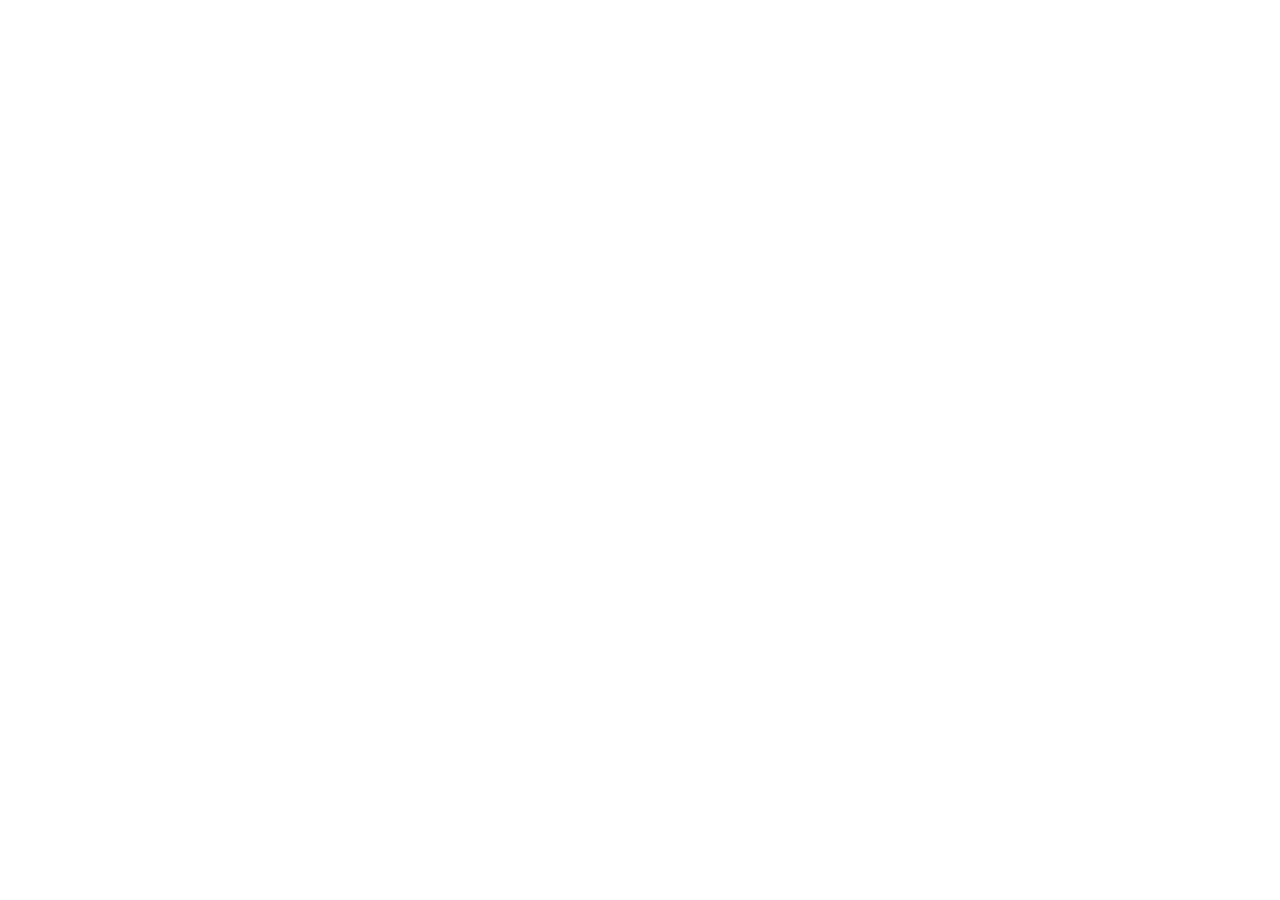
==== py_vcon_server/docs/swagger.html @ dbad60af "Attempt at standalod swagger docs for server" ====
<!DOCTYPE html>
    <html>
    <head>
    <link type="text/css" rel="stylesheet" href="https://cdn.jsdelivr.net/npm/swagger-ui-dist@4/swagger-ui.css">
    <link rel="shortcut icon" href="https://fastapi.tiangolo.com/img/favicon.png">
    <title>Python vCon Server - Swagger UI</title>
    </head>
    <body>
    <div id="swagger-ui">
    </div>
    <script src="https://cdn.jsdelivr.net/npm/swagger-ui-dist@4/swagger-ui-bundle.js"></script>
    <!-- `SwaggerUIBundle` is now available on the page -->
    <script>
    const ui = SwaggerUIBundle({
        url: '/openapi.json',
    "dom_id": "#swagger-ui",
"layout": "BaseLayout",
"deepLinking": true,
"showExtensions": true,
"showCommonExtensions": true,
oauth2RedirectUrl: window.location.origin + '/docs/oauth2-redirect',
    presets: [
        SwaggerUIBundle.presets.apis,
        SwaggerUIBundle.SwaggerUIStandalonePreset
        ],
    })
    </script>
    </body>
    </html>
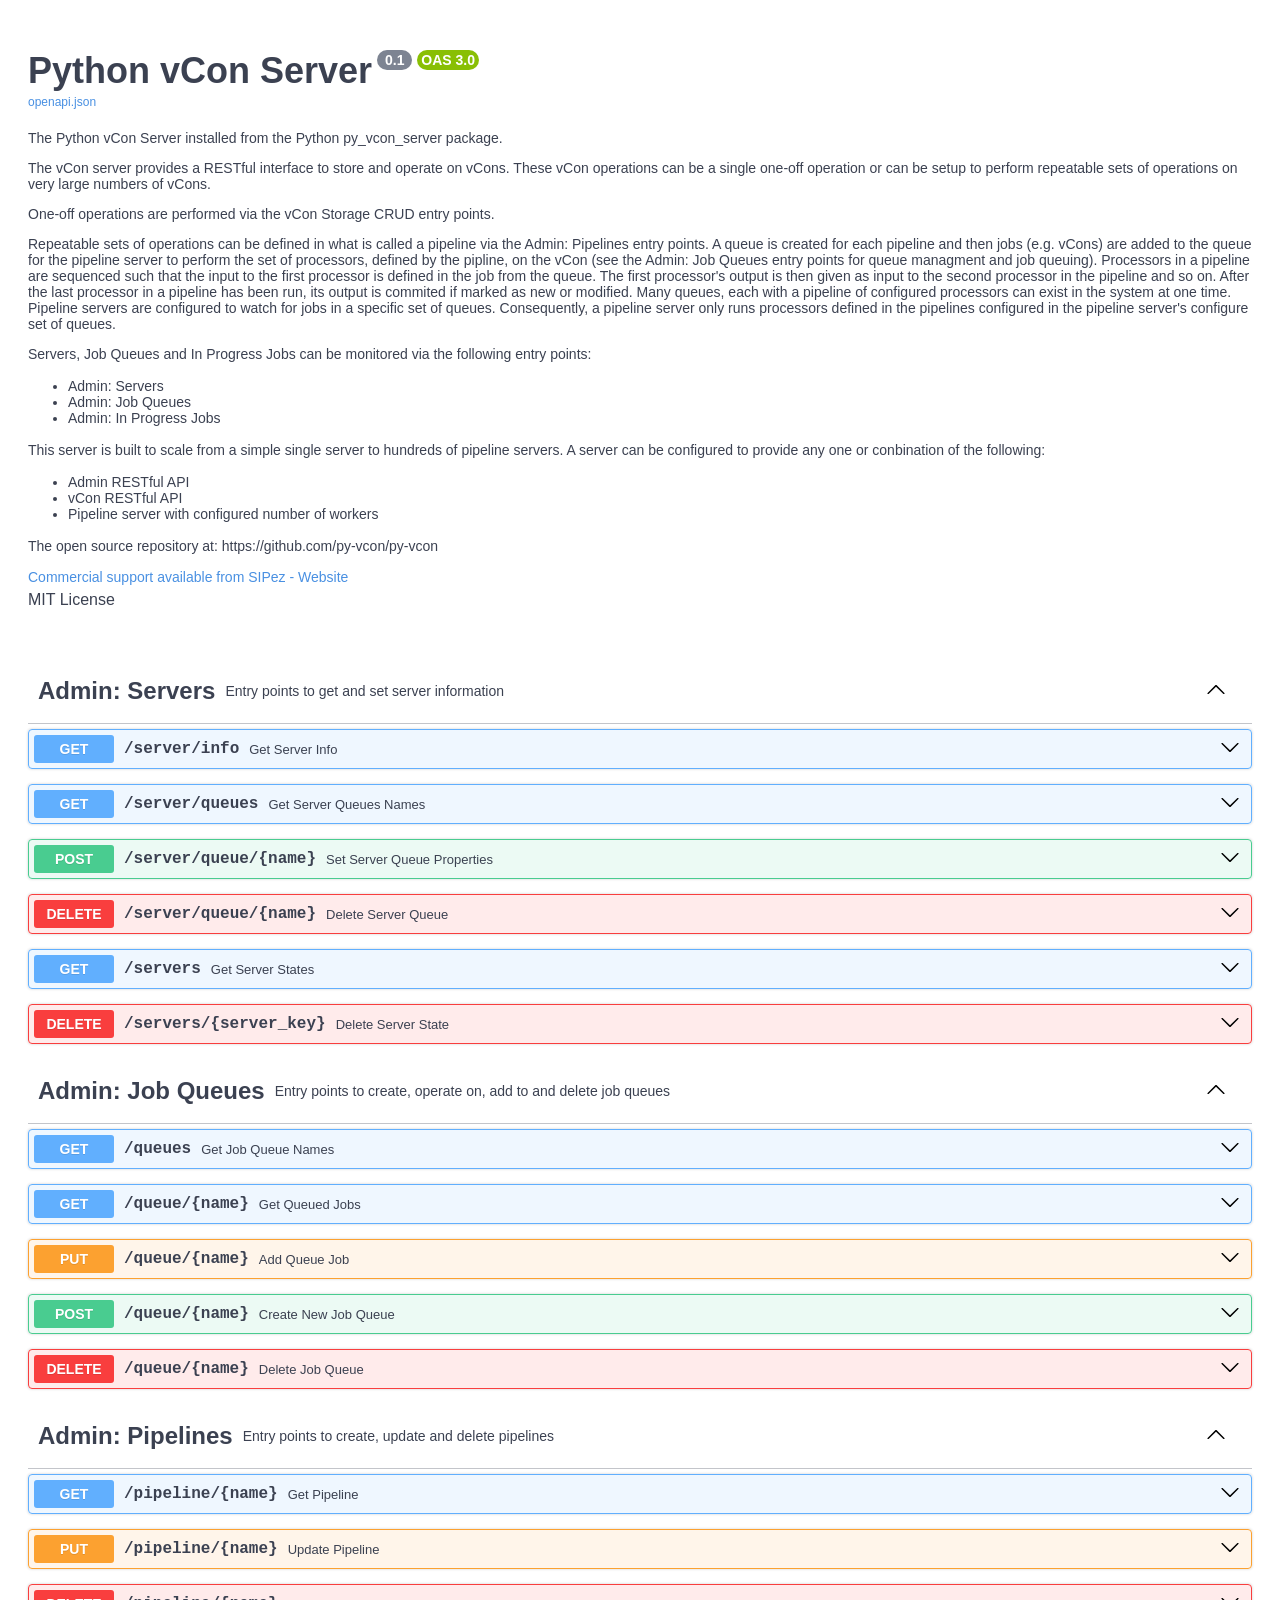
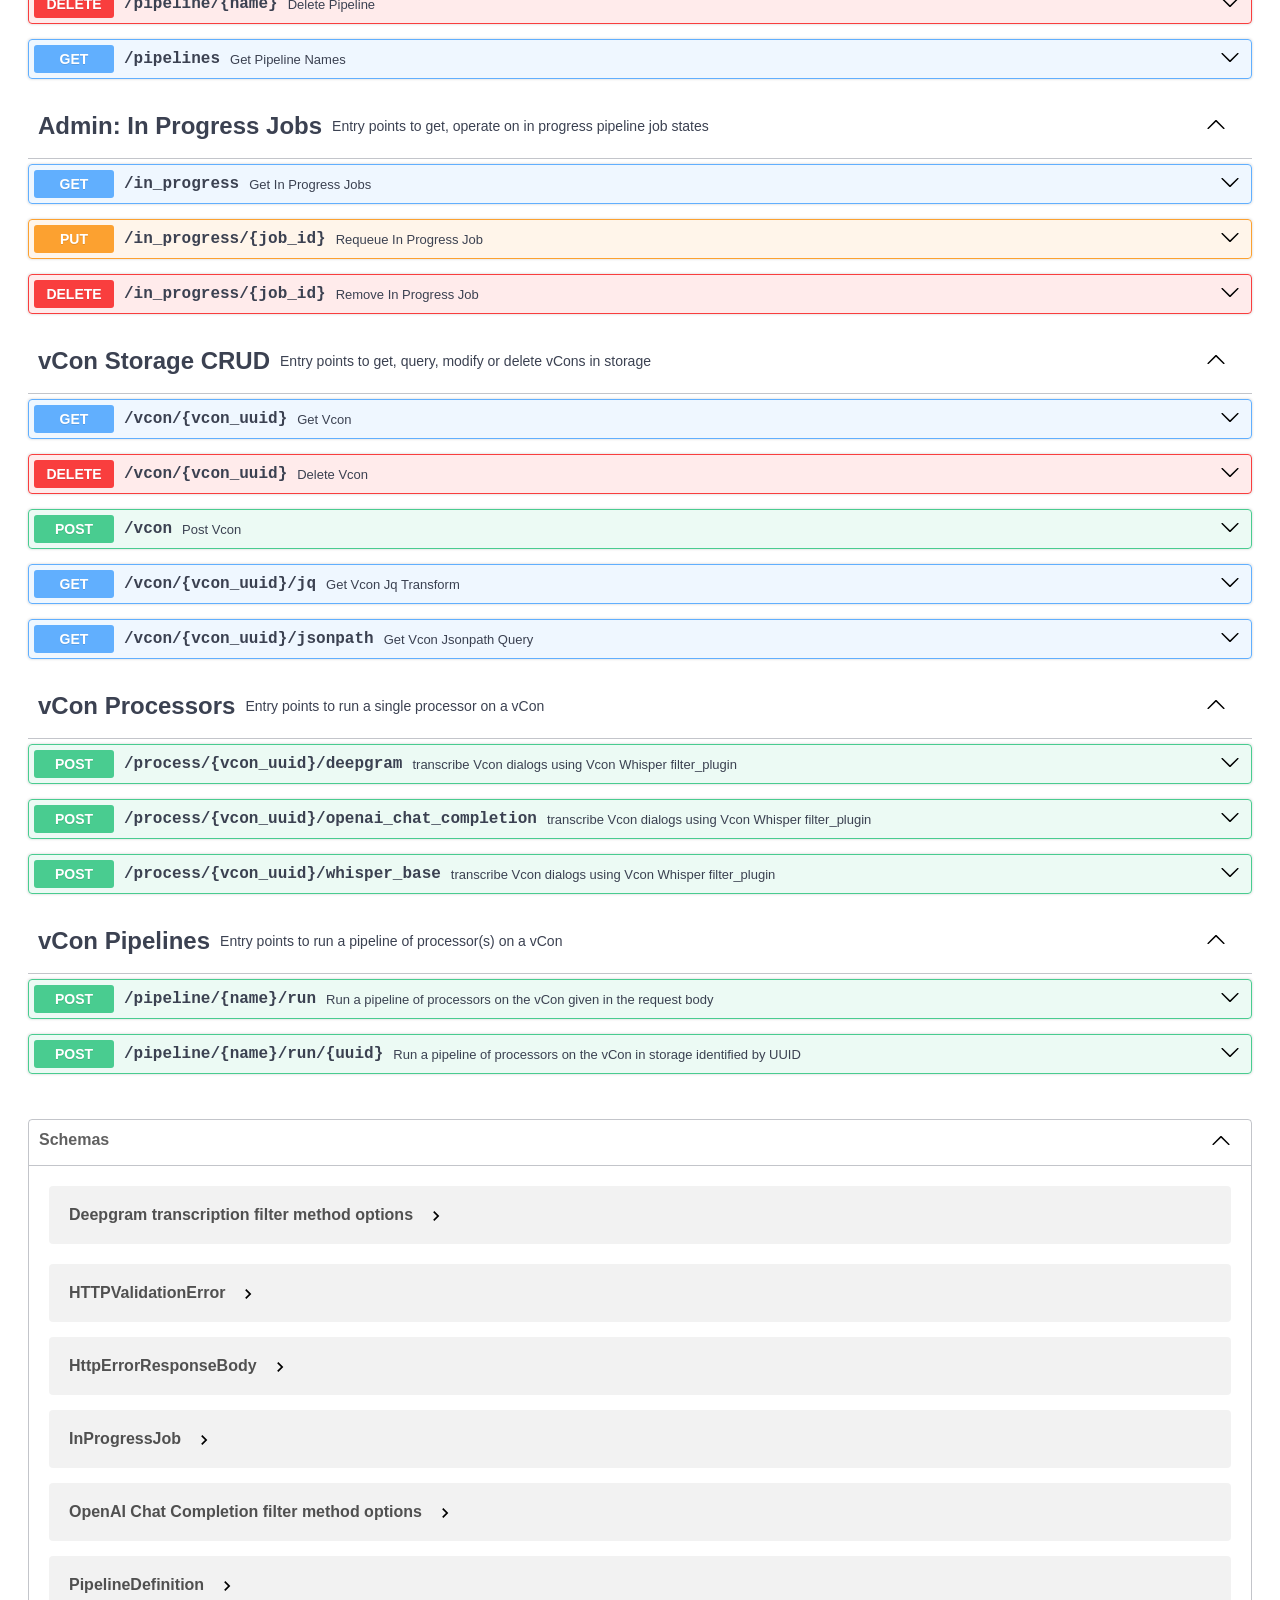
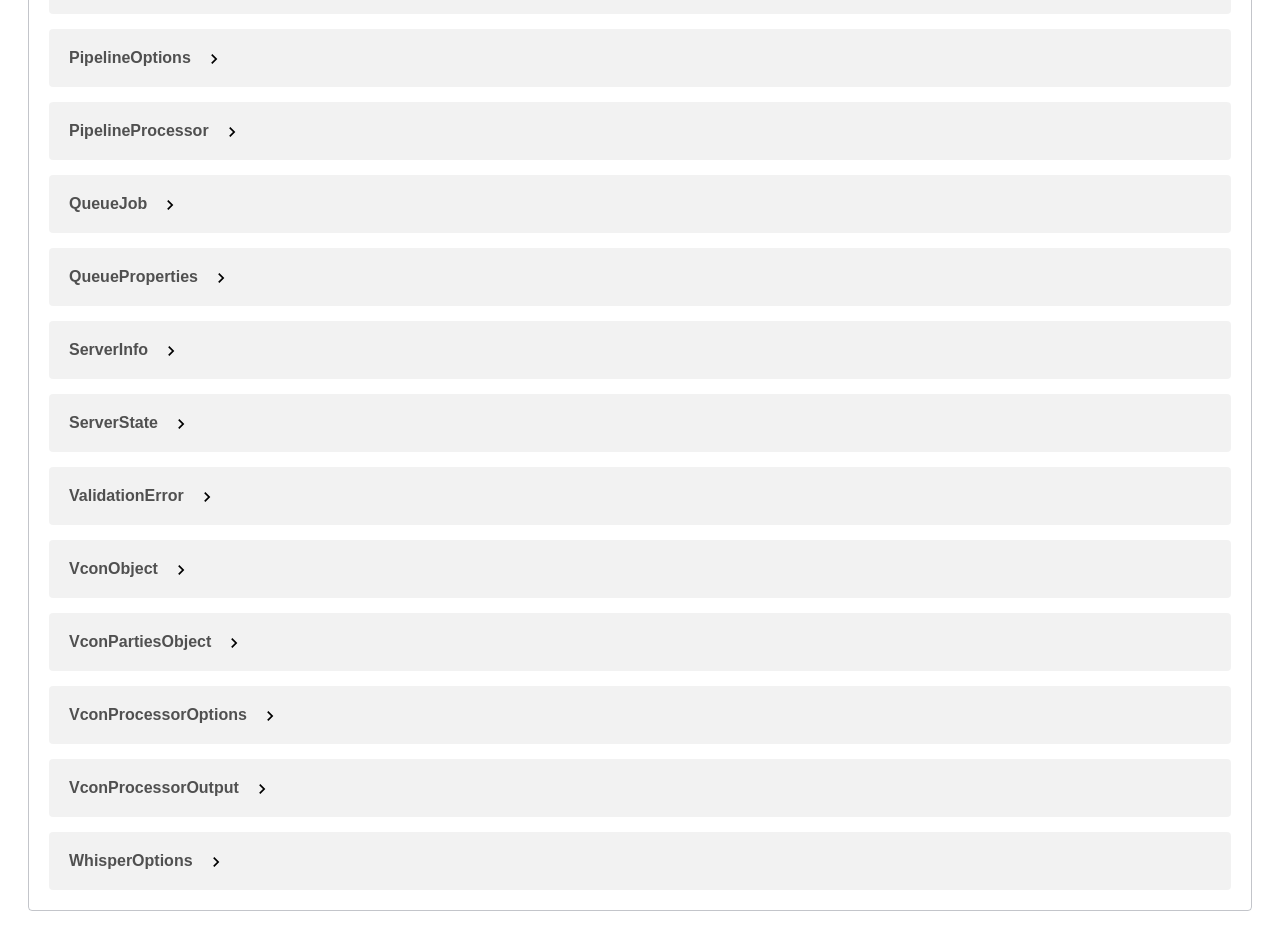
==== commit 538c798f: "Fixed links and hrefs to local dir to swagger docs" ====
--- a/py_vcon_server/docs/swagger.html
+++ b/py_vcon_server/docs/swagger.html
@@ -1,19 +1,52 @@
-
-    <!DOCTYPE html>
-    <html>
-    <head>
-    <link type="text/css" rel="stylesheet" href="https://cdn.jsdelivr.net/npm/swagger-ui-dist@4/swagger-ui.css">
+<!DOCTYPE html>
+<!-- saved from url=(0030)http://192.168.0.100:8000/docs -->
+<html><head><meta http-equiv="Content-Type" content="text/html; charset=UTF-8">
+    <link type="text/css" rel="stylesheet" href="swagger-ui.css">
     <link rel="shortcut icon" href="https://fastapi.tiangolo.com/img/favicon.png">
     <title>Python vCon Server - Swagger UI</title>
     </head>
     <body>
-    <div id="swagger-ui">
-    </div>
-    <script src="https://cdn.jsdelivr.net/npm/swagger-ui-dist@4/swagger-ui-bundle.js"></script>
+    <div id="swagger-ui"><div class="swagger-ui"><div><svg xmlns="http://www.w3.org/2000/svg" xmlns:xlink="http://www.w3.org/1999/xlink" class="svg-assets"><defs><symbol viewBox="0 0 20 20" id="unlocked"><path d="M15.8 8H14V5.6C14 2.703 12.665 1 10 1 7.334 1 6 2.703 6 5.6V6h2v-.801C8 3.754 8.797 3 10 3c1.203 0 2 .754 2 2.199V8H4c-.553 0-1 .646-1 1.199V17c0 .549.428 1.139.951 1.307l1.197.387C5.672 18.861 6.55 19 7.1 19h5.8c.549 0 1.428-.139 1.951-.307l1.196-.387c.524-.167.953-.757.953-1.306V9.199C17 8.646 16.352 8 15.8 8z"></path></symbol><symbol viewBox="0 0 20 20" id="locked"><path d="M15.8 8H14V5.6C14 2.703 12.665 1 10 1 7.334 1 6 2.703 6 5.6V8H4c-.553 0-1 .646-1 1.199V17c0 .549.428 1.139.951 1.307l1.197.387C5.672 18.861 6.55 19 7.1 19h5.8c.549 0 1.428-.139 1.951-.307l1.196-.387c.524-.167.953-.757.953-1.306V9.199C17 8.646 16.352 8 15.8 8zM12 8H8V5.199C8 3.754 8.797 3 10 3c1.203 0 2 .754 2 2.199V8z"></path></symbol><symbol viewBox="0 0 20 20" id="close"><path d="M14.348 14.849c-.469.469-1.229.469-1.697 0L10 11.819l-2.651 3.029c-.469.469-1.229.469-1.697 0-.469-.469-.469-1.229 0-1.697l2.758-3.15-2.759-3.152c-.469-.469-.469-1.228 0-1.697.469-.469 1.228-.469 1.697 0L10 8.183l2.651-3.031c.469-.469 1.228-.469 1.697 0 .469.469.469 1.229 0 1.697l-2.758 3.152 2.758 3.15c.469.469.469 1.229 0 1.698z"></path></symbol><symbol viewBox="0 0 20 20" id="large-arrow"><path d="M13.25 10L6.109 2.58c-.268-.27-.268-.707 0-.979.268-.27.701-.27.969 0l7.83 7.908c.268.271.268.709 0 .979l-7.83 7.908c-.268.271-.701.27-.969 0-.268-.269-.268-.707 0-.979L13.25 10z"></path></symbol><symbol viewBox="0 0 20 20" id="large-arrow-down"><path d="M17.418 6.109c.272-.268.709-.268.979 0s.271.701 0 .969l-7.908 7.83c-.27.268-.707.268-.979 0l-7.908-7.83c-.27-.268-.27-.701 0-.969.271-.268.709-.268.979 0L10 13.25l7.418-7.141z"></path></symbol><symbol viewBox="0 0 20 20" id="large-arrow-up"><path d="M 17.418 14.908 C 17.69 15.176 18.127 15.176 18.397 14.908 C 18.667 14.64 18.668 14.207 18.397 13.939 L 10.489 6.109 C 10.219 5.841 9.782 5.841 9.51 6.109 L 1.602 13.939 C 1.332 14.207 1.332 14.64 1.602 14.908 C 1.873 15.176 2.311 15.176 2.581 14.908 L 10 7.767 L 17.418 14.908 Z"></path></symbol><symbol viewBox="0 0 24 24" id="jump-to"><path d="M19 7v4H5.83l3.58-3.59L8 6l-6 6 6 6 1.41-1.41L5.83 13H21V7z"></path></symbol><symbol viewBox="0 0 24 24" id="expand"><path d="M10 18h4v-2h-4v2zM3 6v2h18V6H3zm3 7h12v-2H6v2z"></path></symbol><symbol viewBox="0 0 15 16" id="copy"><g transform="translate(2, -1)"><path fill="#ffffff" fill-rule="evenodd" d="M2 13h4v1H2v-1zm5-6H2v1h5V7zm2 3V8l-3 3 3 3v-2h5v-2H9zM4.5 9H2v1h2.5V9zM2 12h2.5v-1H2v1zm9 1h1v2c-.02.28-.11.52-.3.7-.19.18-.42.28-.7.3H1c-.55 0-1-.45-1-1V4c0-.55.45-1 1-1h3c0-1.11.89-2 2-2 1.11 0 2 .89 2 2h3c.55 0 1 .45 1 1v5h-1V6H1v9h10v-2zM2 5h8c0-.55-.45-1-1-1H8c-.55 0-1-.45-1-1s-.45-1-1-1-1 .45-1 1-.45 1-1 1H3c-.55 0-1 .45-1 1z"></path></g></symbol></defs></svg></div><div><div class="information-container wrapper"><section class="block col-12"><div><div class="info"><hgroup class="main"><h2 class="title">Python vCon Server<span><small><pre class="version"> 0.1 </pre></small><small class="version-stamp"><pre class="version">OAS3</pre></small></span></h2><a target="_blank" href="/openapi.json" rel="noopener noreferrer" class="link"><span class="url"> /openapi.json</span></a></hgroup><div class="description"><div class="renderedMarkdown"><p>The Python vCon Server installed from the Python py_vcon_server package.</p>
+<p>The vCon server provides a RESTful interface to store and operate on vCons.
+These vCon operations can be a single one-off operation or can be setup
+to perform repeatable sets of operations on very large numbers of vCons.</p>
+<p>One-off operations are performed via the vCon Storage CRUD entry points.</p>
+<p>Repeatable sets of operations can be defined in what is called a pipeline
+via the Admin: Pipelines entry points.
+A queue is created for each pipeline and then jobs (e.g. vCons) are
+added to the queue for the pipeline server to perform the set of processors,
+defined by the pipline, on the vCon
+(see the Admin: Job Queues entry points for queue managment and job queuing).
+Processors in a pipeline are sequenced such that the
+input to the first processor is defined in the job from the queue.
+The first processor's output is then given as input to the second processor
+in the pipeline and so on.  After the last processor in a pipeline has
+been run, its output is commited if marked as new or modified.  Many queues,
+each with a pipeline of configured processors can exist in the system
+at one time.  Pipeline servers are configured to watch for jobs in
+a specific set of queues.  Consequently, a pipeline server only
+runs processors defined in the pipelines configured in the
+pipeline server's configure set of queues.</p>
+<p>Servers, Job Queues and In Progress Jobs can be monitored via the following entry points:</p>
+<ul>
+<li>Admin: Servers</li>
+<li>Admin: Job Queues</li>
+<li>Admin: In Progress Jobs</li>
+</ul>
+<p>This server is built to scale from a simple single server to hundreds
+of pipeline servers.  A server can be configured to provide any one
+or conbination of the following:</p>
+<ul>
+<li>Admin RESTful API</li>
+<li>vCon RESTful API</li>
+<li>Pipeline server with configured number of workers</li>
+</ul>
+<p>The open source repository at: https://github.com/py-vcon/py-vcon</p></div></div><div class="info__contact"><div><a href="http://www.sipez.com/" target="_blank" rel="noopener noreferrer" class="link">Commercial support available from SIPez - Website</a></div></div><div class="info__license"><span>MIT License</span></div></div></div></section></div><div></div><div class="wrapper"><section class="block col-12 block-desktop col-12-desktop"><div><span><div class="opblock-tag-section is-open"><h3 class="opblock-tag" id="operations-tag-Admin\:_Servers" data-tag="Admin: Servers" data-is-open="true"><a class="nostyle" href="#/Admin:%20Servers"><span>Admin: Servers</span></a><small><div class="renderedMarkdown"><p>Entry points to get and set server information</p></div></small><button aria-expanded="true" class="expand-operation" title="Collapse operation"><svg class="arrow" width="20" height="20" aria-hidden="true" focusable="false"><use href="#large-arrow-up" xlink:href="#large-arrow-up"></use></svg></button></h3><div class="no-margin"> <div class="operation-tag-content"><span><div class="opblock opblock-get" id="operations-Admin\:_Servers-get_server_info_server_info_get"><div class="opblock-summary opblock-summary-get"><button aria-label="get ​/server​/info" aria-expanded="false" class="opblock-summary-control"><span class="opblock-summary-method">GET</span><span class="opblock-summary-path" data-path="/server/info"><a class="nostyle" href="#/Admin:%20Servers/get_server_info_server_info_get"><span>/server<wbr>/info</span></a></span><div class="opblock-summary-description">Get Server Info</div><svg class="arrow" width="20" height="20" aria-hidden="true" focusable="false"><use href="#large-arrow-down" xlink:href="#large-arrow-down"></use></svg></button><div class="view-line-link copy-to-clipboard" title="Copy to clipboard"><svg width="15" height="16"><use href="#copy" xlink:href="#copy"></use></svg></div></div><noscript></noscript></div></span><span><div class="opblock opblock-get" id="operations-Admin\:_Servers-get_server_queues_names_server_queues_get"><div class="opblock-summary opblock-summary-get"><button aria-label="get ​/server​/queues" aria-expanded="false" class="opblock-summary-control"><span class="opblock-summary-method">GET</span><span class="opblock-summary-path" data-path="/server/queues"><a class="nostyle" href="#/Admin:%20Servers/get_server_queues_names_server_queues_get"><span>/server<wbr>/queues</span></a></span><div class="opblock-summary-description">Get Server Queues Names</div><svg class="arrow" width="20" height="20" aria-hidden="true" focusable="false"><use href="#large-arrow-down" xlink:href="#large-arrow-down"></use></svg></button><div class="view-line-link copy-to-clipboard" title="Copy to clipboard"><svg width="15" height="16"><use href="#copy" xlink:href="#copy"></use></svg></div></div><noscript></noscript></div></span><span><div class="opblock opblock-post" id="operations-Admin\:_Servers-set_server_queue_properties_server_queue__name__post"><div class="opblock-summary opblock-summary-post"><button aria-label="post ​/server​/queue​/{name}" aria-expanded="false" class="opblock-summary-control"><span class="opblock-summary-method">POST</span><span class="opblock-summary-path" data-path="/server/queue/{name}"><a class="nostyle" href="#/Admin:%20Servers/set_server_queue_properties_server_queue__name__post"><span>/server<wbr>/queue<wbr>/{name}</span></a></span><div class="opblock-summary-description">Set Server Queue Properties</div><svg class="arrow" width="20" height="20" aria-hidden="true" focusable="false"><use href="#large-arrow-down" xlink:href="#large-arrow-down"></use></svg></button><div class="view-line-link copy-to-clipboard" title="Copy to clipboard"><svg width="15" height="16"><use href="#copy" xlink:href="#copy"></use></svg></div></div><noscript></noscript></div></span><span><div class="opblock opblock-delete" id="operations-Admin\:_Servers-delete_server_queue_server_queue__name__delete"><div class="opblock-summary opblock-summary-delete"><button aria-label="delete ​/server​/queue​/{name}" aria-expanded="false" class="opblock-summary-control"><span class="opblock-summary-method">DELETE</span><span class="opblock-summary-path" data-path="/server/queue/{name}"><a class="nostyle" href="#/Admin:%20Servers/delete_server_queue_server_queue__name__delete"><span>/server<wbr>/queue<wbr>/{name}</span></a></span><div class="opblock-summary-description">Delete Server Queue</div><svg class="arrow" width="20" height="20" aria-hidden="true" focusable="false"><use href="#large-arrow-down" xlink:href="#large-arrow-down"></use></svg></button><div class="view-line-link copy-to-clipboard" title="Copy to clipboard"><svg width="15" height="16"><use href="#copy" xlink:href="#copy"></use></svg></div></div><noscript></noscript></div></span><span><div class="opblock opblock-get" id="operations-Admin\:_Servers-get_server_states_servers_get"><div class="opblock-summary opblock-summary-get"><button aria-label="get ​/servers" aria-expanded="false" class="opblock-summary-control"><span class="opblock-summary-method">GET</span><span class="opblock-summary-path" data-path="/servers"><a class="nostyle" href="#/Admin:%20Servers/get_server_states_servers_get"><span>/servers</span></a></span><div class="opblock-summary-description">Get Server States</div><svg class="arrow" width="20" height="20" aria-hidden="true" focusable="false"><use href="#large-arrow-down" xlink:href="#large-arrow-down"></use></svg></button><div class="view-line-link copy-to-clipboard" title="Copy to clipboard"><svg width="15" height="16"><use href="#copy" xlink:href="#copy"></use></svg></div></div><noscript></noscript></div></span><span><div class="opblock opblock-delete" id="operations-Admin\:_Servers-delete_server_state_servers__server_key__delete"><div class="opblock-summary opblock-summary-delete"><button aria-label="delete ​/servers​/{server_key}" aria-expanded="false" class="opblock-summary-control"><span class="opblock-summary-method">DELETE</span><span class="opblock-summary-path" data-path="/servers/{server_key}"><a class="nostyle" href="#/Admin:%20Servers/delete_server_state_servers__server_key__delete"><span>/servers<wbr>/{server_key}</span></a></span><div class="opblock-summary-description">Delete Server State</div><svg class="arrow" width="20" height="20" aria-hidden="true" focusable="false"><use href="#large-arrow-down" xlink:href="#large-arrow-down"></use></svg></button><div class="view-line-link copy-to-clipboard" title="Copy to clipboard"><svg width="15" height="16"><use href="#copy" xlink:href="#copy"></use></svg></div></div><noscript></noscript></div></span></div> </div></div></span><span><div class="opblock-tag-section is-open"><h3 class="opblock-tag" id="operations-tag-Admin\:_Job_Queues" data-tag="Admin: Job Queues" data-is-open="true"><a class="nostyle" href="#/Admin:%20Job%20Queues"><span>Admin: Job Queues</span></a><small><div class="renderedMarkdown"><p>Entry points to create, operate on, add to and delete job queues</p></div></small><button aria-expanded="true" class="expand-operation" title="Collapse operation"><svg class="arrow" width="20" height="20" aria-hidden="true" focusable="false"><use href="#large-arrow-up" xlink:href="#large-arrow-up"></use></svg></button></h3><div class="no-margin"> <div class="operation-tag-content"><span><div class="opblock opblock-get" id="operations-Admin\:_Job_Queues-get_job_queue_names_queues_get"><div class="opblock-summary opblock-summary-get"><button aria-label="get ​/queues" aria-expanded="false" class="opblock-summary-control"><span class="opblock-summary-method">GET</span><span class="opblock-summary-path" data-path="/queues"><a class="nostyle" href="#/Admin:%20Job%20Queues/get_job_queue_names_queues_get"><span>/queues</span></a></span><div class="opblock-summary-description">Get Job Queue Names</div><svg class="arrow" width="20" height="20" aria-hidden="true" focusable="false"><use href="#large-arrow-down" xlink:href="#large-arrow-down"></use></svg></button><div class="view-line-link copy-to-clipboard" title="Copy to clipboard"><svg width="15" height="16"><use href="#copy" xlink:href="#copy"></use></svg></div></div><noscript></noscript></div></span><span><div class="opblock opblock-get" id="operations-Admin\:_Job_Queues-get_queued_jobs_queue__name__get"><div class="opblock-summary opblock-summary-get"><button aria-label="get ​/queue​/{name}" aria-expanded="false" class="opblock-summary-control"><span class="opblock-summary-method">GET</span><span class="opblock-summary-path" data-path="/queue/{name}"><a class="nostyle" href="#/Admin:%20Job%20Queues/get_queued_jobs_queue__name__get"><span>/queue<wbr>/{name}</span></a></span><div class="opblock-summary-description">Get Queued Jobs</div><svg class="arrow" width="20" height="20" aria-hidden="true" focusable="false"><use href="#large-arrow-down" xlink:href="#large-arrow-down"></use></svg></button><div class="view-line-link copy-to-clipboard" title="Copy to clipboard"><svg width="15" height="16"><use href="#copy" xlink:href="#copy"></use></svg></div></div><noscript></noscript></div></span><span><div class="opblock opblock-put" id="operations-Admin\:_Job_Queues-add_queue_job_queue__name__put"><div class="opblock-summary opblock-summary-put"><button aria-label="put ​/queue​/{name}" aria-expanded="false" class="opblock-summary-control"><span class="opblock-summary-method">PUT</span><span class="opblock-summary-path" data-path="/queue/{name}"><a class="nostyle" href="#/Admin:%20Job%20Queues/add_queue_job_queue__name__put"><span>/queue<wbr>/{name}</span></a></span><div class="opblock-summary-description">Add Queue Job</div><svg class="arrow" width="20" height="20" aria-hidden="true" focusable="false"><use href="#large-arrow-down" xlink:href="#large-arrow-down"></use></svg></button><div class="view-line-link copy-to-clipboard" title="Copy to clipboard"><svg width="15" height="16"><use href="#copy" xlink:href="#copy"></use></svg></div></div><noscript></noscript></div></span><span><div class="opblock opblock-post" id="operations-Admin\:_Job_Queues-create_new_job_queue_queue__name__post"><div class="opblock-summary opblock-summary-post"><button aria-label="post ​/queue​/{name}" aria-expanded="false" class="opblock-summary-control"><span class="opblock-summary-method">POST</span><span class="opblock-summary-path" data-path="/queue/{name}"><a class="nostyle" href="#/Admin:%20Job%20Queues/create_new_job_queue_queue__name__post"><span>/queue<wbr>/{name}</span></a></span><div class="opblock-summary-description">Create New Job Queue</div><svg class="arrow" width="20" height="20" aria-hidden="true" focusable="false"><use href="#large-arrow-down" xlink:href="#large-arrow-down"></use></svg></button><div class="view-line-link copy-to-clipboard" title="Copy to clipboard"><svg width="15" height="16"><use href="#copy" xlink:href="#copy"></use></svg></div></div><noscript></noscript></div></span><span><div class="opblock opblock-delete" id="operations-Admin\:_Job_Queues-delete_job_queue_queue__name__delete"><div class="opblock-summary opblock-summary-delete"><button aria-label="delete ​/queue​/{name}" aria-expanded="false" class="opblock-summary-control"><span class="opblock-summary-method">DELETE</span><span class="opblock-summary-path" data-path="/queue/{name}"><a class="nostyle" href="#/Admin:%20Job%20Queues/delete_job_queue_queue__name__delete"><span>/queue<wbr>/{name}</span></a></span><div class="opblock-summary-description">Delete Job Queue</div><svg class="arrow" width="20" height="20" aria-hidden="true" focusable="false"><use href="#large-arrow-down" xlink:href="#large-arrow-down"></use></svg></button><div class="view-line-link copy-to-clipboard" title="Copy to clipboard"><svg width="15" height="16"><use href="#copy" xlink:href="#copy"></use></svg></div></div><noscript></noscript></div></span></div> </div></div></span><span><div class="opblock-tag-section is-open"><h3 class="opblock-tag" id="operations-tag-Admin\:_Pipelines" data-tag="Admin: Pipelines" data-is-open="true"><a class="nostyle" href="#/Admin:%20Pipelines"><span>Admin: Pipelines</span></a><small><div class="renderedMarkdown"><p>Entry points to create, update and delete pipelines</p></div></small><button aria-expanded="true" class="expand-operation" title="Collapse operation"><svg class="arrow" width="20" height="20" aria-hidden="true" focusable="false"><use href="#large-arrow-up" xlink:href="#large-arrow-up"></use></svg></button></h3><div class="no-margin"> <div class="operation-tag-content"><span><div class="opblock opblock-get" id="operations-Admin\:_Pipelines-get_pipeline_pipeline__name__get"><div class="opblock-summary opblock-summary-get"><button aria-label="get ​/pipeline​/{name}" aria-expanded="false" class="opblock-summary-control"><span class="opblock-summary-method">GET</span><span class="opblock-summary-path" data-path="/pipeline/{name}"><a class="nostyle" href="#/Admin:%20Pipelines/get_pipeline_pipeline__name__get"><span>/pipeline<wbr>/{name}</span></a></span><div class="opblock-summary-description">Get Pipeline</div><svg class="arrow" width="20" height="20" aria-hidden="true" focusable="false"><use href="#large-arrow-down" xlink:href="#large-arrow-down"></use></svg></button><div class="view-line-link copy-to-clipboard" title="Copy to clipboard"><svg width="15" height="16"><use href="#copy" xlink:href="#copy"></use></svg></div></div><noscript></noscript></div></span><span><div class="opblock opblock-put" id="operations-Admin\:_Pipelines-update_pipeline_pipeline__name__put"><div class="opblock-summary opblock-summary-put"><button aria-label="put ​/pipeline​/{name}" aria-expanded="false" class="opblock-summary-control"><span class="opblock-summary-method">PUT</span><span class="opblock-summary-path" data-path="/pipeline/{name}"><a class="nostyle" href="#/Admin:%20Pipelines/update_pipeline_pipeline__name__put"><span>/pipeline<wbr>/{name}</span></a></span><div class="opblock-summary-description">Update Pipeline</div><svg class="arrow" width="20" height="20" aria-hidden="true" focusable="false"><use href="#large-arrow-down" xlink:href="#large-arrow-down"></use></svg></button><div class="view-line-link copy-to-clipboard" title="Copy to clipboard"><svg width="15" height="16"><use href="#copy" xlink:href="#copy"></use></svg></div></div><noscript></noscript></div></span><span><div class="opblock opblock-delete" id="operations-Admin\:_Pipelines-delete_pipeline_pipeline__name__delete"><div class="opblock-summary opblock-summary-delete"><button aria-label="delete ​/pipeline​/{name}" aria-expanded="false" class="opblock-summary-control"><span class="opblock-summary-method">DELETE</span><span class="opblock-summary-path" data-path="/pipeline/{name}"><a class="nostyle" href="#/Admin:%20Pipelines/delete_pipeline_pipeline__name__delete"><span>/pipeline<wbr>/{name}</span></a></span><div class="opblock-summary-description">Delete Pipeline</div><svg class="arrow" width="20" height="20" aria-hidden="true" focusable="false"><use href="#large-arrow-down" xlink:href="#large-arrow-down"></use></svg></button><div class="view-line-link copy-to-clipboard" title="Copy to clipboard"><svg width="15" height="16"><use href="#copy" xlink:href="#copy"></use></svg></div></div><noscript></noscript></div></span><span><div class="opblock opblock-get" id="operations-Admin\:_Pipelines-get_pipeline_names_pipelines_get"><div class="opblock-summary opblock-summary-get"><button aria-label="get ​/pipelines" aria-expanded="false" class="opblock-summary-control"><span class="opblock-summary-method">GET</span><span class="opblock-summary-path" data-path="/pipelines"><a class="nostyle" href="#/Admin:%20Pipelines/get_pipeline_names_pipelines_get"><span>/pipelines</span></a></span><div class="opblock-summary-description">Get Pipeline Names</div><svg class="arrow" width="20" height="20" aria-hidden="true" focusable="false"><use href="#large-arrow-down" xlink:href="#large-arrow-down"></use></svg></button><div class="view-line-link copy-to-clipboard" title="Copy to clipboard"><svg width="15" height="16"><use href="#copy" xlink:href="#copy"></use></svg></div></div><noscript></noscript></div></span></div> </div></div></span><span><div class="opblock-tag-section is-open"><h3 class="opblock-tag" id="operations-tag-Admin\:_In_Progress_Jobs" data-tag="Admin: In Progress Jobs" data-is-open="true"><a class="nostyle" href="#/Admin:%20In%20Progress%20Jobs"><span>Admin: In Progress Jobs</span></a><small><div class="renderedMarkdown"><p>Entry points to get, operate on in progress pipeline job states</p></div></small><button aria-expanded="true" class="expand-operation" title="Collapse operation"><svg class="arrow" width="20" height="20" aria-hidden="true" focusable="false"><use href="#large-arrow-up" xlink:href="#large-arrow-up"></use></svg></button></h3><div class="no-margin"> <div class="operation-tag-content"><span><div class="opblock opblock-get" id="operations-Admin\:_In_Progress_Jobs-get_in_progress_jobs_in_progress_get"><div class="opblock-summary opblock-summary-get"><button aria-label="get ​/in_progress" aria-expanded="false" class="opblock-summary-control"><span class="opblock-summary-method">GET</span><span class="opblock-summary-path" data-path="/in_progress"><a class="nostyle" href="#/Admin:%20In%20Progress%20Jobs/get_in_progress_jobs_in_progress_get"><span>/in_progress</span></a></span><div class="opblock-summary-description">Get In Progress Jobs</div><svg class="arrow" width="20" height="20" aria-hidden="true" focusable="false"><use href="#large-arrow-down" xlink:href="#large-arrow-down"></use></svg></button><div class="view-line-link copy-to-clipboard" title="Copy to clipboard"><svg width="15" height="16"><use href="#copy" xlink:href="#copy"></use></svg></div></div><noscript></noscript></div></span><span><div class="opblock opblock-put" id="operations-Admin\:_In_Progress_Jobs-requeue_in_progress_job_in_progress__job_id__put"><div class="opblock-summary opblock-summary-put"><button aria-label="put ​/in_progress​/{job_id}" aria-expanded="false" class="opblock-summary-control"><span class="opblock-summary-method">PUT</span><span class="opblock-summary-path" data-path="/in_progress/{job_id}"><a class="nostyle" href="#/Admin:%20In%20Progress%20Jobs/requeue_in_progress_job_in_progress__job_id__put"><span>/in_progress<wbr>/{job_id}</span></a></span><div class="opblock-summary-description">Requeue In Progress Job</div><svg class="arrow" width="20" height="20" aria-hidden="true" focusable="false"><use href="#large-arrow-down" xlink:href="#large-arrow-down"></use></svg></button><div class="view-line-link copy-to-clipboard" title="Copy to clipboard"><svg width="15" height="16"><use href="#copy" xlink:href="#copy"></use></svg></div></div><noscript></noscript></div></span><span><div class="opblock opblock-delete" id="operations-Admin\:_In_Progress_Jobs-remove_in_progress_job_in_progress__job_id__delete"><div class="opblock-summary opblock-summary-delete"><button aria-label="delete ​/in_progress​/{job_id}" aria-expanded="false" class="opblock-summary-control"><span class="opblock-summary-method">DELETE</span><span class="opblock-summary-path" data-path="/in_progress/{job_id}"><a class="nostyle" href="#/Admin:%20In%20Progress%20Jobs/remove_in_progress_job_in_progress__job_id__delete"><span>/in_progress<wbr>/{job_id}</span></a></span><div class="opblock-summary-description">Remove In Progress Job</div><svg class="arrow" width="20" height="20" aria-hidden="true" focusable="false"><use href="#large-arrow-down" xlink:href="#large-arrow-down"></use></svg></button><div class="view-line-link copy-to-clipboard" title="Copy to clipboard"><svg width="15" height="16"><use href="#copy" xlink:href="#copy"></use></svg></div></div><noscript></noscript></div></span></div> </div></div></span><span><div class="opblock-tag-section is-open"><h3 class="opblock-tag" id="operations-tag-vCon_Storage_CRUD" data-tag="vCon Storage CRUD" data-is-open="true"><a class="nostyle" href="#/vCon%20Storage%20CRUD"><span>vCon Storage CRUD</span></a><small><div class="renderedMarkdown"><p>Entry points to get, query, modify or delete vCons in storage</p></div></small><button aria-expanded="true" class="expand-operation" title="Collapse operation"><svg class="arrow" width="20" height="20" aria-hidden="true" focusable="false"><use href="#large-arrow-up" xlink:href="#large-arrow-up"></use></svg></button></h3><div class="no-margin"> <div class="operation-tag-content"><span><div class="opblock opblock-get" id="operations-vCon_Storage_CRUD-get_vcon_vcon__vcon_uuid__get"><div class="opblock-summary opblock-summary-get"><button aria-label="get ​/vcon​/{vcon_uuid}" aria-expanded="false" class="opblock-summary-control"><span class="opblock-summary-method">GET</span><span class="opblock-summary-path" data-path="/vcon/{vcon_uuid}"><a class="nostyle" href="#/vCon%20Storage%20CRUD/get_vcon_vcon__vcon_uuid__get"><span>/vcon<wbr>/{vcon_uuid}</span></a></span><div class="opblock-summary-description">Get Vcon</div><svg class="arrow" width="20" height="20" aria-hidden="true" focusable="false"><use href="#large-arrow-down" xlink:href="#large-arrow-down"></use></svg></button><div class="view-line-link copy-to-clipboard" title="Copy to clipboard"><svg width="15" height="16"><use href="#copy" xlink:href="#copy"></use></svg></div></div><noscript></noscript></div></span><span><div class="opblock opblock-delete" id="operations-vCon_Storage_CRUD-delete_vcon_vcon__vcon_uuid__delete"><div class="opblock-summary opblock-summary-delete"><button aria-label="delete ​/vcon​/{vcon_uuid}" aria-expanded="false" class="opblock-summary-control"><span class="opblock-summary-method">DELETE</span><span class="opblock-summary-path" data-path="/vcon/{vcon_uuid}"><a class="nostyle" href="#/vCon%20Storage%20CRUD/delete_vcon_vcon__vcon_uuid__delete"><span>/vcon<wbr>/{vcon_uuid}</span></a></span><div class="opblock-summary-description">Delete Vcon</div><svg class="arrow" width="20" height="20" aria-hidden="true" focusable="false"><use href="#large-arrow-down" xlink:href="#large-arrow-down"></use></svg></button><div class="view-line-link copy-to-clipboard" title="Copy to clipboard"><svg width="15" height="16"><use href="#copy" xlink:href="#copy"></use></svg></div></div><noscript></noscript></div></span><span><div class="opblock opblock-post" id="operations-vCon_Storage_CRUD-post_vcon_vcon_post"><div class="opblock-summary opblock-summary-post"><button aria-label="post ​/vcon" aria-expanded="false" class="opblock-summary-control"><span class="opblock-summary-method">POST</span><span class="opblock-summary-path" data-path="/vcon"><a class="nostyle" href="#/vCon%20Storage%20CRUD/post_vcon_vcon_post"><span>/vcon</span></a></span><div class="opblock-summary-description">Post Vcon</div><svg class="arrow" width="20" height="20" aria-hidden="true" focusable="false"><use href="#large-arrow-down" xlink:href="#large-arrow-down"></use></svg></button><div class="view-line-link copy-to-clipboard" title="Copy to clipboard"><svg width="15" height="16"><use href="#copy" xlink:href="#copy"></use></svg></div></div><noscript></noscript></div></span><span><div class="opblock opblock-get" id="operations-vCon_Storage_CRUD-get_vcon_jq_transform_vcon__vcon_uuid__jq_get"><div class="opblock-summary opblock-summary-get"><button aria-label="get ​/vcon​/{vcon_uuid}​/jq" aria-expanded="false" class="opblock-summary-control"><span class="opblock-summary-method">GET</span><span class="opblock-summary-path" data-path="/vcon/{vcon_uuid}/jq"><a class="nostyle" href="#/vCon%20Storage%20CRUD/get_vcon_jq_transform_vcon__vcon_uuid__jq_get"><span>/vcon<wbr>/{vcon_uuid}<wbr>/jq</span></a></span><div class="opblock-summary-description">Get Vcon Jq Transform</div><svg class="arrow" width="20" height="20" aria-hidden="true" focusable="false"><use href="#large-arrow-down" xlink:href="#large-arrow-down"></use></svg></button><div class="view-line-link copy-to-clipboard" title="Copy to clipboard"><svg width="15" height="16"><use href="#copy" xlink:href="#copy"></use></svg></div></div><noscript></noscript></div></span><span><div class="opblock opblock-get" id="operations-vCon_Storage_CRUD-get_vcon_jsonpath_query_vcon__vcon_uuid__jsonpath_get"><div class="opblock-summary opblock-summary-get"><button aria-label="get ​/vcon​/{vcon_uuid}​/jsonpath" aria-expanded="false" class="opblock-summary-control"><span class="opblock-summary-method">GET</span><span class="opblock-summary-path" data-path="/vcon/{vcon_uuid}/jsonpath"><a class="nostyle" href="#/vCon%20Storage%20CRUD/get_vcon_jsonpath_query_vcon__vcon_uuid__jsonpath_get"><span>/vcon<wbr>/{vcon_uuid}<wbr>/jsonpath</span></a></span><div class="opblock-summary-description">Get Vcon Jsonpath Query</div><svg class="arrow" width="20" height="20" aria-hidden="true" focusable="false"><use href="#large-arrow-down" xlink:href="#large-arrow-down"></use></svg></button><div class="view-line-link copy-to-clipboard" title="Copy to clipboard"><svg width="15" height="16"><use href="#copy" xlink:href="#copy"></use></svg></div></div><noscript></noscript></div></span></div> </div></div></span><span><div class="opblock-tag-section is-open"><h3 class="opblock-tag" id="operations-tag-vCon_Processors" data-tag="vCon Processors" data-is-open="true"><a class="nostyle" href="#/vCon%20Processors"><span>vCon Processors</span></a><small><div class="renderedMarkdown"><p>Entry points to run a single processor on a vCon</p></div></small><button aria-expanded="true" class="expand-operation" title="Collapse operation"><svg class="arrow" width="20" height="20" aria-hidden="true" focusable="false"><use href="#large-arrow-up" xlink:href="#large-arrow-up"></use></svg></button></h3><div class="no-margin"> <div class="operation-tag-content"><span><div class="opblock opblock-post" id="operations-vCon_Processors-run_vcon_processor_process__vcon_uuid__deepgram_post"><div class="opblock-summary opblock-summary-post"><button aria-label="post ​/process​/{vcon_uuid}​/deepgram" aria-expanded="false" class="opblock-summary-control"><span class="opblock-summary-method">POST</span><span class="opblock-summary-path" data-path="/process/{vcon_uuid}/deepgram"><a class="nostyle" href="#/vCon%20Processors/run_vcon_processor_process__vcon_uuid__deepgram_post"><span>/process<wbr>/{vcon_uuid}<wbr>/deepgram</span></a></span><div class="opblock-summary-description">transcribe Vcon dialogs using Vcon Whisper filter_plugin</div><svg class="arrow" width="20" height="20" aria-hidden="true" focusable="false"><use href="#large-arrow-down" xlink:href="#large-arrow-down"></use></svg></button><div class="view-line-link copy-to-clipboard" title="Copy to clipboard"><svg width="15" height="16"><use href="#copy" xlink:href="#copy"></use></svg></div></div><noscript></noscript></div></span><span><div class="opblock opblock-post" id="operations-vCon_Processors-run_vcon_processor_process__vcon_uuid__openai_chat_completion_post"><div class="opblock-summary opblock-summary-post"><button aria-label="post ​/process​/{vcon_uuid}​/openai_chat_completion" aria-expanded="false" class="opblock-summary-control"><span class="opblock-summary-method">POST</span><span class="opblock-summary-path" data-path="/process/{vcon_uuid}/openai_chat_completion"><a class="nostyle" href="#/vCon%20Processors/run_vcon_processor_process__vcon_uuid__openai_chat_completion_post"><span>/process<wbr>/{vcon_uuid}<wbr>/openai_chat_completion</span></a></span><div class="opblock-summary-description">transcribe Vcon dialogs using Vcon Whisper filter_plugin</div><svg class="arrow" width="20" height="20" aria-hidden="true" focusable="false"><use href="#large-arrow-down" xlink:href="#large-arrow-down"></use></svg></button><div class="view-line-link copy-to-clipboard" title="Copy to clipboard"><svg width="15" height="16"><use href="#copy" xlink:href="#copy"></use></svg></div></div><noscript></noscript></div></span><span><div class="opblock opblock-post" id="operations-vCon_Processors-run_vcon_processor_process__vcon_uuid__whisper_base_post"><div class="opblock-summary opblock-summary-post"><button aria-label="post ​/process​/{vcon_uuid}​/whisper_base" aria-expanded="false" class="opblock-summary-control"><span class="opblock-summary-method">POST</span><span class="opblock-summary-path" data-path="/process/{vcon_uuid}/whisper_base"><a class="nostyle" href="#/vCon%20Processors/run_vcon_processor_process__vcon_uuid__whisper_base_post"><span>/process<wbr>/{vcon_uuid}<wbr>/whisper_base</span></a></span><div class="opblock-summary-description">transcribe Vcon dialogs using Vcon Whisper filter_plugin</div><svg class="arrow" width="20" height="20" aria-hidden="true" focusable="false"><use href="#large-arrow-down" xlink:href="#large-arrow-down"></use></svg></button><div class="view-line-link copy-to-clipboard" title="Copy to clipboard"><svg width="15" height="16"><use href="#copy" xlink:href="#copy"></use></svg></div></div><noscript></noscript></div></span></div> </div></div></span><span><div class="opblock-tag-section is-open"><h3 class="opblock-tag" id="operations-tag-vCon_Pipelines" data-tag="vCon Pipelines" data-is-open="true"><a class="nostyle" href="#/vCon%20Pipelines"><span>vCon Pipelines</span></a><small><div class="renderedMarkdown"><p>Entry points to run a pipeline of processor(s) on a vCon</p></div></small><button aria-expanded="true" class="expand-operation" title="Collapse operation"><svg class="arrow" width="20" height="20" aria-hidden="true" focusable="false"><use href="#large-arrow-up" xlink:href="#large-arrow-up"></use></svg></button></h3><div class="no-margin"> <div class="operation-tag-content"><span><div class="opblock opblock-post" id="operations-vCon_Pipelines-run_pipeline_pipeline__name__run_post"><div class="opblock-summary opblock-summary-post"><button aria-label="post ​/pipeline​/{name}​/run" aria-expanded="false" class="opblock-summary-control"><span class="opblock-summary-method">POST</span><span class="opblock-summary-path" data-path="/pipeline/{name}/run"><a class="nostyle" href="#/vCon%20Pipelines/run_pipeline_pipeline__name__run_post"><span>/pipeline<wbr>/{name}<wbr>/run</span></a></span><div class="opblock-summary-description">Run a pipeline of processors on the vCon given in the request body</div><svg class="arrow" width="20" height="20" aria-hidden="true" focusable="false"><use href="#large-arrow-down" xlink:href="#large-arrow-down"></use></svg></button><div class="view-line-link copy-to-clipboard" title="Copy to clipboard"><svg width="15" height="16"><use href="#copy" xlink:href="#copy"></use></svg></div></div><noscript></noscript></div></span><span><div class="opblock opblock-post" id="operations-vCon_Pipelines-run_pipeline_uuid_pipeline__name__run__uuid__post"><div class="opblock-summary opblock-summary-post"><button aria-label="post ​/pipeline​/{name}​/run​/{uuid}" aria-expanded="false" class="opblock-summary-control"><span class="opblock-summary-method">POST</span><span class="opblock-summary-path" data-path="/pipeline/{name}/run/{uuid}"><a class="nostyle" href="#/vCon%20Pipelines/run_pipeline_uuid_pipeline__name__run__uuid__post"><span>/pipeline<wbr>/{name}<wbr>/run<wbr>/{uuid}</span></a></span><div class="opblock-summary-description">Run a pipeline of processors on the vCon in storage identified by UUID</div><svg class="arrow" width="20" height="20" aria-hidden="true" focusable="false"><use href="#large-arrow-down" xlink:href="#large-arrow-down"></use></svg></button><div class="view-line-link copy-to-clipboard" title="Copy to clipboard"><svg width="15" height="16"><use href="#copy" xlink:href="#copy"></use></svg></div></div><noscript></noscript></div></span></div> </div></div></span></div></section></div><div class="wrapper"><section class="block col-12 block-desktop col-12-desktop"><section class="models is-open"><h4><button aria-expanded="true" class="models-control"><span>Schemas</span><svg width="20" height="20" aria-hidden="true" focusable="false"><use xlink:href="#large-arrow-up"></use></svg></button></h4><div class="no-margin"> <div id="model-DeepgramOptions" class="model-container" data-name="DeepgramOptions"><span class="models-jump-to-path"></span><span class="model-box"><button aria-expanded="false" class="model-box-control"><span class="pointer"><span class="model-box"><span class="model model-title">Deepgram transcription filter method options</span></span></span><span class="model-toggle collapsed"></span><span> </span></button></span></div><div id="model-HTTPValidationError" class="model-container" data-name="HTTPValidationError"><span class="models-jump-to-path"></span><span class="model-box"><button aria-expanded="false" class="model-box-control"><span class="pointer"><span class="model-box"><span class="model model-title">HTTPValidationError</span></span></span><span class="model-toggle collapsed"></span><span> </span></button></span></div><div id="model-HttpErrorResponseBody" class="model-container" data-name="HttpErrorResponseBody"><span class="models-jump-to-path"></span><span class="model-box"><button aria-expanded="false" class="model-box-control"><span class="pointer"><span class="model-box"><span class="model model-title">HttpErrorResponseBody</span></span></span><span class="model-toggle collapsed"></span><span> </span></button></span></div><div id="model-InProgressJob" class="model-container" data-name="InProgressJob"><span class="models-jump-to-path"></span><span class="model-box"><button aria-expanded="false" class="model-box-control"><span class="pointer"><span class="model-box"><span class="model model-title">InProgressJob</span></span></span><span class="model-toggle collapsed"></span><span> </span></button></span></div><div id="model-OpenAiChatCompletionOptions" class="model-container" data-name="OpenAiChatCompletionOptions"><span class="models-jump-to-path"></span><span class="model-box"><button aria-expanded="false" class="model-box-control"><span class="pointer"><span class="model-box"><span class="model model-title">OpenAI Chat Completion filter method options</span></span></span><span class="model-toggle collapsed"></span><span> </span></button></span></div><div id="model-PipelineDefinition" class="model-container" data-name="PipelineDefinition"><span class="models-jump-to-path"></span><span class="model-box"><button aria-expanded="false" class="model-box-control"><span class="pointer"><span class="model-box"><span class="model model-title">PipelineDefinition</span></span></span><span class="model-toggle collapsed"></span><span> </span></button></span></div><div id="model-PipelineOptions" class="model-container" data-name="PipelineOptions"><span class="models-jump-to-path"></span><span class="model-box"><button aria-expanded="false" class="model-box-control"><span class="pointer"><span class="model-box"><span class="model model-title">PipelineOptions</span></span></span><span class="model-toggle collapsed"></span><span> </span></button></span></div><div id="model-PipelineProcessor" class="model-container" data-name="PipelineProcessor"><span class="models-jump-to-path"></span><span class="model-box"><button aria-expanded="false" class="model-box-control"><span class="pointer"><span class="model-box"><span class="model model-title">PipelineProcessor</span></span></span><span class="model-toggle collapsed"></span><span> </span></button></span></div><div id="model-QueueJob" class="model-container" data-name="QueueJob"><span class="models-jump-to-path"></span><span class="model-box"><button aria-expanded="false" class="model-box-control"><span class="pointer"><span class="model-box"><span class="model model-title">QueueJob</span></span></span><span class="model-toggle collapsed"></span><span> </span></button></span></div><div id="model-QueueProperties" class="model-container" data-name="QueueProperties"><span class="models-jump-to-path"></span><span class="model-box"><button aria-expanded="false" class="model-box-control"><span class="pointer"><span class="model-box"><span class="model model-title">QueueProperties</span></span></span><span class="model-toggle collapsed"></span><span> </span></button></span></div><div id="model-ServerInfo" class="model-container" data-name="ServerInfo"><span class="models-jump-to-path"></span><span class="model-box"><button aria-expanded="false" class="model-box-control"><span class="pointer"><span class="model-box"><span class="model model-title">ServerInfo</span></span></span><span class="model-toggle collapsed"></span><span> </span></button></span></div><div id="model-ServerState" class="model-container" data-name="ServerState"><span class="models-jump-to-path"></span><span class="model-box"><button aria-expanded="false" class="model-box-control"><span class="pointer"><span class="model-box"><span class="model model-title">ServerState</span></span></span><span class="model-toggle collapsed"></span><span> </span></button></span></div><div id="model-ValidationError" class="model-container" data-name="ValidationError"><span class="models-jump-to-path"></span><span class="model-box"><button aria-expanded="false" class="model-box-control"><span class="pointer"><span class="model-box"><span class="model model-title">ValidationError</span></span></span><span class="model-toggle collapsed"></span><span> </span></button></span></div><div id="model-VconObject" class="model-container" data-name="VconObject"><span class="models-jump-to-path"></span><span class="model-box"><button aria-expanded="false" class="model-box-control"><span class="pointer"><span class="model-box"><span class="model model-title">VconObject</span></span></span><span class="model-toggle collapsed"></span><span> </span></button></span></div><div id="model-VconPartiesObject" class="model-container" data-name="VconPartiesObject"><span class="models-jump-to-path"></span><span class="model-box"><button aria-expanded="false" class="model-box-control"><span class="pointer"><span class="model-box"><span class="model model-title">VconPartiesObject</span></span></span><span class="model-toggle collapsed"></span><span> </span></button></span></div><div id="model-VconProcessorOptions" class="model-container" data-name="VconProcessorOptions"><span class="models-jump-to-path"></span><span class="model-box"><button aria-expanded="false" class="model-box-control"><span class="pointer"><span class="model-box"><span class="model model-title">VconProcessorOptions</span></span></span><span class="model-toggle collapsed"></span><span> </span></button></span></div><div id="model-VconProcessorOutput" class="model-container" data-name="VconProcessorOutput"><span class="models-jump-to-path"></span><span class="model-box"><button aria-expanded="false" class="model-box-control"><span class="pointer"><span class="model-box"><span class="model model-title">VconProcessorOutput</span></span></span><span class="model-toggle collapsed"></span><span> </span></button></span></div><div id="model-WhisperOptions" class="model-container" data-name="WhisperOptions"><span class="models-jump-to-path"></span><span class="model-box"><button aria-expanded="false" class="model-box-control"><span class="pointer"><span class="model-box"><span class="model model-title">WhisperOptions</span></span></span><span class="model-toggle collapsed"></span><span> </span></button></span></div> </div></section></section></div></div></div></div>
+    <script src="swagger-ui-bundle.js"></script>
     <!-- `SwaggerUIBundle` is now available on the page -->
     <script>
     const ui = SwaggerUIBundle({
-        url: '/openapi.json',
+        url: 'openapi.json',
     "dom_id": "#swagger-ui",
 "layout": "BaseLayout",
 "deepLinking": true,
@@ -26,6 +59,6 @@
         ],
     })
     </script>
-    </body>
-    </html>
-    +    
+    
+    </body></html>
--- a/py_vcon_server/docs/swagger-ui.css
+++ b/py_vcon_server/docs/swagger-ui.css
@@ -0,0 +1,3 @@
+.swagger-ui{color:#3b4151;font-family:sans-serif/*! normalize.css v7.0.0 | MIT License | github.com/necolas/normalize.css */}.swagger-ui html{-ms-text-size-adjust:100%;-webkit-text-size-adjust:100%;line-height:1.15}.swagger-ui body{margin:0}.swagger-ui article,.swagger-ui aside,.swagger-ui footer,.swagger-ui header,.swagger-ui nav,.swagger-ui section{display:block}.swagger-ui h1{font-size:2em;margin:.67em 0}.swagger-ui figcaption,.swagger-ui figure,.swagger-ui main{display:block}.swagger-ui figure{margin:1em 40px}.swagger-ui hr{box-sizing:content-box;height:0;overflow:visible}.swagger-ui pre{font-family:monospace,monospace;font-size:1em}.swagger-ui a{-webkit-text-decoration-skip:objects;background-color:transparent}.swagger-ui abbr[title]{border-bottom:none;text-decoration:underline;-webkit-text-decoration:underline dotted;text-decoration:underline dotted}.swagger-ui b,.swagger-ui strong{font-weight:inherit;font-weight:bolder}.swagger-ui code,.swagger-ui kbd,.swagger-ui samp{font-family:monospace,monospace;font-size:1em}.swagger-ui dfn{font-style:italic}.swagger-ui mark{background-color:#ff0;color:#000}.swagger-ui small{font-size:80%}.swagger-ui sub,.swagger-ui sup{font-size:75%;line-height:0;position:relative;vertical-align:baseline}.swagger-ui sub{bottom:-.25em}.swagger-ui sup{top:-.5em}.swagger-ui audio,.swagger-ui video{display:inline-block}.swagger-ui audio:not([controls]){display:none;height:0}.swagger-ui img{border-style:none}.swagger-ui svg:not(:root){overflow:hidden}.swagger-ui button,.swagger-ui input,.swagger-ui optgroup,.swagger-ui select,.swagger-ui textarea{font-family:sans-serif;font-size:100%;line-height:1.15;margin:0}.swagger-ui button,.swagger-ui input{overflow:visible}.swagger-ui button,.swagger-ui select{text-transform:none}.swagger-ui [type=reset],.swagger-ui [type=submit],.swagger-ui button,.swagger-ui html [type=button]{-webkit-appearance:button}.swagger-ui [type=button]::-moz-focus-inner,.swagger-ui [type=reset]::-moz-focus-inner,.swagger-ui [type=submit]::-moz-focus-inner,.swagger-ui button::-moz-focus-inner{border-style:none;padding:0}.swagger-ui [type=button]:-moz-focusring,.swagger-ui [type=reset]:-moz-focusring,.swagger-ui [type=submit]:-moz-focusring,.swagger-ui button:-moz-focusring{outline:1px dotted ButtonText}.swagger-ui fieldset{padding:.35em .75em .625em}.swagger-ui legend{box-sizing:border-box;color:inherit;display:table;max-width:100%;padding:0;white-space:normal}.swagger-ui progress{display:inline-block;vertical-align:baseline}.swagger-ui textarea{overflow:auto}.swagger-ui [type=checkbox],.swagger-ui [type=radio]{box-sizing:border-box;padding:0}.swagger-ui [type=number]::-webkit-inner-spin-button,.swagger-ui [type=number]::-webkit-outer-spin-button{height:auto}.swagger-ui [type=search]{-webkit-appearance:textfield;outline-offset:-2px}.swagger-ui [type=search]::-webkit-search-cancel-button,.swagger-ui [type=search]::-webkit-search-decoration{-webkit-appearance:none}.swagger-ui ::-webkit-file-upload-button{-webkit-appearance:button;font:inherit}.swagger-ui details,.swagger-ui menu{display:block}.swagger-ui summary{display:list-item}.swagger-ui canvas{display:inline-block}.swagger-ui [hidden],.swagger-ui template{display:none}.swagger-ui .debug *{outline:1px solid gold}.swagger-ui .debug-white *{outline:1px solid #fff}.swagger-ui .debug-black *{outline:1px solid #000}.swagger-ui .debug-grid{background:transparent url([data-uri]) repeat 0 0}.swagger-ui .debug-grid-16{background:transparent url([data-uri]) repeat 0 0}.swagger-ui .debug-grid-8-solid{background:#fff url([data-uri]) repeat 0 0}.swagger-ui .debug-grid-16-solid{background:#fff url([data-uri]) repeat 0 0}.swagger-ui .border-box,.swagger-ui a,.swagger-ui article,.swagger-ui body,.swagger-ui code,.swagger-ui dd,.swagger-ui div,.swagger-ui dl,.swagger-ui dt,.swagger-ui fieldset,.swagger-ui footer,.swagger-ui form,.swagger-ui h1,.swagger-ui h2,.swagger-ui h3,.swagger-ui h4,.swagger-ui h5,.swagger-ui h6,.swagger-ui header,.swagger-ui html,.swagger-ui input[type=email],.swagger-ui input[type=number],.swagger-ui input[type=password],.swagger-ui input[type=tel],.swagger-ui input[type=text],.swagger-ui input[type=url],.swagger-ui legend,.swagger-ui li,.swagger-ui main,.swagger-ui ol,.swagger-ui p,.swagger-ui pre,.swagger-ui section,.swagger-ui table,.swagger-ui td,.swagger-ui textarea,.swagger-ui th,.swagger-ui tr,.swagger-ui ul{box-sizing:border-box}.swagger-ui .aspect-ratio{height:0;position:relative}.swagger-ui .aspect-ratio--16x9{padding-bottom:56.25%}.swagger-ui .aspect-ratio--9x16{padding-bottom:177.77%}.swagger-ui .aspect-ratio--4x3{padding-bottom:75%}.swagger-ui .aspect-ratio--3x4{padding-bottom:133.33%}.swagger-ui .aspect-ratio--6x4{padding-bottom:66.6%}.swagger-ui .aspect-ratio--4x6{padding-bottom:150%}.swagger-ui .aspect-ratio--8x5{padding-bottom:62.5%}.swagger-ui .aspect-ratio--5x8{padding-bottom:160%}.swagger-ui .aspect-ratio--7x5{padding-bottom:71.42%}.swagger-ui .aspect-ratio--5x7{padding-bottom:140%}.swagger-ui .aspect-ratio--1x1{padding-bottom:100%}.swagger-ui .aspect-ratio--object{bottom:0;height:100%;left:0;position:absolute;right:0;top:0;width:100%;z-index:100}@media screen and (min-width:30em){.swagger-ui .aspect-ratio-ns{height:0;position:relative}.swagger-ui .aspect-ratio--16x9-ns{padding-bottom:56.25%}.swagger-ui .aspect-ratio--9x16-ns{padding-bottom:177.77%}.swagger-ui .aspect-ratio--4x3-ns{padding-bottom:75%}.swagger-ui .aspect-ratio--3x4-ns{padding-bottom:133.33%}.swagger-ui .aspect-ratio--6x4-ns{padding-bottom:66.6%}.swagger-ui .aspect-ratio--4x6-ns{padding-bottom:150%}.swagger-ui .aspect-ratio--8x5-ns{padding-bottom:62.5%}.swagger-ui .aspect-ratio--5x8-ns{padding-bottom:160%}.swagger-ui .aspect-ratio--7x5-ns{padding-bottom:71.42%}.swagger-ui .aspect-ratio--5x7-ns{padding-bottom:140%}.swagger-ui .aspect-ratio--1x1-ns{padding-bottom:100%}.swagger-ui .aspect-ratio--object-ns{bottom:0;height:100%;left:0;position:absolute;right:0;top:0;width:100%;z-index:100}}@media screen and (min-width:30em)and (max-width:60em){.swagger-ui .aspect-ratio-m{height:0;position:relative}.swagger-ui .aspect-ratio--16x9-m{padding-bottom:56.25%}.swagger-ui .aspect-ratio--9x16-m{padding-bottom:177.77%}.swagger-ui .aspect-ratio--4x3-m{padding-bottom:75%}.swagger-ui .aspect-ratio--3x4-m{padding-bottom:133.33%}.swagger-ui .aspect-ratio--6x4-m{padding-bottom:66.6%}.swagger-ui .aspect-ratio--4x6-m{padding-bottom:150%}.swagger-ui .aspect-ratio--8x5-m{padding-bottom:62.5%}.swagger-ui .aspect-ratio--5x8-m{padding-bottom:160%}.swagger-ui .aspect-ratio--7x5-m{padding-bottom:71.42%}.swagger-ui .aspect-ratio--5x7-m{padding-bottom:140%}.swagger-ui .aspect-ratio--1x1-m{padding-bottom:100%}.swagger-ui .aspect-ratio--object-m{bottom:0;height:100%;left:0;position:absolute;right:0;top:0;width:100%;z-index:100}}@media screen and (min-width:60em){.swagger-ui .aspect-ratio-l{height:0;position:relative}.swagger-ui .aspect-ratio--16x9-l{padding-bottom:56.25%}.swagger-ui .aspect-ratio--9x16-l{padding-bottom:177.77%}.swagger-ui .aspect-ratio--4x3-l{padding-bottom:75%}.swagger-ui .aspect-ratio--3x4-l{padding-bottom:133.33%}.swagger-ui .aspect-ratio--6x4-l{padding-bottom:66.6%}.swagger-ui .aspect-ratio--4x6-l{padding-bottom:150%}.swagger-ui .aspect-ratio--8x5-l{padding-bottom:62.5%}.swagger-ui .aspect-ratio--5x8-l{padding-bottom:160%}.swagger-ui .aspect-ratio--7x5-l{padding-bottom:71.42%}.swagger-ui .aspect-ratio--5x7-l{padding-bottom:140%}.swagger-ui .aspect-ratio--1x1-l{padding-bottom:100%}.swagger-ui .aspect-ratio--object-l{bottom:0;height:100%;left:0;position:absolute;right:0;top:0;width:100%;z-index:100}}.swagger-ui img{max-width:100%}.swagger-ui .cover{background-size:cover!important}.swagger-ui .contain{background-size:contain!important}@media screen and (min-width:30em){.swagger-ui .cover-ns{background-size:cover!important}.swagger-ui .contain-ns{background-size:contain!important}}@media screen and (min-width:30em)and (max-width:60em){.swagger-ui .cover-m{background-size:cover!important}.swagger-ui .contain-m{background-size:contain!important}}@media screen and (min-width:60em){.swagger-ui .cover-l{background-size:cover!important}.swagger-ui .contain-l{background-size:contain!important}}.swagger-ui .bg-center{background-position:50%;background-repeat:no-repeat}.swagger-ui .bg-top{background-position:top;background-repeat:no-repeat}.swagger-ui .bg-right{background-position:100%;background-repeat:no-repeat}.swagger-ui .bg-bottom{background-position:bottom;background-repeat:no-repeat}.swagger-ui .bg-left{background-position:0;background-repeat:no-repeat}@media screen and (min-width:30em){.swagger-ui .bg-center-ns{background-position:50%;background-repeat:no-repeat}.swagger-ui .bg-top-ns{background-position:top;background-repeat:no-repeat}.swagger-ui .bg-right-ns{background-position:100%;background-repeat:no-repeat}.swagger-ui .bg-bottom-ns{background-position:bottom;background-repeat:no-repeat}.swagger-ui .bg-left-ns{background-position:0;background-repeat:no-repeat}}@media screen and (min-width:30em)and (max-width:60em){.swagger-ui .bg-center-m{background-position:50%;background-repeat:no-repeat}.swagger-ui .bg-top-m{background-position:top;background-repeat:no-repeat}.swagger-ui .bg-right-m{background-position:100%;background-repeat:no-repeat}.swagger-ui .bg-bottom-m{background-position:bottom;background-repeat:no-repeat}.swagger-ui .bg-left-m{background-position:0;background-repeat:no-repeat}}@media screen and (min-width:60em){.swagger-ui .bg-center-l{background-position:50%;background-repeat:no-repeat}.swagger-ui .bg-top-l{background-position:top;background-repeat:no-repeat}.swagger-ui .bg-right-l{background-position:100%;background-repeat:no-repeat}.swagger-ui .bg-bottom-l{background-position:bottom;background-repeat:no-repeat}.swagger-ui .bg-left-l{background-position:0;background-repeat:no-repeat}}.swagger-ui .outline{outline:1px solid}.swagger-ui .outline-transparent{outline:1px solid transparent}.swagger-ui .outline-0{outline:0}@media screen and (min-width:30em){.swagger-ui .outline-ns{outline:1px solid}.swagger-ui .outline-transparent-ns{outline:1px solid transparent}.swagger-ui .outline-0-ns{outline:0}}@media screen and (min-width:30em)and (max-width:60em){.swagger-ui .outline-m{outline:1px solid}.swagger-ui .outline-transparent-m{outline:1px solid transparent}.swagger-ui .outline-0-m{outline:0}}@media screen and (min-width:60em){.swagger-ui .outline-l{outline:1px solid}.swagger-ui .outline-transparent-l{outline:1px solid transparent}.swagger-ui .outline-0-l{outline:0}}.swagger-ui .ba{border-style:solid;border-width:1px}.swagger-ui .bt{border-top-style:solid;border-top-width:1px}.swagger-ui .br{border-right-style:solid;border-right-width:1px}.swagger-ui .bb{border-bottom-style:solid;border-bottom-width:1px}.swagger-ui .bl{border-left-style:solid;border-left-width:1px}.swagger-ui .bn{border-style:none;border-width:0}@media screen and (min-width:30em){.swagger-ui .ba-ns{border-style:solid;border-width:1px}.swagger-ui .bt-ns{border-top-style:solid;border-top-width:1px}.swagger-ui .br-ns{border-right-style:solid;border-right-width:1px}.swagger-ui .bb-ns{border-bottom-style:solid;border-bottom-width:1px}.swagger-ui .bl-ns{border-left-style:solid;border-left-width:1px}.swagger-ui .bn-ns{border-style:none;border-width:0}}@media screen and (min-width:30em)and (max-width:60em){.swagger-ui .ba-m{border-style:solid;border-width:1px}.swagger-ui .bt-m{border-top-style:solid;border-top-width:1px}.swagger-ui .br-m{border-right-style:solid;border-right-width:1px}.swagger-ui .bb-m{border-bottom-style:solid;border-bottom-width:1px}.swagger-ui .bl-m{border-left-style:solid;border-left-width:1px}.swagger-ui .bn-m{border-style:none;border-width:0}}@media screen and (min-width:60em){.swagger-ui .ba-l{border-style:solid;border-width:1px}.swagger-ui .bt-l{border-top-style:solid;border-top-width:1px}.swagger-ui .br-l{border-right-style:solid;border-right-width:1px}.swagger-ui .bb-l{border-bottom-style:solid;border-bottom-width:1px}.swagger-ui .bl-l{border-left-style:solid;border-left-width:1px}.swagger-ui .bn-l{border-style:none;border-width:0}}.swagger-ui .b--black{border-color:#000}.swagger-ui .b--near-black{border-color:#111}.swagger-ui .b--dark-gray{border-color:#333}.swagger-ui .b--mid-gray{border-color:#555}.swagger-ui .b--gray{border-color:#777}.swagger-ui .b--silver{border-color:#999}.swagger-ui .b--light-silver{border-color:#aaa}.swagger-ui .b--moon-gray{border-color:#ccc}.swagger-ui .b--light-gray{border-color:#eee}.swagger-ui .b--near-white{border-color:#f4f4f4}.swagger-ui .b--white{border-color:#fff}.swagger-ui .b--white-90{border-color:hsla(0,0%,100%,.9)}.swagger-ui .b--white-80{border-color:hsla(0,0%,100%,.8)}.swagger-ui .b--white-70{border-color:hsla(0,0%,100%,.7)}.swagger-ui .b--white-60{border-color:hsla(0,0%,100%,.6)}.swagger-ui .b--white-50{border-color:hsla(0,0%,100%,.5)}.swagger-ui .b--white-40{border-color:hsla(0,0%,100%,.4)}.swagger-ui .b--white-30{border-color:hsla(0,0%,100%,.3)}.swagger-ui .b--white-20{border-color:hsla(0,0%,100%,.2)}.swagger-ui .b--white-10{border-color:hsla(0,0%,100%,.1)}.swagger-ui .b--white-05{border-color:hsla(0,0%,100%,.05)}.swagger-ui .b--white-025{border-color:hsla(0,0%,100%,.025)}.swagger-ui .b--white-0125{border-color:hsla(0,0%,100%,.013)}.swagger-ui .b--black-90{border-color:rgba(0,0,0,.9)}.swagger-ui .b--black-80{border-color:rgba(0,0,0,.8)}.swagger-ui .b--black-70{border-color:rgba(0,0,0,.7)}.swagger-ui .b--black-60{border-color:rgba(0,0,0,.6)}.swagger-ui .b--black-50{border-color:rgba(0,0,0,.5)}.swagger-ui .b--black-40{border-color:rgba(0,0,0,.4)}.swagger-ui .b--black-30{border-color:rgba(0,0,0,.3)}.swagger-ui .b--black-20{border-color:rgba(0,0,0,.2)}.swagger-ui .b--black-10{border-color:rgba(0,0,0,.1)}.swagger-ui .b--black-05{border-color:rgba(0,0,0,.05)}.swagger-ui .b--black-025{border-color:rgba(0,0,0,.025)}.swagger-ui .b--black-0125{border-color:rgba(0,0,0,.013)}.swagger-ui .b--dark-red{border-color:#e7040f}.swagger-ui .b--red{border-color:#ff4136}.swagger-ui .b--light-red{border-color:#ff725c}.swagger-ui .b--orange{border-color:#ff6300}.swagger-ui .b--gold{border-color:#ffb700}.swagger-ui .b--yellow{border-color:gold}.swagger-ui .b--light-yellow{border-color:#fbf1a9}.swagger-ui .b--purple{border-color:#5e2ca5}.swagger-ui .b--light-purple{border-color:#a463f2}.swagger-ui .b--dark-pink{border-color:#d5008f}.swagger-ui .b--hot-pink{border-color:#ff41b4}.swagger-ui .b--pink{border-color:#ff80cc}.swagger-ui .b--light-pink{border-color:#ffa3d7}.swagger-ui .b--dark-green{border-color:#137752}.swagger-ui .b--green{border-color:#19a974}.swagger-ui .b--light-green{border-color:#9eebcf}.swagger-ui .b--navy{border-color:#001b44}.swagger-ui .b--dark-blue{border-color:#00449e}.swagger-ui .b--blue{border-color:#357edd}.swagger-ui .b--light-blue{border-color:#96ccff}.swagger-ui .b--lightest-blue{border-color:#cdecff}.swagger-ui .b--washed-blue{border-color:#f6fffe}.swagger-ui .b--washed-green{border-color:#e8fdf5}.swagger-ui .b--washed-yellow{border-color:#fffceb}.swagger-ui .b--washed-red{border-color:#ffdfdf}.swagger-ui .b--transparent{border-color:transparent}.swagger-ui .b--inherit{border-color:inherit}.swagger-ui .br0{border-radius:0}.swagger-ui .br1{border-radius:.125rem}.swagger-ui .br2{border-radius:.25rem}.swagger-ui .br3{border-radius:.5rem}.swagger-ui .br4{border-radius:1rem}.swagger-ui .br-100{border-radius:100%}.swagger-ui .br-pill{border-radius:9999px}.swagger-ui .br--bottom{border-top-left-radius:0;border-top-right-radius:0}.swagger-ui .br--top{border-bottom-left-radius:0;border-bottom-right-radius:0}.swagger-ui .br--right{border-bottom-left-radius:0;border-top-left-radius:0}.swagger-ui .br--left{border-bottom-right-radius:0;border-top-right-radius:0}@media screen and (min-width:30em){.swagger-ui .br0-ns{border-radius:0}.swagger-ui .br1-ns{border-radius:.125rem}.swagger-ui .br2-ns{border-radius:.25rem}.swagger-ui .br3-ns{border-radius:.5rem}.swagger-ui .br4-ns{border-radius:1rem}.swagger-ui .br-100-ns{border-radius:100%}.swagger-ui .br-pill-ns{border-radius:9999px}.swagger-ui .br--bottom-ns{border-top-left-radius:0;border-top-right-radius:0}.swagger-ui .br--top-ns{border-bottom-left-radius:0;border-bottom-right-radius:0}.swagger-ui .br--right-ns{border-bottom-left-radius:0;border-top-left-radius:0}.swagger-ui .br--left-ns{border-bottom-right-radius:0;border-top-right-radius:0}}@media screen and (min-width:30em)and (max-width:60em){.swagger-ui .br0-m{border-radius:0}.swagger-ui .br1-m{border-radius:.125rem}.swagger-ui .br2-m{border-radius:.25rem}.swagger-ui .br3-m{border-radius:.5rem}.swagger-ui .br4-m{border-radius:1rem}.swagger-ui .br-100-m{border-radius:100%}.swagger-ui .br-pill-m{border-radius:9999px}.swagger-ui .br--bottom-m{border-top-left-radius:0;border-top-right-radius:0}.swagger-ui .br--top-m{border-bottom-left-radius:0;border-bottom-right-radius:0}.swagger-ui .br--right-m{border-bottom-left-radius:0;border-top-left-radius:0}.swagger-ui .br--left-m{border-bottom-right-radius:0;border-top-right-radius:0}}@media screen and (min-width:60em){.swagger-ui .br0-l{border-radius:0}.swagger-ui .br1-l{border-radius:.125rem}.swagger-ui .br2-l{border-radius:.25rem}.swagger-ui .br3-l{border-radius:.5rem}.swagger-ui .br4-l{border-radius:1rem}.swagger-ui .br-100-l{border-radius:100%}.swagger-ui .br-pill-l{border-radius:9999px}.swagger-ui .br--bottom-l{border-top-left-radius:0;border-top-right-radius:0}.swagger-ui .br--top-l{border-bottom-left-radius:0;border-bottom-right-radius:0}.swagger-ui .br--right-l{border-bottom-left-radius:0;border-top-left-radius:0}.swagger-ui .br--left-l{border-bottom-right-radius:0;border-top-right-radius:0}}.swagger-ui .b--dotted{border-style:dotted}.swagger-ui .b--dashed{border-style:dashed}.swagger-ui .b--solid{border-style:solid}.swagger-ui .b--none{border-style:none}@media screen and (min-width:30em){.swagger-ui .b--dotted-ns{border-style:dotted}.swagger-ui .b--dashed-ns{border-style:dashed}.swagger-ui .b--solid-ns{border-style:solid}.swagger-ui .b--none-ns{border-style:none}}@media screen and (min-width:30em)and (max-width:60em){.swagger-ui .b--dotted-m{border-style:dotted}.swagger-ui .b--dashed-m{border-style:dashed}.swagger-ui .b--solid-m{border-style:solid}.swagger-ui .b--none-m{border-style:none}}@media screen and (min-width:60em){.swagger-ui .b--dotted-l{border-style:dotted}.swagger-ui .b--dashed-l{border-style:dashed}.swagger-ui .b--solid-l{border-style:solid}.swagger-ui .b--none-l{border-style:none}}.swagger-ui .bw0{border-width:0}.swagger-ui .bw1{border-width:.125rem}.swagger-ui .bw2{border-width:.25rem}.swagger-ui .bw3{border-width:.5rem}.swagger-ui .bw4{border-width:1rem}.swagger-ui .bw5{border-width:2rem}.swagger-ui .bt-0{border-top-width:0}.swagger-ui .br-0{border-right-width:0}.swagger-ui .bb-0{border-bottom-width:0}.swagger-ui .bl-0{border-left-width:0}@media screen and (min-width:30em){.swagger-ui .bw0-ns{border-width:0}.swagger-ui .bw1-ns{border-width:.125rem}.swagger-ui .bw2-ns{border-width:.25rem}.swagger-ui .bw3-ns{border-width:.5rem}.swagger-ui .bw4-ns{border-width:1rem}.swagger-ui .bw5-ns{border-width:2rem}.swagger-ui .bt-0-ns{border-top-width:0}.swagger-ui .br-0-ns{border-right-width:0}.swagger-ui .bb-0-ns{border-bottom-width:0}.swagger-ui .bl-0-ns{border-left-width:0}}@media screen and (min-width:30em)and (max-width:60em){.swagger-ui .bw0-m{border-width:0}.swagger-ui .bw1-m{border-width:.125rem}.swagger-ui .bw2-m{border-width:.25rem}.swagger-ui .bw3-m{border-width:.5rem}.swagger-ui .bw4-m{border-width:1rem}.swagger-ui .bw5-m{border-width:2rem}.swagger-ui .bt-0-m{border-top-width:0}.swagger-ui .br-0-m{border-right-width:0}.swagger-ui .bb-0-m{border-bottom-width:0}.swagger-ui .bl-0-m{border-left-width:0}}@media screen and (min-width:60em){.swagger-ui .bw0-l{border-width:0}.swagger-ui .bw1-l{border-width:.125rem}.swagger-ui .bw2-l{border-width:.25rem}.swagger-ui .bw3-l{border-width:.5rem}.swagger-ui .bw4-l{border-width:1rem}.swagger-ui .bw5-l{border-width:2rem}.swagger-ui .bt-0-l{border-top-width:0}.swagger-ui .br-0-l{border-right-width:0}.swagger-ui .bb-0-l{border-bottom-width:0}.swagger-ui .bl-0-l{border-left-width:0}}.swagger-ui .shadow-1{box-shadow:0 0 4px 2px rgba(0,0,0,.2)}.swagger-ui .shadow-2{box-shadow:0 0 8px 2px rgba(0,0,0,.2)}.swagger-ui .shadow-3{box-shadow:2px 2px 4px 2px rgba(0,0,0,.2)}.swagger-ui .shadow-4{box-shadow:2px 2px 8px 0 rgba(0,0,0,.2)}.swagger-ui .shadow-5{box-shadow:4px 4px 8px 0 rgba(0,0,0,.2)}@media screen and (min-width:30em){.swagger-ui .shadow-1-ns{box-shadow:0 0 4px 2px rgba(0,0,0,.2)}.swagger-ui .shadow-2-ns{box-shadow:0 0 8px 2px rgba(0,0,0,.2)}.swagger-ui .shadow-3-ns{box-shadow:2px 2px 4px 2px rgba(0,0,0,.2)}.swagger-ui .shadow-4-ns{box-shadow:2px 2px 8px 0 rgba(0,0,0,.2)}.swagger-ui .shadow-5-ns{box-shadow:4px 4px 8px 0 rgba(0,0,0,.2)}}@media screen and (min-width:30em)and (max-width:60em){.swagger-ui .shadow-1-m{box-shadow:0 0 4px 2px rgba(0,0,0,.2)}.swagger-ui .shadow-2-m{box-shadow:0 0 8px 2px rgba(0,0,0,.2)}.swagger-ui .shadow-3-m{box-shadow:2px 2px 4px 2px rgba(0,0,0,.2)}.swagger-ui .shadow-4-m{box-shadow:2px 2px 8px 0 rgba(0,0,0,.2)}.swagger-ui .shadow-5-m{box-shadow:4px 4px 8px 0 rgba(0,0,0,.2)}}@media screen and (min-width:60em){.swagger-ui .shadow-1-l{box-shadow:0 0 4px 2px rgba(0,0,0,.2)}.swagger-ui .shadow-2-l{box-shadow:0 0 8px 2px rgba(0,0,0,.2)}.swagger-ui .shadow-3-l{box-shadow:2px 2px 4px 2px rgba(0,0,0,.2)}.swagger-ui .shadow-4-l{box-shadow:2px 2px 8px 0 rgba(0,0,0,.2)}.swagger-ui .shadow-5-l{box-shadow:4px 4px 8px 0 rgba(0,0,0,.2)}}.swagger-ui .pre{overflow-x:auto;overflow-y:hidden;overflow:scroll}.swagger-ui .top-0{top:0}.swagger-ui .right-0{right:0}.swagger-ui .bottom-0{bottom:0}.swagger-ui .left-0{left:0}.swagger-ui .top-1{top:1rem}.swagger-ui .right-1{right:1rem}.swagger-ui .bottom-1{bottom:1rem}.swagger-ui .left-1{left:1rem}.swagger-ui .top-2{top:2rem}.swagger-ui .right-2{right:2rem}.swagger-ui .bottom-2{bottom:2rem}.swagger-ui .left-2{left:2rem}.swagger-ui .top--1{top:-1rem}.swagger-ui .right--1{right:-1rem}.swagger-ui .bottom--1{bottom:-1rem}.swagger-ui .left--1{left:-1rem}.swagger-ui .top--2{top:-2rem}.swagger-ui .right--2{right:-2rem}.swagger-ui .bottom--2{bottom:-2rem}.swagger-ui .left--2{left:-2rem}.swagger-ui .absolute--fill{bottom:0;left:0;right:0;top:0}@media screen and (min-width:30em){.swagger-ui .top-0-ns{top:0}.swagger-ui .left-0-ns{left:0}.swagger-ui .right-0-ns{right:0}.swagger-ui .bottom-0-ns{bottom:0}.swagger-ui .top-1-ns{top:1rem}.swagger-ui .left-1-ns{left:1rem}.swagger-ui .right-1-ns{right:1rem}.swagger-ui .bottom-1-ns{bottom:1rem}.swagger-ui .top-2-ns{top:2rem}.swagger-ui .left-2-ns{left:2rem}.swagger-ui .right-2-ns{right:2rem}.swagger-ui .bottom-2-ns{bottom:2rem}.swagger-ui .top--1-ns{top:-1rem}.swagger-ui .right--1-ns{right:-1rem}.swagger-ui .bottom--1-ns{bottom:-1rem}.swagger-ui .left--1-ns{left:-1rem}.swagger-ui .top--2-ns{top:-2rem}.swagger-ui .right--2-ns{right:-2rem}.swagger-ui .bottom--2-ns{bottom:-2rem}.swagger-ui .left--2-ns{left:-2rem}.swagger-ui .absolute--fill-ns{bottom:0;left:0;right:0;top:0}}@media screen and (min-width:30em)and (max-width:60em){.swagger-ui .top-0-m{top:0}.swagger-ui .left-0-m{left:0}.swagger-ui .right-0-m{right:0}.swagger-ui .bottom-0-m{bottom:0}.swagger-ui .top-1-m{top:1rem}.swagger-ui .left-1-m{left:1rem}.swagger-ui .right-1-m{right:1rem}.swagger-ui .bottom-1-m{bottom:1rem}.swagger-ui .top-2-m{top:2rem}.swagger-ui .left-2-m{left:2rem}.swagger-ui .right-2-m{right:2rem}.swagger-ui .bottom-2-m{bottom:2rem}.swagger-ui .top--1-m{top:-1rem}.swagger-ui .right--1-m{right:-1rem}.swagger-ui .bottom--1-m{bottom:-1rem}.swagger-ui .left--1-m{left:-1rem}.swagger-ui .top--2-m{top:-2rem}.swagger-ui .right--2-m{right:-2rem}.swagger-ui .bottom--2-m{bottom:-2rem}.swagger-ui .left--2-m{left:-2rem}.swagger-ui .absolute--fill-m{bottom:0;left:0;right:0;top:0}}@media screen and (min-width:60em){.swagger-ui .top-0-l{top:0}.swagger-ui .left-0-l{left:0}.swagger-ui .right-0-l{right:0}.swagger-ui .bottom-0-l{bottom:0}.swagger-ui .top-1-l{top:1rem}.swagger-ui .left-1-l{left:1rem}.swagger-ui .right-1-l{right:1rem}.swagger-ui .bottom-1-l{bottom:1rem}.swagger-ui .top-2-l{top:2rem}.swagger-ui .left-2-l{left:2rem}.swagger-ui .right-2-l{right:2rem}.swagger-ui .bottom-2-l{bottom:2rem}.swagger-ui .top--1-l{top:-1rem}.swagger-ui .right--1-l{right:-1rem}.swagger-ui .bottom--1-l{bottom:-1rem}.swagger-ui .left--1-l{left:-1rem}.swagger-ui .top--2-l{top:-2rem}.swagger-ui .right--2-l{right:-2rem}.swagger-ui .bottom--2-l{bottom:-2rem}.swagger-ui .left--2-l{left:-2rem}.swagger-ui .absolute--fill-l{bottom:0;left:0;right:0;top:0}}.swagger-ui .cf:after,.swagger-ui .cf:before{content:" ";display:table}.swagger-ui .cf:after{clear:both}.swagger-ui .cf{zoom:1}.swagger-ui .cl{clear:left}.swagger-ui .cr{clear:right}.swagger-ui .cb{clear:both}.swagger-ui .cn{clear:none}@media screen and (min-width:30em){.swagger-ui .cl-ns{clear:left}.swagger-ui .cr-ns{clear:right}.swagger-ui .cb-ns{clear:both}.swagger-ui .cn-ns{clear:none}}@media screen and (min-width:30em)and (max-width:60em){.swagger-ui .cl-m{clear:left}.swagger-ui .cr-m{clear:right}.swagger-ui .cb-m{clear:both}.swagger-ui .cn-m{clear:none}}@media screen and (min-width:60em){.swagger-ui .cl-l{clear:left}.swagger-ui .cr-l{clear:right}.swagger-ui .cb-l{clear:both}.swagger-ui .cn-l{clear:none}}.swagger-ui .flex{display:flex}.swagger-ui .inline-flex{display:inline-flex}.swagger-ui .flex-auto{flex:1 1 auto;min-height:0;min-width:0}.swagger-ui .flex-none{flex:none}.swagger-ui .flex-column{flex-direction:column}.swagger-ui .flex-row{flex-direction:row}.swagger-ui .flex-wrap{flex-wrap:wrap}.swagger-ui .flex-nowrap{flex-wrap:nowrap}.swagger-ui .flex-wrap-reverse{flex-wrap:wrap-reverse}.swagger-ui .flex-column-reverse{flex-direction:column-reverse}.swagger-ui .flex-row-reverse{flex-direction:row-reverse}.swagger-ui .items-start{align-items:flex-start}.swagger-ui .items-end{align-items:flex-end}.swagger-ui .items-center{align-items:center}.swagger-ui .items-baseline{align-items:baseline}.swagger-ui .items-stretch{align-items:stretch}.swagger-ui .self-start{align-self:flex-start}.swagger-ui .self-end{align-self:flex-end}.swagger-ui .self-center{align-self:center}.swagger-ui .self-baseline{align-self:baseline}.swagger-ui .self-stretch{align-self:stretch}.swagger-ui .justify-start{justify-content:flex-start}.swagger-ui .justify-end{justify-content:flex-end}.swagger-ui .justify-center{justify-content:center}.swagger-ui .justify-between{justify-content:space-between}.swagger-ui .justify-around{justify-content:space-around}.swagger-ui .content-start{align-content:flex-start}.swagger-ui .content-end{align-content:flex-end}.swagger-ui .content-center{align-content:center}.swagger-ui .content-between{align-content:space-between}.swagger-ui .content-around{align-content:space-around}.swagger-ui .content-stretch{align-content:stretch}.swagger-ui .order-0{order:0}.swagger-ui .order-1{order:1}.swagger-ui .order-2{order:2}.swagger-ui .order-3{order:3}.swagger-ui .order-4{order:4}.swagger-ui .order-5{order:5}.swagger-ui .order-6{order:6}.swagger-ui .order-7{order:7}.swagger-ui .order-8{order:8}.swagger-ui .order-last{order:99999}.swagger-ui .flex-grow-0{flex-grow:0}.swagger-ui .flex-grow-1{flex-grow:1}.swagger-ui .flex-shrink-0{flex-shrink:0}.swagger-ui .flex-shrink-1{flex-shrink:1}@media screen and (min-width:30em){.swagger-ui .flex-ns{display:flex}.swagger-ui .inline-flex-ns{display:inline-flex}.swagger-ui .flex-auto-ns{flex:1 1 auto;min-height:0;min-width:0}.swagger-ui .flex-none-ns{flex:none}.swagger-ui .flex-column-ns{flex-direction:column}.swagger-ui .flex-row-ns{flex-direction:row}.swagger-ui .flex-wrap-ns{flex-wrap:wrap}.swagger-ui .flex-nowrap-ns{flex-wrap:nowrap}.swagger-ui .flex-wrap-reverse-ns{flex-wrap:wrap-reverse}.swagger-ui .flex-column-reverse-ns{flex-direction:column-reverse}.swagger-ui .flex-row-reverse-ns{flex-direction:row-reverse}.swagger-ui .items-start-ns{align-items:flex-start}.swagger-ui .items-end-ns{align-items:flex-end}.swagger-ui .items-center-ns{align-items:center}.swagger-ui .items-baseline-ns{align-items:baseline}.swagger-ui .items-stretch-ns{align-items:stretch}.swagger-ui .self-start-ns{align-self:flex-start}.swagger-ui .self-end-ns{align-self:flex-end}.swagger-ui .self-center-ns{align-self:center}.swagger-ui .self-baseline-ns{align-self:baseline}.swagger-ui .self-stretch-ns{align-self:stretch}.swagger-ui .justify-start-ns{justify-content:flex-start}.swagger-ui .justify-end-ns{justify-content:flex-end}.swagger-ui .justify-center-ns{justify-content:center}.swagger-ui .justify-between-ns{justify-content:space-between}.swagger-ui .justify-around-ns{justify-content:space-around}.swagger-ui .content-start-ns{align-content:flex-start}.swagger-ui .content-end-ns{align-content:flex-end}.swagger-ui .content-center-ns{align-content:center}.swagger-ui .content-between-ns{align-content:space-between}.swagger-ui .content-around-ns{align-content:space-around}.swagger-ui .content-stretch-ns{align-content:stretch}.swagger-ui .order-0-ns{order:0}.swagger-ui .order-1-ns{order:1}.swagger-ui .order-2-ns{order:2}.swagger-ui .order-3-ns{order:3}.swagger-ui .order-4-ns{order:4}.swagger-ui .order-5-ns{order:5}.swagger-ui .order-6-ns{order:6}.swagger-ui .order-7-ns{order:7}.swagger-ui .order-8-ns{order:8}.swagger-ui .order-last-ns{order:99999}.swagger-ui .flex-grow-0-ns{flex-grow:0}.swagger-ui .flex-grow-1-ns{flex-grow:1}.swagger-ui .flex-shrink-0-ns{flex-shrink:0}.swagger-ui .flex-shrink-1-ns{flex-shrink:1}}@media screen and (min-width:30em)and (max-width:60em){.swagger-ui .flex-m{display:flex}.swagger-ui .inline-flex-m{display:inline-flex}.swagger-ui .flex-auto-m{flex:1 1 auto;min-height:0;min-width:0}.swagger-ui .flex-none-m{flex:none}.swagger-ui .flex-column-m{flex-direction:column}.swagger-ui .flex-row-m{flex-direction:row}.swagger-ui .flex-wrap-m{flex-wrap:wrap}.swagger-ui .flex-nowrap-m{flex-wrap:nowrap}.swagger-ui .flex-wrap-reverse-m{flex-wrap:wrap-reverse}.swagger-ui .flex-column-reverse-m{flex-direction:column-reverse}.swagger-ui .flex-row-reverse-m{flex-direction:row-reverse}.swagger-ui .items-start-m{align-items:flex-start}.swagger-ui .items-end-m{align-items:flex-end}.swagger-ui .items-center-m{align-items:center}.swagger-ui .items-baseline-m{align-items:baseline}.swagger-ui .items-stretch-m{align-items:stretch}.swagger-ui .self-start-m{align-self:flex-start}.swagger-ui .self-end-m{align-self:flex-end}.swagger-ui .self-center-m{align-self:center}.swagger-ui .self-baseline-m{align-self:baseline}.swagger-ui .self-stretch-m{align-self:stretch}.swagger-ui .justify-start-m{justify-content:flex-start}.swagger-ui .justify-end-m{justify-content:flex-end}.swagger-ui .justify-center-m{justify-content:center}.swagger-ui .justify-between-m{justify-content:space-between}.swagger-ui .justify-around-m{justify-content:space-around}.swagger-ui .content-start-m{align-content:flex-start}.swagger-ui .content-end-m{align-content:flex-end}.swagger-ui .content-center-m{align-content:center}.swagger-ui .content-between-m{align-content:space-between}.swagger-ui .content-around-m{align-content:space-around}.swagger-ui .content-stretch-m{align-content:stretch}.swagger-ui .order-0-m{order:0}.swagger-ui .order-1-m{order:1}.swagger-ui .order-2-m{order:2}.swagger-ui .order-3-m{order:3}.swagger-ui .order-4-m{order:4}.swagger-ui .order-5-m{order:5}.swagger-ui .order-6-m{order:6}.swagger-ui .order-7-m{order:7}.swagger-ui .order-8-m{order:8}.swagger-ui .order-last-m{order:99999}.swagger-ui .flex-grow-0-m{flex-grow:0}.swagger-ui .flex-grow-1-m{flex-grow:1}.swagger-ui .flex-shrink-0-m{flex-shrink:0}.swagger-ui .flex-shrink-1-m{flex-shrink:1}}@media screen and (min-width:60em){.swagger-ui .flex-l{display:flex}.swagger-ui .inline-flex-l{display:inline-flex}.swagger-ui .flex-auto-l{flex:1 1 auto;min-height:0;min-width:0}.swagger-ui .flex-none-l{flex:none}.swagger-ui .flex-column-l{flex-direction:column}.swagger-ui .flex-row-l{flex-direction:row}.swagger-ui .flex-wrap-l{flex-wrap:wrap}.swagger-ui .flex-nowrap-l{flex-wrap:nowrap}.swagger-ui .flex-wrap-reverse-l{flex-wrap:wrap-reverse}.swagger-ui .flex-column-reverse-l{flex-direction:column-reverse}.swagger-ui .flex-row-reverse-l{flex-direction:row-reverse}.swagger-ui .items-start-l{align-items:flex-start}.swagger-ui .items-end-l{align-items:flex-end}.swagger-ui .items-center-l{align-items:center}.swagger-ui .items-baseline-l{align-items:baseline}.swagger-ui .items-stretch-l{align-items:stretch}.swagger-ui .self-start-l{align-self:flex-start}.swagger-ui .self-end-l{align-self:flex-end}.swagger-ui .self-center-l{align-self:center}.swagger-ui .self-baseline-l{align-self:baseline}.swagger-ui .self-stretch-l{align-self:stretch}.swagger-ui .justify-start-l{justify-content:flex-start}.swagger-ui .justify-end-l{justify-content:flex-end}.swagger-ui .justify-center-l{justify-content:center}.swagger-ui .justify-between-l{justify-content:space-between}.swagger-ui .justify-around-l{justify-content:space-around}.swagger-ui .content-start-l{align-content:flex-start}.swagger-ui .content-end-l{align-content:flex-end}.swagger-ui .content-center-l{align-content:center}.swagger-ui .content-between-l{align-content:space-between}.swagger-ui .content-around-l{align-content:space-around}.swagger-ui .content-stretch-l{align-content:stretch}.swagger-ui .order-0-l{order:0}.swagger-ui .order-1-l{order:1}.swagger-ui .order-2-l{order:2}.swagger-ui .order-3-l{order:3}.swagger-ui .order-4-l{order:4}.swagger-ui .order-5-l{order:5}.swagger-ui .order-6-l{order:6}.swagger-ui .order-7-l{order:7}.swagger-ui .order-8-l{order:8}.swagger-ui .order-last-l{order:99999}.swagger-ui .flex-grow-0-l{flex-grow:0}.swagger-ui .flex-grow-1-l{flex-grow:1}.swagger-ui .flex-shrink-0-l{flex-shrink:0}.swagger-ui .flex-shrink-1-l{flex-shrink:1}}.swagger-ui .dn{display:none}.swagger-ui .di{display:inline}.swagger-ui .db{display:block}.swagger-ui .dib{display:inline-block}.swagger-ui .dit{display:inline-table}.swagger-ui .dt{display:table}.swagger-ui .dtc{display:table-cell}.swagger-ui .dt-row{display:table-row}.swagger-ui .dt-row-group{display:table-row-group}.swagger-ui .dt-column{display:table-column}.swagger-ui .dt-column-group{display:table-column-group}.swagger-ui .dt--fixed{table-layout:fixed;width:100%}@media screen and (min-width:30em){.swagger-ui .dn-ns{display:none}.swagger-ui .di-ns{display:inline}.swagger-ui .db-ns{display:block}.swagger-ui .dib-ns{display:inline-block}.swagger-ui .dit-ns{display:inline-table}.swagger-ui .dt-ns{display:table}.swagger-ui .dtc-ns{display:table-cell}.swagger-ui .dt-row-ns{display:table-row}.swagger-ui .dt-row-group-ns{display:table-row-group}.swagger-ui .dt-column-ns{display:table-column}.swagger-ui .dt-column-group-ns{display:table-column-group}.swagger-ui .dt--fixed-ns{table-layout:fixed;width:100%}}@media screen and (min-width:30em)and (max-width:60em){.swagger-ui .dn-m{display:none}.swagger-ui .di-m{display:inline}.swagger-ui .db-m{display:block}.swagger-ui .dib-m{display:inline-block}.swagger-ui .dit-m{display:inline-table}.swagger-ui .dt-m{display:table}.swagger-ui .dtc-m{display:table-cell}.swagger-ui .dt-row-m{display:table-row}.swagger-ui .dt-row-group-m{display:table-row-group}.swagger-ui .dt-column-m{display:table-column}.swagger-ui .dt-column-group-m{display:table-column-group}.swagger-ui .dt--fixed-m{table-layout:fixed;width:100%}}@media screen and (min-width:60em){.swagger-ui .dn-l{display:none}.swagger-ui .di-l{display:inline}.swagger-ui .db-l{display:block}.swagger-ui .dib-l{display:inline-block}.swagger-ui .dit-l{display:inline-table}.swagger-ui .dt-l{display:table}.swagger-ui .dtc-l{display:table-cell}.swagger-ui .dt-row-l{display:table-row}.swagger-ui .dt-row-group-l{display:table-row-group}.swagger-ui .dt-column-l{display:table-column}.swagger-ui .dt-column-group-l{display:table-column-group}.swagger-ui .dt--fixed-l{table-layout:fixed;width:100%}}.swagger-ui .fl{_display:inline;float:left}.swagger-ui .fr{_display:inline;float:right}.swagger-ui .fn{float:none}@media screen and (min-width:30em){.swagger-ui .fl-ns{_display:inline;float:left}.swagger-ui .fr-ns{_display:inline;float:right}.swagger-ui .fn-ns{float:none}}@media screen and (min-width:30em)and (max-width:60em){.swagger-ui .fl-m{_display:inline;float:left}.swagger-ui .fr-m{_display:inline;float:right}.swagger-ui .fn-m{float:none}}@media screen and (min-width:60em){.swagger-ui .fl-l{_display:inline;float:left}.swagger-ui .fr-l{_display:inline;float:right}.swagger-ui .fn-l{float:none}}.swagger-ui .sans-serif{font-family:-apple-system,BlinkMacSystemFont,avenir next,avenir,helvetica,helvetica neue,ubuntu,roboto,noto,segoe ui,arial,sans-serif}.swagger-ui .serif{font-family:georgia,serif}.swagger-ui .system-sans-serif{font-family:sans-serif}.swagger-ui .system-serif{font-family:serif}.swagger-ui .code,.swagger-ui code{font-family:Consolas,monaco,monospace}.swagger-ui .courier{font-family:Courier Next,courier,monospace}.swagger-ui .helvetica{font-family:helvetica neue,helvetica,sans-serif}.swagger-ui .avenir{font-family:avenir next,avenir,sans-serif}.swagger-ui .athelas{font-family:athelas,georgia,serif}.swagger-ui .georgia{font-family:georgia,serif}.swagger-ui .times{font-family:times,serif}.swagger-ui .bodoni{font-family:Bodoni MT,serif}.swagger-ui .calisto{font-family:Calisto MT,serif}.swagger-ui .garamond{font-family:garamond,serif}.swagger-ui .baskerville{font-family:baskerville,serif}.swagger-ui .i{font-style:italic}.swagger-ui .fs-normal{font-style:normal}@media screen and (min-width:30em){.swagger-ui .i-ns{font-style:italic}.swagger-ui .fs-normal-ns{font-style:normal}}@media screen and (min-width:30em)and (max-width:60em){.swagger-ui .i-m{font-style:italic}.swagger-ui .fs-normal-m{font-style:normal}}@media screen and (min-width:60em){.swagger-ui .i-l{font-style:italic}.swagger-ui .fs-normal-l{font-style:normal}}.swagger-ui .normal{font-weight:400}.swagger-ui .b{font-weight:700}.swagger-ui .fw1{font-weight:100}.swagger-ui .fw2{font-weight:200}.swagger-ui .fw3{font-weight:300}.swagger-ui .fw4{font-weight:400}.swagger-ui .fw5{font-weight:500}.swagger-ui .fw6{font-weight:600}.swagger-ui .fw7{font-weight:700}.swagger-ui .fw8{font-weight:800}.swagger-ui .fw9{font-weight:900}@media screen and (min-width:30em){.swagger-ui .normal-ns{font-weight:400}.swagger-ui .b-ns{font-weight:700}.swagger-ui .fw1-ns{font-weight:100}.swagger-ui .fw2-ns{font-weight:200}.swagger-ui .fw3-ns{font-weight:300}.swagger-ui .fw4-ns{font-weight:400}.swagger-ui .fw5-ns{font-weight:500}.swagger-ui .fw6-ns{font-weight:600}.swagger-ui .fw7-ns{font-weight:700}.swagger-ui .fw8-ns{font-weight:800}.swagger-ui .fw9-ns{font-weight:900}}@media screen and (min-width:30em)and (max-width:60em){.swagger-ui .normal-m{font-weight:400}.swagger-ui .b-m{font-weight:700}.swagger-ui .fw1-m{font-weight:100}.swagger-ui .fw2-m{font-weight:200}.swagger-ui .fw3-m{font-weight:300}.swagger-ui .fw4-m{font-weight:400}.swagger-ui .fw5-m{font-weight:500}.swagger-ui .fw6-m{font-weight:600}.swagger-ui .fw7-m{font-weight:700}.swagger-ui .fw8-m{font-weight:800}.swagger-ui .fw9-m{font-weight:900}}@media screen and (min-width:60em){.swagger-ui .normal-l{font-weight:400}.swagger-ui .b-l{font-weight:700}.swagger-ui .fw1-l{font-weight:100}.swagger-ui .fw2-l{font-weight:200}.swagger-ui .fw3-l{font-weight:300}.swagger-ui .fw4-l{font-weight:400}.swagger-ui .fw5-l{font-weight:500}.swagger-ui .fw6-l{font-weight:600}.swagger-ui .fw7-l{font-weight:700}.swagger-ui .fw8-l{font-weight:800}.swagger-ui .fw9-l{font-weight:900}}.swagger-ui .input-reset{-webkit-appearance:none;-moz-appearance:none}.swagger-ui .button-reset::-moz-focus-inner,.swagger-ui .input-reset::-moz-focus-inner{border:0;padding:0}.swagger-ui .h1{height:1rem}.swagger-ui .h2{height:2rem}.swagger-ui .h3{height:4rem}.swagger-ui .h4{height:8rem}.swagger-ui .h5{height:16rem}.swagger-ui .h-25{height:25%}.swagger-ui .h-50{height:50%}.swagger-ui .h-75{height:75%}.swagger-ui .h-100{height:100%}.swagger-ui .min-h-100{min-height:100%}.swagger-ui .vh-25{height:25vh}.swagger-ui .vh-50{height:50vh}.swagger-ui .vh-75{height:75vh}.swagger-ui .vh-100{height:100vh}.swagger-ui .min-vh-100{min-height:100vh}.swagger-ui .h-auto{height:auto}.swagger-ui .h-inherit{height:inherit}@media screen and (min-width:30em){.swagger-ui .h1-ns{height:1rem}.swagger-ui .h2-ns{height:2rem}.swagger-ui .h3-ns{height:4rem}.swagger-ui .h4-ns{height:8rem}.swagger-ui .h5-ns{height:16rem}.swagger-ui .h-25-ns{height:25%}.swagger-ui .h-50-ns{height:50%}.swagger-ui .h-75-ns{height:75%}.swagger-ui .h-100-ns{height:100%}.swagger-ui .min-h-100-ns{min-height:100%}.swagger-ui .vh-25-ns{height:25vh}.swagger-ui .vh-50-ns{height:50vh}.swagger-ui .vh-75-ns{height:75vh}.swagger-ui .vh-100-ns{height:100vh}.swagger-ui .min-vh-100-ns{min-height:100vh}.swagger-ui .h-auto-ns{height:auto}.swagger-ui .h-inherit-ns{height:inherit}}@media screen and (min-width:30em)and (max-width:60em){.swagger-ui .h1-m{height:1rem}.swagger-ui .h2-m{height:2rem}.swagger-ui .h3-m{height:4rem}.swagger-ui .h4-m{height:8rem}.swagger-ui .h5-m{height:16rem}.swagger-ui .h-25-m{height:25%}.swagger-ui .h-50-m{height:50%}.swagger-ui .h-75-m{height:75%}.swagger-ui .h-100-m{height:100%}.swagger-ui .min-h-100-m{min-height:100%}.swagger-ui .vh-25-m{height:25vh}.swagger-ui .vh-50-m{height:50vh}.swagger-ui .vh-75-m{height:75vh}.swagger-ui .vh-100-m{height:100vh}.swagger-ui .min-vh-100-m{min-height:100vh}.swagger-ui .h-auto-m{height:auto}.swagger-ui .h-inherit-m{height:inherit}}@media screen and (min-width:60em){.swagger-ui .h1-l{height:1rem}.swagger-ui .h2-l{height:2rem}.swagger-ui .h3-l{height:4rem}.swagger-ui .h4-l{height:8rem}.swagger-ui .h5-l{height:16rem}.swagger-ui .h-25-l{height:25%}.swagger-ui .h-50-l{height:50%}.swagger-ui .h-75-l{height:75%}.swagger-ui .h-100-l{height:100%}.swagger-ui .min-h-100-l{min-height:100%}.swagger-ui .vh-25-l{height:25vh}.swagger-ui .vh-50-l{height:50vh}.swagger-ui .vh-75-l{height:75vh}.swagger-ui .vh-100-l{height:100vh}.swagger-ui .min-vh-100-l{min-height:100vh}.swagger-ui .h-auto-l{height:auto}.swagger-ui .h-inherit-l{height:inherit}}.swagger-ui .tracked{letter-spacing:.1em}.swagger-ui .tracked-tight{letter-spacing:-.05em}.swagger-ui .tracked-mega{letter-spacing:.25em}@media screen and (min-width:30em){.swagger-ui .tracked-ns{letter-spacing:.1em}.swagger-ui .tracked-tight-ns{letter-spacing:-.05em}.swagger-ui .tracked-mega-ns{letter-spacing:.25em}}@media screen and (min-width:30em)and (max-width:60em){.swagger-ui .tracked-m{letter-spacing:.1em}.swagger-ui .tracked-tight-m{letter-spacing:-.05em}.swagger-ui .tracked-mega-m{letter-spacing:.25em}}@media screen and (min-width:60em){.swagger-ui .tracked-l{letter-spacing:.1em}.swagger-ui .tracked-tight-l{letter-spacing:-.05em}.swagger-ui .tracked-mega-l{letter-spacing:.25em}}.swagger-ui .lh-solid{line-height:1}.swagger-ui .lh-title{line-height:1.25}.swagger-ui .lh-copy{line-height:1.5}@media screen and (min-width:30em){.swagger-ui .lh-solid-ns{line-height:1}.swagger-ui .lh-title-ns{line-height:1.25}.swagger-ui .lh-copy-ns{line-height:1.5}}@media screen and (min-width:30em)and (max-width:60em){.swagger-ui .lh-solid-m{line-height:1}.swagger-ui .lh-title-m{line-height:1.25}.swagger-ui .lh-copy-m{line-height:1.5}}@media screen and (min-width:60em){.swagger-ui .lh-solid-l{line-height:1}.swagger-ui .lh-title-l{line-height:1.25}.swagger-ui .lh-copy-l{line-height:1.5}}.swagger-ui .link{-webkit-text-decoration:none;text-decoration:none}.swagger-ui .link,.swagger-ui .link:active,.swagger-ui .link:focus,.swagger-ui .link:hover,.swagger-ui .link:link,.swagger-ui .link:visited{transition:color .15s ease-in}.swagger-ui .link:focus{outline:1px dotted currentColor}.swagger-ui .list{list-style-type:none}.swagger-ui .mw-100{max-width:100%}.swagger-ui .mw1{max-width:1rem}.swagger-ui .mw2{max-width:2rem}.swagger-ui .mw3{max-width:4rem}.swagger-ui .mw4{max-width:8rem}.swagger-ui .mw5{max-width:16rem}.swagger-ui .mw6{max-width:32rem}.swagger-ui .mw7{max-width:48rem}.swagger-ui .mw8{max-width:64rem}.swagger-ui .mw9{max-width:96rem}.swagger-ui .mw-none{max-width:none}@media screen and (min-width:30em){.swagger-ui .mw-100-ns{max-width:100%}.swagger-ui .mw1-ns{max-width:1rem}.swagger-ui .mw2-ns{max-width:2rem}.swagger-ui .mw3-ns{max-width:4rem}.swagger-ui .mw4-ns{max-width:8rem}.swagger-ui .mw5-ns{max-width:16rem}.swagger-ui .mw6-ns{max-width:32rem}.swagger-ui .mw7-ns{max-width:48rem}.swagger-ui .mw8-ns{max-width:64rem}.swagger-ui .mw9-ns{max-width:96rem}.swagger-ui .mw-none-ns{max-width:none}}@media screen and (min-width:30em)and (max-width:60em){.swagger-ui .mw-100-m{max-width:100%}.swagger-ui .mw1-m{max-width:1rem}.swagger-ui .mw2-m{max-width:2rem}.swagger-ui .mw3-m{max-width:4rem}.swagger-ui .mw4-m{max-width:8rem}.swagger-ui .mw5-m{max-width:16rem}.swagger-ui .mw6-m{max-width:32rem}.swagger-ui .mw7-m{max-width:48rem}.swagger-ui .mw8-m{max-width:64rem}.swagger-ui .mw9-m{max-width:96rem}.swagger-ui .mw-none-m{max-width:none}}@media screen and (min-width:60em){.swagger-ui .mw-100-l{max-width:100%}.swagger-ui .mw1-l{max-width:1rem}.swagger-ui .mw2-l{max-width:2rem}.swagger-ui .mw3-l{max-width:4rem}.swagger-ui .mw4-l{max-width:8rem}.swagger-ui .mw5-l{max-width:16rem}.swagger-ui .mw6-l{max-width:32rem}.swagger-ui .mw7-l{max-width:48rem}.swagger-ui .mw8-l{max-width:64rem}.swagger-ui .mw9-l{max-width:96rem}.swagger-ui .mw-none-l{max-width:none}}.swagger-ui .w1{width:1rem}.swagger-ui .w2{width:2rem}.swagger-ui .w3{width:4rem}.swagger-ui .w4{width:8rem}.swagger-ui .w5{width:16rem}.swagger-ui .w-10{width:10%}.swagger-ui .w-20{width:20%}.swagger-ui .w-25{width:25%}.swagger-ui .w-30{width:30%}.swagger-ui .w-33{width:33%}.swagger-ui .w-34{width:34%}.swagger-ui .w-40{width:40%}.swagger-ui .w-50{width:50%}.swagger-ui .w-60{width:60%}.swagger-ui .w-70{width:70%}.swagger-ui .w-75{width:75%}.swagger-ui .w-80{width:80%}.swagger-ui .w-90{width:90%}.swagger-ui .w-100{width:100%}.swagger-ui .w-third{width:33.3333333333%}.swagger-ui .w-two-thirds{width:66.6666666667%}.swagger-ui .w-auto{width:auto}@media screen and (min-width:30em){.swagger-ui .w1-ns{width:1rem}.swagger-ui .w2-ns{width:2rem}.swagger-ui .w3-ns{width:4rem}.swagger-ui .w4-ns{width:8rem}.swagger-ui .w5-ns{width:16rem}.swagger-ui .w-10-ns{width:10%}.swagger-ui .w-20-ns{width:20%}.swagger-ui .w-25-ns{width:25%}.swagger-ui .w-30-ns{width:30%}.swagger-ui .w-33-ns{width:33%}.swagger-ui .w-34-ns{width:34%}.swagger-ui .w-40-ns{width:40%}.swagger-ui .w-50-ns{width:50%}.swagger-ui .w-60-ns{width:60%}.swagger-ui .w-70-ns{width:70%}.swagger-ui .w-75-ns{width:75%}.swagger-ui .w-80-ns{width:80%}.swagger-ui .w-90-ns{width:90%}.swagger-ui .w-100-ns{width:100%}.swagger-ui .w-third-ns{width:33.3333333333%}.swagger-ui .w-two-thirds-ns{width:66.6666666667%}.swagger-ui .w-auto-ns{width:auto}}@media screen and (min-width:30em)and (max-width:60em){.swagger-ui .w1-m{width:1rem}.swagger-ui .w2-m{width:2rem}.swagger-ui .w3-m{width:4rem}.swagger-ui .w4-m{width:8rem}.swagger-ui .w5-m{width:16rem}.swagger-ui .w-10-m{width:10%}.swagger-ui .w-20-m{width:20%}.swagger-ui .w-25-m{width:25%}.swagger-ui .w-30-m{width:30%}.swagger-ui .w-33-m{width:33%}.swagger-ui .w-34-m{width:34%}.swagger-ui .w-40-m{width:40%}.swagger-ui .w-50-m{width:50%}.swagger-ui .w-60-m{width:60%}.swagger-ui .w-70-m{width:70%}.swagger-ui .w-75-m{width:75%}.swagger-ui .w-80-m{width:80%}.swagger-ui .w-90-m{width:90%}.swagger-ui .w-100-m{width:100%}.swagger-ui .w-third-m{width:33.3333333333%}.swagger-ui .w-two-thirds-m{width:66.6666666667%}.swagger-ui .w-auto-m{width:auto}}@media screen and (min-width:60em){.swagger-ui .w1-l{width:1rem}.swagger-ui .w2-l{width:2rem}.swagger-ui .w3-l{width:4rem}.swagger-ui .w4-l{width:8rem}.swagger-ui .w5-l{width:16rem}.swagger-ui .w-10-l{width:10%}.swagger-ui .w-20-l{width:20%}.swagger-ui .w-25-l{width:25%}.swagger-ui .w-30-l{width:30%}.swagger-ui .w-33-l{width:33%}.swagger-ui .w-34-l{width:34%}.swagger-ui .w-40-l{width:40%}.swagger-ui .w-50-l{width:50%}.swagger-ui .w-60-l{width:60%}.swagger-ui .w-70-l{width:70%}.swagger-ui .w-75-l{width:75%}.swagger-ui .w-80-l{width:80%}.swagger-ui .w-90-l{width:90%}.swagger-ui .w-100-l{width:100%}.swagger-ui .w-third-l{width:33.3333333333%}.swagger-ui .w-two-thirds-l{width:66.6666666667%}.swagger-ui .w-auto-l{width:auto}}.swagger-ui .overflow-visible{overflow:visible}.swagger-ui .overflow-hidden{overflow:hidden}.swagger-ui .overflow-scroll{overflow:scroll}.swagger-ui .overflow-auto{overflow:auto}.swagger-ui .overflow-x-visible{overflow-x:visible}.swagger-ui .overflow-x-hidden{overflow-x:hidden}.swagger-ui .overflow-x-scroll{overflow-x:scroll}.swagger-ui .overflow-x-auto{overflow-x:auto}.swagger-ui .overflow-y-visible{overflow-y:visible}.swagger-ui .overflow-y-hidden{overflow-y:hidden}.swagger-ui .overflow-y-scroll{overflow-y:scroll}.swagger-ui .overflow-y-auto{overflow-y:auto}@media screen and (min-width:30em){.swagger-ui .overflow-visible-ns{overflow:visible}.swagger-ui .overflow-hidden-ns{overflow:hidden}.swagger-ui .overflow-scroll-ns{overflow:scroll}.swagger-ui .overflow-auto-ns{overflow:auto}.swagger-ui .overflow-x-visible-ns{overflow-x:visible}.swagger-ui .overflow-x-hidden-ns{overflow-x:hidden}.swagger-ui .overflow-x-scroll-ns{overflow-x:scroll}.swagger-ui .overflow-x-auto-ns{overflow-x:auto}.swagger-ui .overflow-y-visible-ns{overflow-y:visible}.swagger-ui .overflow-y-hidden-ns{overflow-y:hidden}.swagger-ui .overflow-y-scroll-ns{overflow-y:scroll}.swagger-ui .overflow-y-auto-ns{overflow-y:auto}}@media screen and (min-width:30em)and (max-width:60em){.swagger-ui .overflow-visible-m{overflow:visible}.swagger-ui .overflow-hidden-m{overflow:hidden}.swagger-ui .overflow-scroll-m{overflow:scroll}.swagger-ui .overflow-auto-m{overflow:auto}.swagger-ui .overflow-x-visible-m{overflow-x:visible}.swagger-ui .overflow-x-hidden-m{overflow-x:hidden}.swagger-ui .overflow-x-scroll-m{overflow-x:scroll}.swagger-ui .overflow-x-auto-m{overflow-x:auto}.swagger-ui .overflow-y-visible-m{overflow-y:visible}.swagger-ui .overflow-y-hidden-m{overflow-y:hidden}.swagger-ui .overflow-y-scroll-m{overflow-y:scroll}.swagger-ui .overflow-y-auto-m{overflow-y:auto}}@media screen and (min-width:60em){.swagger-ui .overflow-visible-l{overflow:visible}.swagger-ui .overflow-hidden-l{overflow:hidden}.swagger-ui .overflow-scroll-l{overflow:scroll}.swagger-ui .overflow-auto-l{overflow:auto}.swagger-ui .overflow-x-visible-l{overflow-x:visible}.swagger-ui .overflow-x-hidden-l{overflow-x:hidden}.swagger-ui .overflow-x-scroll-l{overflow-x:scroll}.swagger-ui .overflow-x-auto-l{overflow-x:auto}.swagger-ui .overflow-y-visible-l{overflow-y:visible}.swagger-ui .overflow-y-hidden-l{overflow-y:hidden}.swagger-ui .overflow-y-scroll-l{overflow-y:scroll}.swagger-ui .overflow-y-auto-l{overflow-y:auto}}.swagger-ui .static{position:static}.swagger-ui .relative{position:relative}.swagger-ui .absolute{position:absolute}.swagger-ui .fixed{position:fixed}@media screen and (min-width:30em){.swagger-ui .static-ns{position:static}.swagger-ui .relative-ns{position:relative}.swagger-ui .absolute-ns{position:absolute}.swagger-ui .fixed-ns{position:fixed}}@media screen and (min-width:30em)and (max-width:60em){.swagger-ui .static-m{position:static}.swagger-ui .relative-m{position:relative}.swagger-ui .absolute-m{position:absolute}.swagger-ui .fixed-m{position:fixed}}@media screen and (min-width:60em){.swagger-ui .static-l{position:static}.swagger-ui .relative-l{position:relative}.swagger-ui .absolute-l{position:absolute}.swagger-ui .fixed-l{position:fixed}}.swagger-ui .o-100{opacity:1}.swagger-ui .o-90{opacity:.9}.swagger-ui .o-80{opacity:.8}.swagger-ui .o-70{opacity:.7}.swagger-ui .o-60{opacity:.6}.swagger-ui .o-50{opacity:.5}.swagger-ui .o-40{opacity:.4}.swagger-ui .o-30{opacity:.3}.swagger-ui .o-20{opacity:.2}.swagger-ui .o-10{opacity:.1}.swagger-ui .o-05{opacity:.05}.swagger-ui .o-025{opacity:.025}.swagger-ui .o-0{opacity:0}.swagger-ui .rotate-45{transform:rotate(45deg)}.swagger-ui .rotate-90{transform:rotate(90deg)}.swagger-ui .rotate-135{transform:rotate(135deg)}.swagger-ui .rotate-180{transform:rotate(180deg)}.swagger-ui .rotate-225{transform:rotate(225deg)}.swagger-ui .rotate-270{transform:rotate(270deg)}.swagger-ui .rotate-315{transform:rotate(315deg)}@media screen and (min-width:30em){.swagger-ui .rotate-45-ns{transform:rotate(45deg)}.swagger-ui .rotate-90-ns{transform:rotate(90deg)}.swagger-ui .rotate-135-ns{transform:rotate(135deg)}.swagger-ui .rotate-180-ns{transform:rotate(180deg)}.swagger-ui .rotate-225-ns{transform:rotate(225deg)}.swagger-ui .rotate-270-ns{transform:rotate(270deg)}.swagger-ui .rotate-315-ns{transform:rotate(315deg)}}@media screen and (min-width:30em)and (max-width:60em){.swagger-ui .rotate-45-m{transform:rotate(45deg)}.swagger-ui .rotate-90-m{transform:rotate(90deg)}.swagger-ui .rotate-135-m{transform:rotate(135deg)}.swagger-ui .rotate-180-m{transform:rotate(180deg)}.swagger-ui .rotate-225-m{transform:rotate(225deg)}.swagger-ui .rotate-270-m{transform:rotate(270deg)}.swagger-ui .rotate-315-m{transform:rotate(315deg)}}@media screen and (min-width:60em){.swagger-ui .rotate-45-l{transform:rotate(45deg)}.swagger-ui .rotate-90-l{transform:rotate(90deg)}.swagger-ui .rotate-135-l{transform:rotate(135deg)}.swagger-ui .rotate-180-l{transform:rotate(180deg)}.swagger-ui .rotate-225-l{transform:rotate(225deg)}.swagger-ui .rotate-270-l{transform:rotate(270deg)}.swagger-ui .rotate-315-l{transform:rotate(315deg)}}.swagger-ui .black-90{color:rgba(0,0,0,.9)}.swagger-ui .black-80{color:rgba(0,0,0,.8)}.swagger-ui .black-70{color:rgba(0,0,0,.7)}.swagger-ui .black-60{color:rgba(0,0,0,.6)}.swagger-ui .black-50{color:rgba(0,0,0,.5)}.swagger-ui .black-40{color:rgba(0,0,0,.4)}.swagger-ui .black-30{color:rgba(0,0,0,.3)}.swagger-ui .black-20{color:rgba(0,0,0,.2)}.swagger-ui .black-10{color:rgba(0,0,0,.1)}.swagger-ui .black-05{color:rgba(0,0,0,.05)}.swagger-ui .white-90{color:hsla(0,0%,100%,.9)}.swagger-ui .white-80{color:hsla(0,0%,100%,.8)}.swagger-ui .white-70{color:hsla(0,0%,100%,.7)}.swagger-ui .white-60{color:hsla(0,0%,100%,.6)}.swagger-ui .white-50{color:hsla(0,0%,100%,.5)}.swagger-ui .white-40{color:hsla(0,0%,100%,.4)}.swagger-ui .white-30{color:hsla(0,0%,100%,.3)}.swagger-ui .white-20{color:hsla(0,0%,100%,.2)}.swagger-ui .white-10{color:hsla(0,0%,100%,.1)}.swagger-ui .black{color:#000}.swagger-ui .near-black{color:#111}.swagger-ui .dark-gray{color:#333}.swagger-ui .mid-gray{color:#555}.swagger-ui .gray{color:#777}.swagger-ui .silver{color:#999}.swagger-ui .light-silver{color:#aaa}.swagger-ui .moon-gray{color:#ccc}.swagger-ui .light-gray{color:#eee}.swagger-ui .near-white{color:#f4f4f4}.swagger-ui .white{color:#fff}.swagger-ui .dark-red{color:#e7040f}.swagger-ui .red{color:#ff4136}.swagger-ui .light-red{color:#ff725c}.swagger-ui .orange{color:#ff6300}.swagger-ui .gold{color:#ffb700}.swagger-ui .yellow{color:gold}.swagger-ui .light-yellow{color:#fbf1a9}.swagger-ui .purple{color:#5e2ca5}.swagger-ui .light-purple{color:#a463f2}.swagger-ui .dark-pink{color:#d5008f}.swagger-ui .hot-pink{color:#ff41b4}.swagger-ui .pink{color:#ff80cc}.swagger-ui .light-pink{color:#ffa3d7}.swagger-ui .dark-green{color:#137752}.swagger-ui .green{color:#19a974}.swagger-ui .light-green{color:#9eebcf}.swagger-ui .navy{color:#001b44}.swagger-ui .dark-blue{color:#00449e}.swagger-ui .blue{color:#357edd}.swagger-ui .light-blue{color:#96ccff}.swagger-ui .lightest-blue{color:#cdecff}.swagger-ui .washed-blue{color:#f6fffe}.swagger-ui .washed-green{color:#e8fdf5}.swagger-ui .washed-yellow{color:#fffceb}.swagger-ui .washed-red{color:#ffdfdf}.swagger-ui .color-inherit{color:inherit}.swagger-ui .bg-black-90{background-color:rgba(0,0,0,.9)}.swagger-ui .bg-black-80{background-color:rgba(0,0,0,.8)}.swagger-ui .bg-black-70{background-color:rgba(0,0,0,.7)}.swagger-ui .bg-black-60{background-color:rgba(0,0,0,.6)}.swagger-ui .bg-black-50{background-color:rgba(0,0,0,.5)}.swagger-ui .bg-black-40{background-color:rgba(0,0,0,.4)}.swagger-ui .bg-black-30{background-color:rgba(0,0,0,.3)}.swagger-ui .bg-black-20{background-color:rgba(0,0,0,.2)}.swagger-ui .bg-black-10{background-color:rgba(0,0,0,.1)}.swagger-ui .bg-black-05{background-color:rgba(0,0,0,.05)}.swagger-ui .bg-white-90{background-color:hsla(0,0%,100%,.9)}.swagger-ui .bg-white-80{background-color:hsla(0,0%,100%,.8)}.swagger-ui .bg-white-70{background-color:hsla(0,0%,100%,.7)}.swagger-ui .bg-white-60{background-color:hsla(0,0%,100%,.6)}.swagger-ui .bg-white-50{background-color:hsla(0,0%,100%,.5)}.swagger-ui .bg-white-40{background-color:hsla(0,0%,100%,.4)}.swagger-ui .bg-white-30{background-color:hsla(0,0%,100%,.3)}.swagger-ui .bg-white-20{background-color:hsla(0,0%,100%,.2)}.swagger-ui .bg-white-10{background-color:hsla(0,0%,100%,.1)}.swagger-ui .bg-black{background-color:#000}.swagger-ui .bg-near-black{background-color:#111}.swagger-ui .bg-dark-gray{background-color:#333}.swagger-ui .bg-mid-gray{background-color:#555}.swagger-ui .bg-gray{background-color:#777}.swagger-ui .bg-silver{background-color:#999}.swagger-ui .bg-light-silver{background-color:#aaa}.swagger-ui .bg-moon-gray{background-color:#ccc}.swagger-ui .bg-light-gray{background-color:#eee}.swagger-ui .bg-near-white{background-color:#f4f4f4}.swagger-ui .bg-white{background-color:#fff}.swagger-ui .bg-transparent{background-color:transparent}.swagger-ui .bg-dark-red{background-color:#e7040f}.swagger-ui .bg-red{background-color:#ff4136}.swagger-ui .bg-light-red{background-color:#ff725c}.swagger-ui .bg-orange{background-color:#ff6300}.swagger-ui .bg-gold{background-color:#ffb700}.swagger-ui .bg-yellow{background-color:gold}.swagger-ui .bg-light-yellow{background-color:#fbf1a9}.swagger-ui .bg-purple{background-color:#5e2ca5}.swagger-ui .bg-light-purple{background-color:#a463f2}.swagger-ui .bg-dark-pink{background-color:#d5008f}.swagger-ui .bg-hot-pink{background-color:#ff41b4}.swagger-ui .bg-pink{background-color:#ff80cc}.swagger-ui .bg-light-pink{background-color:#ffa3d7}.swagger-ui .bg-dark-green{background-color:#137752}.swagger-ui .bg-green{background-color:#19a974}.swagger-ui .bg-light-green{background-color:#9eebcf}.swagger-ui .bg-navy{background-color:#001b44}.swagger-ui .bg-dark-blue{background-color:#00449e}.swagger-ui .bg-blue{background-color:#357edd}.swagger-ui .bg-light-blue{background-color:#96ccff}.swagger-ui .bg-lightest-blue{background-color:#cdecff}.swagger-ui .bg-washed-blue{background-color:#f6fffe}.swagger-ui .bg-washed-green{background-color:#e8fdf5}.swagger-ui .bg-washed-yellow{background-color:#fffceb}.swagger-ui .bg-washed-red{background-color:#ffdfdf}.swagger-ui .bg-inherit{background-color:inherit}.swagger-ui .hover-black:focus,.swagger-ui .hover-black:hover{color:#000}.swagger-ui .hover-near-black:focus,.swagger-ui .hover-near-black:hover{color:#111}.swagger-ui .hover-dark-gray:focus,.swagger-ui .hover-dark-gray:hover{color:#333}.swagger-ui .hover-mid-gray:focus,.swagger-ui .hover-mid-gray:hover{color:#555}.swagger-ui .hover-gray:focus,.swagger-ui .hover-gray:hover{color:#777}.swagger-ui .hover-silver:focus,.swagger-ui .hover-silver:hover{color:#999}.swagger-ui .hover-light-silver:focus,.swagger-ui .hover-light-silver:hover{color:#aaa}.swagger-ui .hover-moon-gray:focus,.swagger-ui .hover-moon-gray:hover{color:#ccc}.swagger-ui .hover-light-gray:focus,.swagger-ui .hover-light-gray:hover{color:#eee}.swagger-ui .hover-near-white:focus,.swagger-ui .hover-near-white:hover{color:#f4f4f4}.swagger-ui .hover-white:focus,.swagger-ui .hover-white:hover{color:#fff}.swagger-ui .hover-black-90:focus,.swagger-ui .hover-black-90:hover{color:rgba(0,0,0,.9)}.swagger-ui .hover-black-80:focus,.swagger-ui .hover-black-80:hover{color:rgba(0,0,0,.8)}.swagger-ui .hover-black-70:focus,.swagger-ui .hover-black-70:hover{color:rgba(0,0,0,.7)}.swagger-ui .hover-black-60:focus,.swagger-ui .hover-black-60:hover{color:rgba(0,0,0,.6)}.swagger-ui .hover-black-50:focus,.swagger-ui .hover-black-50:hover{color:rgba(0,0,0,.5)}.swagger-ui .hover-black-40:focus,.swagger-ui .hover-black-40:hover{color:rgba(0,0,0,.4)}.swagger-ui .hover-black-30:focus,.swagger-ui .hover-black-30:hover{color:rgba(0,0,0,.3)}.swagger-ui .hover-black-20:focus,.swagger-ui .hover-black-20:hover{color:rgba(0,0,0,.2)}.swagger-ui .hover-black-10:focus,.swagger-ui .hover-black-10:hover{color:rgba(0,0,0,.1)}.swagger-ui .hover-white-90:focus,.swagger-ui .hover-white-90:hover{color:hsla(0,0%,100%,.9)}.swagger-ui .hover-white-80:focus,.swagger-ui .hover-white-80:hover{color:hsla(0,0%,100%,.8)}.swagger-ui .hover-white-70:focus,.swagger-ui .hover-white-70:hover{color:hsla(0,0%,100%,.7)}.swagger-ui .hover-white-60:focus,.swagger-ui .hover-white-60:hover{color:hsla(0,0%,100%,.6)}.swagger-ui .hover-white-50:focus,.swagger-ui .hover-white-50:hover{color:hsla(0,0%,100%,.5)}.swagger-ui .hover-white-40:focus,.swagger-ui .hover-white-40:hover{color:hsla(0,0%,100%,.4)}.swagger-ui .hover-white-30:focus,.swagger-ui .hover-white-30:hover{color:hsla(0,0%,100%,.3)}.swagger-ui .hover-white-20:focus,.swagger-ui .hover-white-20:hover{color:hsla(0,0%,100%,.2)}.swagger-ui .hover-white-10:focus,.swagger-ui .hover-white-10:hover{color:hsla(0,0%,100%,.1)}.swagger-ui .hover-inherit:focus,.swagger-ui .hover-inherit:hover{color:inherit}.swagger-ui .hover-bg-black:focus,.swagger-ui .hover-bg-black:hover{background-color:#000}.swagger-ui .hover-bg-near-black:focus,.swagger-ui .hover-bg-near-black:hover{background-color:#111}.swagger-ui .hover-bg-dark-gray:focus,.swagger-ui .hover-bg-dark-gray:hover{background-color:#333}.swagger-ui .hover-bg-mid-gray:focus,.swagger-ui .hover-bg-mid-gray:hover{background-color:#555}.swagger-ui .hover-bg-gray:focus,.swagger-ui .hover-bg-gray:hover{background-color:#777}.swagger-ui .hover-bg-silver:focus,.swagger-ui .hover-bg-silver:hover{background-color:#999}.swagger-ui .hover-bg-light-silver:focus,.swagger-ui .hover-bg-light-silver:hover{background-color:#aaa}.swagger-ui .hover-bg-moon-gray:focus,.swagger-ui .hover-bg-moon-gray:hover{background-color:#ccc}.swagger-ui .hover-bg-light-gray:focus,.swagger-ui .hover-bg-light-gray:hover{background-color:#eee}.swagger-ui .hover-bg-near-white:focus,.swagger-ui .hover-bg-near-white:hover{background-color:#f4f4f4}.swagger-ui .hover-bg-white:focus,.swagger-ui .hover-bg-white:hover{background-color:#fff}.swagger-ui .hover-bg-transparent:focus,.swagger-ui .hover-bg-transparent:hover{background-color:transparent}.swagger-ui .hover-bg-black-90:focus,.swagger-ui .hover-bg-black-90:hover{background-color:rgba(0,0,0,.9)}.swagger-ui .hover-bg-black-80:focus,.swagger-ui .hover-bg-black-80:hover{background-color:rgba(0,0,0,.8)}.swagger-ui .hover-bg-black-70:focus,.swagger-ui .hover-bg-black-70:hover{background-color:rgba(0,0,0,.7)}.swagger-ui .hover-bg-black-60:focus,.swagger-ui .hover-bg-black-60:hover{background-color:rgba(0,0,0,.6)}.swagger-ui .hover-bg-black-50:focus,.swagger-ui .hover-bg-black-50:hover{background-color:rgba(0,0,0,.5)}.swagger-ui .hover-bg-black-40:focus,.swagger-ui .hover-bg-black-40:hover{background-color:rgba(0,0,0,.4)}.swagger-ui .hover-bg-black-30:focus,.swagger-ui .hover-bg-black-30:hover{background-color:rgba(0,0,0,.3)}.swagger-ui .hover-bg-black-20:focus,.swagger-ui .hover-bg-black-20:hover{background-color:rgba(0,0,0,.2)}.swagger-ui .hover-bg-black-10:focus,.swagger-ui .hover-bg-black-10:hover{background-color:rgba(0,0,0,.1)}.swagger-ui .hover-bg-white-90:focus,.swagger-ui .hover-bg-white-90:hover{background-color:hsla(0,0%,100%,.9)}.swagger-ui .hover-bg-white-80:focus,.swagger-ui .hover-bg-white-80:hover{background-color:hsla(0,0%,100%,.8)}.swagger-ui .hover-bg-white-70:focus,.swagger-ui .hover-bg-white-70:hover{background-color:hsla(0,0%,100%,.7)}.swagger-ui .hover-bg-white-60:focus,.swagger-ui .hover-bg-white-60:hover{background-color:hsla(0,0%,100%,.6)}.swagger-ui .hover-bg-white-50:focus,.swagger-ui .hover-bg-white-50:hover{background-color:hsla(0,0%,100%,.5)}.swagger-ui .hover-bg-white-40:focus,.swagger-ui .hover-bg-white-40:hover{background-color:hsla(0,0%,100%,.4)}.swagger-ui .hover-bg-white-30:focus,.swagger-ui .hover-bg-white-30:hover{background-color:hsla(0,0%,100%,.3)}.swagger-ui .hover-bg-white-20:focus,.swagger-ui .hover-bg-white-20:hover{background-color:hsla(0,0%,100%,.2)}.swagger-ui .hover-bg-white-10:focus,.swagger-ui .hover-bg-white-10:hover{background-color:hsla(0,0%,100%,.1)}.swagger-ui .hover-dark-red:focus,.swagger-ui .hover-dark-red:hover{color:#e7040f}.swagger-ui .hover-red:focus,.swagger-ui .hover-red:hover{color:#ff4136}.swagger-ui .hover-light-red:focus,.swagger-ui .hover-light-red:hover{color:#ff725c}.swagger-ui .hover-orange:focus,.swagger-ui .hover-orange:hover{color:#ff6300}.swagger-ui .hover-gold:focus,.swagger-ui .hover-gold:hover{color:#ffb700}.swagger-ui .hover-yellow:focus,.swagger-ui .hover-yellow:hover{color:gold}.swagger-ui .hover-light-yellow:focus,.swagger-ui .hover-light-yellow:hover{color:#fbf1a9}.swagger-ui .hover-purple:focus,.swagger-ui .hover-purple:hover{color:#5e2ca5}.swagger-ui .hover-light-purple:focus,.swagger-ui .hover-light-purple:hover{color:#a463f2}.swagger-ui .hover-dark-pink:focus,.swagger-ui .hover-dark-pink:hover{color:#d5008f}.swagger-ui .hover-hot-pink:focus,.swagger-ui .hover-hot-pink:hover{color:#ff41b4}.swagger-ui .hover-pink:focus,.swagger-ui .hover-pink:hover{color:#ff80cc}.swagger-ui .hover-light-pink:focus,.swagger-ui .hover-light-pink:hover{color:#ffa3d7}.swagger-ui .hover-dark-green:focus,.swagger-ui .hover-dark-green:hover{color:#137752}.swagger-ui .hover-green:focus,.swagger-ui .hover-green:hover{color:#19a974}.swagger-ui .hover-light-green:focus,.swagger-ui .hover-light-green:hover{color:#9eebcf}.swagger-ui .hover-navy:focus,.swagger-ui .hover-navy:hover{color:#001b44}.swagger-ui .hover-dark-blue:focus,.swagger-ui .hover-dark-blue:hover{color:#00449e}.swagger-ui .hover-blue:focus,.swagger-ui .hover-blue:hover{color:#357edd}.swagger-ui .hover-light-blue:focus,.swagger-ui .hover-light-blue:hover{color:#96ccff}.swagger-ui .hover-lightest-blue:focus,.swagger-ui .hover-lightest-blue:hover{color:#cdecff}.swagger-ui .hover-washed-blue:focus,.swagger-ui .hover-washed-blue:hover{color:#f6fffe}.swagger-ui .hover-washed-green:focus,.swagger-ui .hover-washed-green:hover{color:#e8fdf5}.swagger-ui .hover-washed-yellow:focus,.swagger-ui .hover-washed-yellow:hover{color:#fffceb}.swagger-ui .hover-washed-red:focus,.swagger-ui .hover-washed-red:hover{color:#ffdfdf}.swagger-ui .hover-bg-dark-red:focus,.swagger-ui .hover-bg-dark-red:hover{background-color:#e7040f}.swagger-ui .hover-bg-red:focus,.swagger-ui .hover-bg-red:hover{background-color:#ff4136}.swagger-ui .hover-bg-light-red:focus,.swagger-ui .hover-bg-light-red:hover{background-color:#ff725c}.swagger-ui .hover-bg-orange:focus,.swagger-ui .hover-bg-orange:hover{background-color:#ff6300}.swagger-ui .hover-bg-gold:focus,.swagger-ui .hover-bg-gold:hover{background-color:#ffb700}.swagger-ui .hover-bg-yellow:focus,.swagger-ui .hover-bg-yellow:hover{background-color:gold}.swagger-ui .hover-bg-light-yellow:focus,.swagger-ui .hover-bg-light-yellow:hover{background-color:#fbf1a9}.swagger-ui .hover-bg-purple:focus,.swagger-ui .hover-bg-purple:hover{background-color:#5e2ca5}.swagger-ui .hover-bg-light-purple:focus,.swagger-ui .hover-bg-light-purple:hover{background-color:#a463f2}.swagger-ui .hover-bg-dark-pink:focus,.swagger-ui .hover-bg-dark-pink:hover{background-color:#d5008f}.swagger-ui .hover-bg-hot-pink:focus,.swagger-ui .hover-bg-hot-pink:hover{background-color:#ff41b4}.swagger-ui .hover-bg-pink:focus,.swagger-ui .hover-bg-pink:hover{background-color:#ff80cc}.swagger-ui .hover-bg-light-pink:focus,.swagger-ui .hover-bg-light-pink:hover{background-color:#ffa3d7}.swagger-ui .hover-bg-dark-green:focus,.swagger-ui .hover-bg-dark-green:hover{background-color:#137752}.swagger-ui .hover-bg-green:focus,.swagger-ui .hover-bg-green:hover{background-color:#19a974}.swagger-ui .hover-bg-light-green:focus,.swagger-ui .hover-bg-light-green:hover{background-color:#9eebcf}.swagger-ui .hover-bg-navy:focus,.swagger-ui .hover-bg-navy:hover{background-color:#001b44}.swagger-ui .hover-bg-dark-blue:focus,.swagger-ui .hover-bg-dark-blue:hover{background-color:#00449e}.swagger-ui .hover-bg-blue:focus,.swagger-ui .hover-bg-blue:hover{background-color:#357edd}.swagger-ui .hover-bg-light-blue:focus,.swagger-ui .hover-bg-light-blue:hover{background-color:#96ccff}.swagger-ui .hover-bg-lightest-blue:focus,.swagger-ui .hover-bg-lightest-blue:hover{background-color:#cdecff}.swagger-ui .hover-bg-washed-blue:focus,.swagger-ui .hover-bg-washed-blue:hover{background-color:#f6fffe}.swagger-ui .hover-bg-washed-green:focus,.swagger-ui .hover-bg-washed-green:hover{background-color:#e8fdf5}.swagger-ui .hover-bg-washed-yellow:focus,.swagger-ui .hover-bg-washed-yellow:hover{background-color:#fffceb}.swagger-ui .hover-bg-washed-red:focus,.swagger-ui .hover-bg-washed-red:hover{background-color:#ffdfdf}.swagger-ui .hover-bg-inherit:focus,.swagger-ui .hover-bg-inherit:hover{background-color:inherit}.swagger-ui .pa0{padding:0}.swagger-ui .pa1{padding:.25rem}.swagger-ui .pa2{padding:.5rem}.swagger-ui .pa3{padding:1rem}.swagger-ui .pa4{padding:2rem}.swagger-ui .pa5{padding:4rem}.swagger-ui .pa6{padding:8rem}.swagger-ui .pa7{padding:16rem}.swagger-ui .pl0{padding-left:0}.swagger-ui .pl1{padding-left:.25rem}.swagger-ui .pl2{padding-left:.5rem}.swagger-ui .pl3{padding-left:1rem}.swagger-ui .pl4{padding-left:2rem}.swagger-ui .pl5{padding-left:4rem}.swagger-ui .pl6{padding-left:8rem}.swagger-ui .pl7{padding-left:16rem}.swagger-ui .pr0{padding-right:0}.swagger-ui .pr1{padding-right:.25rem}.swagger-ui .pr2{padding-right:.5rem}.swagger-ui .pr3{padding-right:1rem}.swagger-ui .pr4{padding-right:2rem}.swagger-ui .pr5{padding-right:4rem}.swagger-ui .pr6{padding-right:8rem}.swagger-ui .pr7{padding-right:16rem}.swagger-ui .pb0{padding-bottom:0}.swagger-ui .pb1{padding-bottom:.25rem}.swagger-ui .pb2{padding-bottom:.5rem}.swagger-ui .pb3{padding-bottom:1rem}.swagger-ui .pb4{padding-bottom:2rem}.swagger-ui .pb5{padding-bottom:4rem}.swagger-ui .pb6{padding-bottom:8rem}.swagger-ui .pb7{padding-bottom:16rem}.swagger-ui .pt0{padding-top:0}.swagger-ui .pt1{padding-top:.25rem}.swagger-ui .pt2{padding-top:.5rem}.swagger-ui .pt3{padding-top:1rem}.swagger-ui .pt4{padding-top:2rem}.swagger-ui .pt5{padding-top:4rem}.swagger-ui .pt6{padding-top:8rem}.swagger-ui .pt7{padding-top:16rem}.swagger-ui .pv0{padding-bottom:0;padding-top:0}.swagger-ui .pv1{padding-bottom:.25rem;padding-top:.25rem}.swagger-ui .pv2{padding-bottom:.5rem;padding-top:.5rem}.swagger-ui .pv3{padding-bottom:1rem;padding-top:1rem}.swagger-ui .pv4{padding-bottom:2rem;padding-top:2rem}.swagger-ui .pv5{padding-bottom:4rem;padding-top:4rem}.swagger-ui .pv6{padding-bottom:8rem;padding-top:8rem}.swagger-ui .pv7{padding-bottom:16rem;padding-top:16rem}.swagger-ui .ph0{padding-left:0;padding-right:0}.swagger-ui .ph1{padding-left:.25rem;padding-right:.25rem}.swagger-ui .ph2{padding-left:.5rem;padding-right:.5rem}.swagger-ui .ph3{padding-left:1rem;padding-right:1rem}.swagger-ui .ph4{padding-left:2rem;padding-right:2rem}.swagger-ui .ph5{padding-left:4rem;padding-right:4rem}.swagger-ui .ph6{padding-left:8rem;padding-right:8rem}.swagger-ui .ph7{padding-left:16rem;padding-right:16rem}.swagger-ui .ma0{margin:0}.swagger-ui .ma1{margin:.25rem}.swagger-ui .ma2{margin:.5rem}.swagger-ui .ma3{margin:1rem}.swagger-ui .ma4{margin:2rem}.swagger-ui .ma5{margin:4rem}.swagger-ui .ma6{margin:8rem}.swagger-ui .ma7{margin:16rem}.swagger-ui .ml0{margin-left:0}.swagger-ui .ml1{margin-left:.25rem}.swagger-ui .ml2{margin-left:.5rem}.swagger-ui .ml3{margin-left:1rem}.swagger-ui .ml4{margin-left:2rem}.swagger-ui .ml5{margin-left:4rem}.swagger-ui .ml6{margin-left:8rem}.swagger-ui .ml7{margin-left:16rem}.swagger-ui .mr0{margin-right:0}.swagger-ui .mr1{margin-right:.25rem}.swagger-ui .mr2{margin-right:.5rem}.swagger-ui .mr3{margin-right:1rem}.swagger-ui .mr4{margin-right:2rem}.swagger-ui .mr5{margin-right:4rem}.swagger-ui .mr6{margin-right:8rem}.swagger-ui .mr7{margin-right:16rem}.swagger-ui .mb0{margin-bottom:0}.swagger-ui .mb1{margin-bottom:.25rem}.swagger-ui .mb2{margin-bottom:.5rem}.swagger-ui .mb3{margin-bottom:1rem}.swagger-ui .mb4{margin-bottom:2rem}.swagger-ui .mb5{margin-bottom:4rem}.swagger-ui .mb6{margin-bottom:8rem}.swagger-ui .mb7{margin-bottom:16rem}.swagger-ui .mt0{margin-top:0}.swagger-ui .mt1{margin-top:.25rem}.swagger-ui .mt2{margin-top:.5rem}.swagger-ui .mt3{margin-top:1rem}.swagger-ui .mt4{margin-top:2rem}.swagger-ui .mt5{margin-top:4rem}.swagger-ui .mt6{margin-top:8rem}.swagger-ui .mt7{margin-top:16rem}.swagger-ui .mv0{margin-bottom:0;margin-top:0}.swagger-ui .mv1{margin-bottom:.25rem;margin-top:.25rem}.swagger-ui .mv2{margin-bottom:.5rem;margin-top:.5rem}.swagger-ui .mv3{margin-bottom:1rem;margin-top:1rem}.swagger-ui .mv4{margin-bottom:2rem;margin-top:2rem}.swagger-ui .mv5{margin-bottom:4rem;margin-top:4rem}.swagger-ui .mv6{margin-bottom:8rem;margin-top:8rem}.swagger-ui .mv7{margin-bottom:16rem;margin-top:16rem}.swagger-ui .mh0{margin-left:0;margin-right:0}.swagger-ui .mh1{margin-left:.25rem;margin-right:.25rem}.swagger-ui .mh2{margin-left:.5rem;margin-right:.5rem}.swagger-ui .mh3{margin-left:1rem;margin-right:1rem}.swagger-ui .mh4{margin-left:2rem;margin-right:2rem}.swagger-ui .mh5{margin-left:4rem;margin-right:4rem}.swagger-ui .mh6{margin-left:8rem;margin-right:8rem}.swagger-ui .mh7{margin-left:16rem;margin-right:16rem}@media screen and (min-width:30em){.swagger-ui .pa0-ns{padding:0}.swagger-ui .pa1-ns{padding:.25rem}.swagger-ui .pa2-ns{padding:.5rem}.swagger-ui .pa3-ns{padding:1rem}.swagger-ui .pa4-ns{padding:2rem}.swagger-ui .pa5-ns{padding:4rem}.swagger-ui .pa6-ns{padding:8rem}.swagger-ui .pa7-ns{padding:16rem}.swagger-ui .pl0-ns{padding-left:0}.swagger-ui .pl1-ns{padding-left:.25rem}.swagger-ui .pl2-ns{padding-left:.5rem}.swagger-ui .pl3-ns{padding-left:1rem}.swagger-ui .pl4-ns{padding-left:2rem}.swagger-ui .pl5-ns{padding-left:4rem}.swagger-ui .pl6-ns{padding-left:8rem}.swagger-ui .pl7-ns{padding-left:16rem}.swagger-ui .pr0-ns{padding-right:0}.swagger-ui .pr1-ns{padding-right:.25rem}.swagger-ui .pr2-ns{padding-right:.5rem}.swagger-ui .pr3-ns{padding-right:1rem}.swagger-ui .pr4-ns{padding-right:2rem}.swagger-ui .pr5-ns{padding-right:4rem}.swagger-ui .pr6-ns{padding-right:8rem}.swagger-ui .pr7-ns{padding-right:16rem}.swagger-ui .pb0-ns{padding-bottom:0}.swagger-ui .pb1-ns{padding-bottom:.25rem}.swagger-ui .pb2-ns{padding-bottom:.5rem}.swagger-ui .pb3-ns{padding-bottom:1rem}.swagger-ui .pb4-ns{padding-bottom:2rem}.swagger-ui .pb5-ns{padding-bottom:4rem}.swagger-ui .pb6-ns{padding-bottom:8rem}.swagger-ui .pb7-ns{padding-bottom:16rem}.swagger-ui .pt0-ns{padding-top:0}.swagger-ui .pt1-ns{padding-top:.25rem}.swagger-ui .pt2-ns{padding-top:.5rem}.swagger-ui .pt3-ns{padding-top:1rem}.swagger-ui .pt4-ns{padding-top:2rem}.swagger-ui .pt5-ns{padding-top:4rem}.swagger-ui .pt6-ns{padding-top:8rem}.swagger-ui .pt7-ns{padding-top:16rem}.swagger-ui .pv0-ns{padding-bottom:0;padding-top:0}.swagger-ui .pv1-ns{padding-bottom:.25rem;padding-top:.25rem}.swagger-ui .pv2-ns{padding-bottom:.5rem;padding-top:.5rem}.swagger-ui .pv3-ns{padding-bottom:1rem;padding-top:1rem}.swagger-ui .pv4-ns{padding-bottom:2rem;padding-top:2rem}.swagger-ui .pv5-ns{padding-bottom:4rem;padding-top:4rem}.swagger-ui .pv6-ns{padding-bottom:8rem;padding-top:8rem}.swagger-ui .pv7-ns{padding-bottom:16rem;padding-top:16rem}.swagger-ui .ph0-ns{padding-left:0;padding-right:0}.swagger-ui .ph1-ns{padding-left:.25rem;padding-right:.25rem}.swagger-ui .ph2-ns{padding-left:.5rem;padding-right:.5rem}.swagger-ui .ph3-ns{padding-left:1rem;padding-right:1rem}.swagger-ui .ph4-ns{padding-left:2rem;padding-right:2rem}.swagger-ui .ph5-ns{padding-left:4rem;padding-right:4rem}.swagger-ui .ph6-ns{padding-left:8rem;padding-right:8rem}.swagger-ui .ph7-ns{padding-left:16rem;padding-right:16rem}.swagger-ui .ma0-ns{margin:0}.swagger-ui .ma1-ns{margin:.25rem}.swagger-ui .ma2-ns{margin:.5rem}.swagger-ui .ma3-ns{margin:1rem}.swagger-ui .ma4-ns{margin:2rem}.swagger-ui .ma5-ns{margin:4rem}.swagger-ui .ma6-ns{margin:8rem}.swagger-ui .ma7-ns{margin:16rem}.swagger-ui .ml0-ns{margin-left:0}.swagger-ui .ml1-ns{margin-left:.25rem}.swagger-ui .ml2-ns{margin-left:.5rem}.swagger-ui .ml3-ns{margin-left:1rem}.swagger-ui .ml4-ns{margin-left:2rem}.swagger-ui .ml5-ns{margin-left:4rem}.swagger-ui .ml6-ns{margin-left:8rem}.swagger-ui .ml7-ns{margin-left:16rem}.swagger-ui .mr0-ns{margin-right:0}.swagger-ui .mr1-ns{margin-right:.25rem}.swagger-ui .mr2-ns{margin-right:.5rem}.swagger-ui .mr3-ns{margin-right:1rem}.swagger-ui .mr4-ns{margin-right:2rem}.swagger-ui .mr5-ns{margin-right:4rem}.swagger-ui .mr6-ns{margin-right:8rem}.swagger-ui .mr7-ns{margin-right:16rem}.swagger-ui .mb0-ns{margin-bottom:0}.swagger-ui .mb1-ns{margin-bottom:.25rem}.swagger-ui .mb2-ns{margin-bottom:.5rem}.swagger-ui .mb3-ns{margin-bottom:1rem}.swagger-ui .mb4-ns{margin-bottom:2rem}.swagger-ui .mb5-ns{margin-bottom:4rem}.swagger-ui .mb6-ns{margin-bottom:8rem}.swagger-ui .mb7-ns{margin-bottom:16rem}.swagger-ui .mt0-ns{margin-top:0}.swagger-ui .mt1-ns{margin-top:.25rem}.swagger-ui .mt2-ns{margin-top:.5rem}.swagger-ui .mt3-ns{margin-top:1rem}.swagger-ui .mt4-ns{margin-top:2rem}.swagger-ui .mt5-ns{margin-top:4rem}.swagger-ui .mt6-ns{margin-top:8rem}.swagger-ui .mt7-ns{margin-top:16rem}.swagger-ui .mv0-ns{margin-bottom:0;margin-top:0}.swagger-ui .mv1-ns{margin-bottom:.25rem;margin-top:.25rem}.swagger-ui .mv2-ns{margin-bottom:.5rem;margin-top:.5rem}.swagger-ui .mv3-ns{margin-bottom:1rem;margin-top:1rem}.swagger-ui .mv4-ns{margin-bottom:2rem;margin-top:2rem}.swagger-ui .mv5-ns{margin-bottom:4rem;margin-top:4rem}.swagger-ui .mv6-ns{margin-bottom:8rem;margin-top:8rem}.swagger-ui .mv7-ns{margin-bottom:16rem;margin-top:16rem}.swagger-ui .mh0-ns{margin-left:0;margin-right:0}.swagger-ui .mh1-ns{margin-left:.25rem;margin-right:.25rem}.swagger-ui .mh2-ns{margin-left:.5rem;margin-right:.5rem}.swagger-ui .mh3-ns{margin-left:1rem;margin-right:1rem}.swagger-ui .mh4-ns{margin-left:2rem;margin-right:2rem}.swagger-ui .mh5-ns{margin-left:4rem;margin-right:4rem}.swagger-ui .mh6-ns{margin-left:8rem;margin-right:8rem}.swagger-ui .mh7-ns{margin-left:16rem;margin-right:16rem}}@media screen and (min-width:30em)and (max-width:60em){.swagger-ui .pa0-m{padding:0}.swagger-ui .pa1-m{padding:.25rem}.swagger-ui .pa2-m{padding:.5rem}.swagger-ui .pa3-m{padding:1rem}.swagger-ui .pa4-m{padding:2rem}.swagger-ui .pa5-m{padding:4rem}.swagger-ui .pa6-m{padding:8rem}.swagger-ui .pa7-m{padding:16rem}.swagger-ui .pl0-m{padding-left:0}.swagger-ui .pl1-m{padding-left:.25rem}.swagger-ui .pl2-m{padding-left:.5rem}.swagger-ui .pl3-m{padding-left:1rem}.swagger-ui .pl4-m{padding-left:2rem}.swagger-ui .pl5-m{padding-left:4rem}.swagger-ui .pl6-m{padding-left:8rem}.swagger-ui .pl7-m{padding-left:16rem}.swagger-ui .pr0-m{padding-right:0}.swagger-ui .pr1-m{padding-right:.25rem}.swagger-ui .pr2-m{padding-right:.5rem}.swagger-ui .pr3-m{padding-right:1rem}.swagger-ui .pr4-m{padding-right:2rem}.swagger-ui .pr5-m{padding-right:4rem}.swagger-ui .pr6-m{padding-right:8rem}.swagger-ui .pr7-m{padding-right:16rem}.swagger-ui .pb0-m{padding-bottom:0}.swagger-ui .pb1-m{padding-bottom:.25rem}.swagger-ui .pb2-m{padding-bottom:.5rem}.swagger-ui .pb3-m{padding-bottom:1rem}.swagger-ui .pb4-m{padding-bottom:2rem}.swagger-ui .pb5-m{padding-bottom:4rem}.swagger-ui .pb6-m{padding-bottom:8rem}.swagger-ui .pb7-m{padding-bottom:16rem}.swagger-ui .pt0-m{padding-top:0}.swagger-ui .pt1-m{padding-top:.25rem}.swagger-ui .pt2-m{padding-top:.5rem}.swagger-ui .pt3-m{padding-top:1rem}.swagger-ui .pt4-m{padding-top:2rem}.swagger-ui .pt5-m{padding-top:4rem}.swagger-ui .pt6-m{padding-top:8rem}.swagger-ui .pt7-m{padding-top:16rem}.swagger-ui .pv0-m{padding-bottom:0;padding-top:0}.swagger-ui .pv1-m{padding-bottom:.25rem;padding-top:.25rem}.swagger-ui .pv2-m{padding-bottom:.5rem;padding-top:.5rem}.swagger-ui .pv3-m{padding-bottom:1rem;padding-top:1rem}.swagger-ui .pv4-m{padding-bottom:2rem;padding-top:2rem}.swagger-ui .pv5-m{padding-bottom:4rem;padding-top:4rem}.swagger-ui .pv6-m{padding-bottom:8rem;padding-top:8rem}.swagger-ui .pv7-m{padding-bottom:16rem;padding-top:16rem}.swagger-ui .ph0-m{padding-left:0;padding-right:0}.swagger-ui .ph1-m{padding-left:.25rem;padding-right:.25rem}.swagger-ui .ph2-m{padding-left:.5rem;padding-right:.5rem}.swagger-ui .ph3-m{padding-left:1rem;padding-right:1rem}.swagger-ui .ph4-m{padding-left:2rem;padding-right:2rem}.swagger-ui .ph5-m{padding-left:4rem;padding-right:4rem}.swagger-ui .ph6-m{padding-left:8rem;padding-right:8rem}.swagger-ui .ph7-m{padding-left:16rem;padding-right:16rem}.swagger-ui .ma0-m{margin:0}.swagger-ui .ma1-m{margin:.25rem}.swagger-ui .ma2-m{margin:.5rem}.swagger-ui .ma3-m{margin:1rem}.swagger-ui .ma4-m{margin:2rem}.swagger-ui .ma5-m{margin:4rem}.swagger-ui .ma6-m{margin:8rem}.swagger-ui .ma7-m{margin:16rem}.swagger-ui .ml0-m{margin-left:0}.swagger-ui .ml1-m{margin-left:.25rem}.swagger-ui .ml2-m{margin-left:.5rem}.swagger-ui .ml3-m{margin-left:1rem}.swagger-ui .ml4-m{margin-left:2rem}.swagger-ui .ml5-m{margin-left:4rem}.swagger-ui .ml6-m{margin-left:8rem}.swagger-ui .ml7-m{margin-left:16rem}.swagger-ui .mr0-m{margin-right:0}.swagger-ui .mr1-m{margin-right:.25rem}.swagger-ui .mr2-m{margin-right:.5rem}.swagger-ui .mr3-m{margin-right:1rem}.swagger-ui .mr4-m{margin-right:2rem}.swagger-ui .mr5-m{margin-right:4rem}.swagger-ui .mr6-m{margin-right:8rem}.swagger-ui .mr7-m{margin-right:16rem}.swagger-ui .mb0-m{margin-bottom:0}.swagger-ui .mb1-m{margin-bottom:.25rem}.swagger-ui .mb2-m{margin-bottom:.5rem}.swagger-ui .mb3-m{margin-bottom:1rem}.swagger-ui .mb4-m{margin-bottom:2rem}.swagger-ui .mb5-m{margin-bottom:4rem}.swagger-ui .mb6-m{margin-bottom:8rem}.swagger-ui .mb7-m{margin-bottom:16rem}.swagger-ui .mt0-m{margin-top:0}.swagger-ui .mt1-m{margin-top:.25rem}.swagger-ui .mt2-m{margin-top:.5rem}.swagger-ui .mt3-m{margin-top:1rem}.swagger-ui .mt4-m{margin-top:2rem}.swagger-ui .mt5-m{margin-top:4rem}.swagger-ui .mt6-m{margin-top:8rem}.swagger-ui .mt7-m{margin-top:16rem}.swagger-ui .mv0-m{margin-bottom:0;margin-top:0}.swagger-ui .mv1-m{margin-bottom:.25rem;margin-top:.25rem}.swagger-ui .mv2-m{margin-bottom:.5rem;margin-top:.5rem}.swagger-ui .mv3-m{margin-bottom:1rem;margin-top:1rem}.swagger-ui .mv4-m{margin-bottom:2rem;margin-top:2rem}.swagger-ui .mv5-m{margin-bottom:4rem;margin-top:4rem}.swagger-ui .mv6-m{margin-bottom:8rem;margin-top:8rem}.swagger-ui .mv7-m{margin-bottom:16rem;margin-top:16rem}.swagger-ui .mh0-m{margin-left:0;margin-right:0}.swagger-ui .mh1-m{margin-left:.25rem;margin-right:.25rem}.swagger-ui .mh2-m{margin-left:.5rem;margin-right:.5rem}.swagger-ui .mh3-m{margin-left:1rem;margin-right:1rem}.swagger-ui .mh4-m{margin-left:2rem;margin-right:2rem}.swagger-ui .mh5-m{margin-left:4rem;margin-right:4rem}.swagger-ui .mh6-m{margin-left:8rem;margin-right:8rem}.swagger-ui .mh7-m{margin-left:16rem;margin-right:16rem}}@media screen and (min-width:60em){.swagger-ui .pa0-l{padding:0}.swagger-ui .pa1-l{padding:.25rem}.swagger-ui .pa2-l{padding:.5rem}.swagger-ui .pa3-l{padding:1rem}.swagger-ui .pa4-l{padding:2rem}.swagger-ui .pa5-l{padding:4rem}.swagger-ui .pa6-l{padding:8rem}.swagger-ui .pa7-l{padding:16rem}.swagger-ui .pl0-l{padding-left:0}.swagger-ui .pl1-l{padding-left:.25rem}.swagger-ui .pl2-l{padding-left:.5rem}.swagger-ui .pl3-l{padding-left:1rem}.swagger-ui .pl4-l{padding-left:2rem}.swagger-ui .pl5-l{padding-left:4rem}.swagger-ui .pl6-l{padding-left:8rem}.swagger-ui .pl7-l{padding-left:16rem}.swagger-ui .pr0-l{padding-right:0}.swagger-ui .pr1-l{padding-right:.25rem}.swagger-ui .pr2-l{padding-right:.5rem}.swagger-ui .pr3-l{padding-right:1rem}.swagger-ui .pr4-l{padding-right:2rem}.swagger-ui .pr5-l{padding-right:4rem}.swagger-ui .pr6-l{padding-right:8rem}.swagger-ui .pr7-l{padding-right:16rem}.swagger-ui .pb0-l{padding-bottom:0}.swagger-ui .pb1-l{padding-bottom:.25rem}.swagger-ui .pb2-l{padding-bottom:.5rem}.swagger-ui .pb3-l{padding-bottom:1rem}.swagger-ui .pb4-l{padding-bottom:2rem}.swagger-ui .pb5-l{padding-bottom:4rem}.swagger-ui .pb6-l{padding-bottom:8rem}.swagger-ui .pb7-l{padding-bottom:16rem}.swagger-ui .pt0-l{padding-top:0}.swagger-ui .pt1-l{padding-top:.25rem}.swagger-ui .pt2-l{padding-top:.5rem}.swagger-ui .pt3-l{padding-top:1rem}.swagger-ui .pt4-l{padding-top:2rem}.swagger-ui .pt5-l{padding-top:4rem}.swagger-ui .pt6-l{padding-top:8rem}.swagger-ui .pt7-l{padding-top:16rem}.swagger-ui .pv0-l{padding-bottom:0;padding-top:0}.swagger-ui .pv1-l{padding-bottom:.25rem;padding-top:.25rem}.swagger-ui .pv2-l{padding-bottom:.5rem;padding-top:.5rem}.swagger-ui .pv3-l{padding-bottom:1rem;padding-top:1rem}.swagger-ui .pv4-l{padding-bottom:2rem;padding-top:2rem}.swagger-ui .pv5-l{padding-bottom:4rem;padding-top:4rem}.swagger-ui .pv6-l{padding-bottom:8rem;padding-top:8rem}.swagger-ui .pv7-l{padding-bottom:16rem;padding-top:16rem}.swagger-ui .ph0-l{padding-left:0;padding-right:0}.swagger-ui .ph1-l{padding-left:.25rem;padding-right:.25rem}.swagger-ui .ph2-l{padding-left:.5rem;padding-right:.5rem}.swagger-ui .ph3-l{padding-left:1rem;padding-right:1rem}.swagger-ui .ph4-l{padding-left:2rem;padding-right:2rem}.swagger-ui .ph5-l{padding-left:4rem;padding-right:4rem}.swagger-ui .ph6-l{padding-left:8rem;padding-right:8rem}.swagger-ui .ph7-l{padding-left:16rem;padding-right:16rem}.swagger-ui .ma0-l{margin:0}.swagger-ui .ma1-l{margin:.25rem}.swagger-ui .ma2-l{margin:.5rem}.swagger-ui .ma3-l{margin:1rem}.swagger-ui .ma4-l{margin:2rem}.swagger-ui .ma5-l{margin:4rem}.swagger-ui .ma6-l{margin:8rem}.swagger-ui .ma7-l{margin:16rem}.swagger-ui .ml0-l{margin-left:0}.swagger-ui .ml1-l{margin-left:.25rem}.swagger-ui .ml2-l{margin-left:.5rem}.swagger-ui .ml3-l{margin-left:1rem}.swagger-ui .ml4-l{margin-left:2rem}.swagger-ui .ml5-l{margin-left:4rem}.swagger-ui .ml6-l{margin-left:8rem}.swagger-ui .ml7-l{margin-left:16rem}.swagger-ui .mr0-l{margin-right:0}.swagger-ui .mr1-l{margin-right:.25rem}.swagger-ui .mr2-l{margin-right:.5rem}.swagger-ui .mr3-l{margin-right:1rem}.swagger-ui .mr4-l{margin-right:2rem}.swagger-ui .mr5-l{margin-right:4rem}.swagger-ui .mr6-l{margin-right:8rem}.swagger-ui .mr7-l{margin-right:16rem}.swagger-ui .mb0-l{margin-bottom:0}.swagger-ui .mb1-l{margin-bottom:.25rem}.swagger-ui .mb2-l{margin-bottom:.5rem}.swagger-ui .mb3-l{margin-bottom:1rem}.swagger-ui .mb4-l{margin-bottom:2rem}.swagger-ui .mb5-l{margin-bottom:4rem}.swagger-ui .mb6-l{margin-bottom:8rem}.swagger-ui .mb7-l{margin-bottom:16rem}.swagger-ui .mt0-l{margin-top:0}.swagger-ui .mt1-l{margin-top:.25rem}.swagger-ui .mt2-l{margin-top:.5rem}.swagger-ui .mt3-l{margin-top:1rem}.swagger-ui .mt4-l{margin-top:2rem}.swagger-ui .mt5-l{margin-top:4rem}.swagger-ui .mt6-l{margin-top:8rem}.swagger-ui .mt7-l{margin-top:16rem}.swagger-ui .mv0-l{margin-bottom:0;margin-top:0}.swagger-ui .mv1-l{margin-bottom:.25rem;margin-top:.25rem}.swagger-ui .mv2-l{margin-bottom:.5rem;margin-top:.5rem}.swagger-ui .mv3-l{margin-bottom:1rem;margin-top:1rem}.swagger-ui .mv4-l{margin-bottom:2rem;margin-top:2rem}.swagger-ui .mv5-l{margin-bottom:4rem;margin-top:4rem}.swagger-ui .mv6-l{margin-bottom:8rem;margin-top:8rem}.swagger-ui .mv7-l{margin-bottom:16rem;margin-top:16rem}.swagger-ui .mh0-l{margin-left:0;margin-right:0}.swagger-ui .mh1-l{margin-left:.25rem;margin-right:.25rem}.swagger-ui .mh2-l{margin-left:.5rem;margin-right:.5rem}.swagger-ui .mh3-l{margin-left:1rem;margin-right:1rem}.swagger-ui .mh4-l{margin-left:2rem;margin-right:2rem}.swagger-ui .mh5-l{margin-left:4rem;margin-right:4rem}.swagger-ui .mh6-l{margin-left:8rem;margin-right:8rem}.swagger-ui .mh7-l{margin-left:16rem;margin-right:16rem}}.swagger-ui .na1{margin:-.25rem}.swagger-ui .na2{margin:-.5rem}.swagger-ui .na3{margin:-1rem}.swagger-ui .na4{margin:-2rem}.swagger-ui .na5{margin:-4rem}.swagger-ui .na6{margin:-8rem}.swagger-ui .na7{margin:-16rem}.swagger-ui .nl1{margin-left:-.25rem}.swagger-ui .nl2{margin-left:-.5rem}.swagger-ui .nl3{margin-left:-1rem}.swagger-ui .nl4{margin-left:-2rem}.swagger-ui .nl5{margin-left:-4rem}.swagger-ui .nl6{margin-left:-8rem}.swagger-ui .nl7{margin-left:-16rem}.swagger-ui .nr1{margin-right:-.25rem}.swagger-ui .nr2{margin-right:-.5rem}.swagger-ui .nr3{margin-right:-1rem}.swagger-ui .nr4{margin-right:-2rem}.swagger-ui .nr5{margin-right:-4rem}.swagger-ui .nr6{margin-right:-8rem}.swagger-ui .nr7{margin-right:-16rem}.swagger-ui .nb1{margin-bottom:-.25rem}.swagger-ui .nb2{margin-bottom:-.5rem}.swagger-ui .nb3{margin-bottom:-1rem}.swagger-ui .nb4{margin-bottom:-2rem}.swagger-ui .nb5{margin-bottom:-4rem}.swagger-ui .nb6{margin-bottom:-8rem}.swagger-ui .nb7{margin-bottom:-16rem}.swagger-ui .nt1{margin-top:-.25rem}.swagger-ui .nt2{margin-top:-.5rem}.swagger-ui .nt3{margin-top:-1rem}.swagger-ui .nt4{margin-top:-2rem}.swagger-ui .nt5{margin-top:-4rem}.swagger-ui .nt6{margin-top:-8rem}.swagger-ui .nt7{margin-top:-16rem}@media screen and (min-width:30em){.swagger-ui .na1-ns{margin:-.25rem}.swagger-ui .na2-ns{margin:-.5rem}.swagger-ui .na3-ns{margin:-1rem}.swagger-ui .na4-ns{margin:-2rem}.swagger-ui .na5-ns{margin:-4rem}.swagger-ui .na6-ns{margin:-8rem}.swagger-ui .na7-ns{margin:-16rem}.swagger-ui .nl1-ns{margin-left:-.25rem}.swagger-ui .nl2-ns{margin-left:-.5rem}.swagger-ui .nl3-ns{margin-left:-1rem}.swagger-ui .nl4-ns{margin-left:-2rem}.swagger-ui .nl5-ns{margin-left:-4rem}.swagger-ui .nl6-ns{margin-left:-8rem}.swagger-ui .nl7-ns{margin-left:-16rem}.swagger-ui .nr1-ns{margin-right:-.25rem}.swagger-ui .nr2-ns{margin-right:-.5rem}.swagger-ui .nr3-ns{margin-right:-1rem}.swagger-ui .nr4-ns{margin-right:-2rem}.swagger-ui .nr5-ns{margin-right:-4rem}.swagger-ui .nr6-ns{margin-right:-8rem}.swagger-ui .nr7-ns{margin-right:-16rem}.swagger-ui .nb1-ns{margin-bottom:-.25rem}.swagger-ui .nb2-ns{margin-bottom:-.5rem}.swagger-ui .nb3-ns{margin-bottom:-1rem}.swagger-ui .nb4-ns{margin-bottom:-2rem}.swagger-ui .nb5-ns{margin-bottom:-4rem}.swagger-ui .nb6-ns{margin-bottom:-8rem}.swagger-ui .nb7-ns{margin-bottom:-16rem}.swagger-ui .nt1-ns{margin-top:-.25rem}.swagger-ui .nt2-ns{margin-top:-.5rem}.swagger-ui .nt3-ns{margin-top:-1rem}.swagger-ui .nt4-ns{margin-top:-2rem}.swagger-ui .nt5-ns{margin-top:-4rem}.swagger-ui .nt6-ns{margin-top:-8rem}.swagger-ui .nt7-ns{margin-top:-16rem}}@media screen and (min-width:30em)and (max-width:60em){.swagger-ui .na1-m{margin:-.25rem}.swagger-ui .na2-m{margin:-.5rem}.swagger-ui .na3-m{margin:-1rem}.swagger-ui .na4-m{margin:-2rem}.swagger-ui .na5-m{margin:-4rem}.swagger-ui .na6-m{margin:-8rem}.swagger-ui .na7-m{margin:-16rem}.swagger-ui .nl1-m{margin-left:-.25rem}.swagger-ui .nl2-m{margin-left:-.5rem}.swagger-ui .nl3-m{margin-left:-1rem}.swagger-ui .nl4-m{margin-left:-2rem}.swagger-ui .nl5-m{margin-left:-4rem}.swagger-ui .nl6-m{margin-left:-8rem}.swagger-ui .nl7-m{margin-left:-16rem}.swagger-ui .nr1-m{margin-right:-.25rem}.swagger-ui .nr2-m{margin-right:-.5rem}.swagger-ui .nr3-m{margin-right:-1rem}.swagger-ui .nr4-m{margin-right:-2rem}.swagger-ui .nr5-m{margin-right:-4rem}.swagger-ui .nr6-m{margin-right:-8rem}.swagger-ui .nr7-m{margin-right:-16rem}.swagger-ui .nb1-m{margin-bottom:-.25rem}.swagger-ui .nb2-m{margin-bottom:-.5rem}.swagger-ui .nb3-m{margin-bottom:-1rem}.swagger-ui .nb4-m{margin-bottom:-2rem}.swagger-ui .nb5-m{margin-bottom:-4rem}.swagger-ui .nb6-m{margin-bottom:-8rem}.swagger-ui .nb7-m{margin-bottom:-16rem}.swagger-ui .nt1-m{margin-top:-.25rem}.swagger-ui .nt2-m{margin-top:-.5rem}.swagger-ui .nt3-m{margin-top:-1rem}.swagger-ui .nt4-m{margin-top:-2rem}.swagger-ui .nt5-m{margin-top:-4rem}.swagger-ui .nt6-m{margin-top:-8rem}.swagger-ui .nt7-m{margin-top:-16rem}}@media screen and (min-width:60em){.swagger-ui .na1-l{margin:-.25rem}.swagger-ui .na2-l{margin:-.5rem}.swagger-ui .na3-l{margin:-1rem}.swagger-ui .na4-l{margin:-2rem}.swagger-ui .na5-l{margin:-4rem}.swagger-ui .na6-l{margin:-8rem}.swagger-ui .na7-l{margin:-16rem}.swagger-ui .nl1-l{margin-left:-.25rem}.swagger-ui .nl2-l{margin-left:-.5rem}.swagger-ui .nl3-l{margin-left:-1rem}.swagger-ui .nl4-l{margin-left:-2rem}.swagger-ui .nl5-l{margin-left:-4rem}.swagger-ui .nl6-l{margin-left:-8rem}.swagger-ui .nl7-l{margin-left:-16rem}.swagger-ui .nr1-l{margin-right:-.25rem}.swagger-ui .nr2-l{margin-right:-.5rem}.swagger-ui .nr3-l{margin-right:-1rem}.swagger-ui .nr4-l{margin-right:-2rem}.swagger-ui .nr5-l{margin-right:-4rem}.swagger-ui .nr6-l{margin-right:-8rem}.swagger-ui .nr7-l{margin-right:-16rem}.swagger-ui .nb1-l{margin-bottom:-.25rem}.swagger-ui .nb2-l{margin-bottom:-.5rem}.swagger-ui .nb3-l{margin-bottom:-1rem}.swagger-ui .nb4-l{margin-bottom:-2rem}.swagger-ui .nb5-l{margin-bottom:-4rem}.swagger-ui .nb6-l{margin-bottom:-8rem}.swagger-ui .nb7-l{margin-bottom:-16rem}.swagger-ui .nt1-l{margin-top:-.25rem}.swagger-ui .nt2-l{margin-top:-.5rem}.swagger-ui .nt3-l{margin-top:-1rem}.swagger-ui .nt4-l{margin-top:-2rem}.swagger-ui .nt5-l{margin-top:-4rem}.swagger-ui .nt6-l{margin-top:-8rem}.swagger-ui .nt7-l{margin-top:-16rem}}.swagger-ui .collapse{border-collapse:collapse;border-spacing:0}.swagger-ui .striped--light-silver:nth-child(odd){background-color:#aaa}.swagger-ui .striped--moon-gray:nth-child(odd){background-color:#ccc}.swagger-ui .striped--light-gray:nth-child(odd){background-color:#eee}.swagger-ui .striped--near-white:nth-child(odd){background-color:#f4f4f4}.swagger-ui .stripe-light:nth-child(odd){background-color:hsla(0,0%,100%,.1)}.swagger-ui .stripe-dark:nth-child(odd){background-color:rgba(0,0,0,.1)}.swagger-ui .strike{-webkit-text-decoration:line-through;text-decoration:line-through}.swagger-ui .underline{-webkit-text-decoration:underline;text-decoration:underline}.swagger-ui .no-underline{-webkit-text-decoration:none;text-decoration:none}@media screen and (min-width:30em){.swagger-ui .strike-ns{-webkit-text-decoration:line-through;text-decoration:line-through}.swagger-ui .underline-ns{-webkit-text-decoration:underline;text-decoration:underline}.swagger-ui .no-underline-ns{-webkit-text-decoration:none;text-decoration:none}}@media screen and (min-width:30em)and (max-width:60em){.swagger-ui .strike-m{-webkit-text-decoration:line-through;text-decoration:line-through}.swagger-ui .underline-m{-webkit-text-decoration:underline;text-decoration:underline}.swagger-ui .no-underline-m{-webkit-text-decoration:none;text-decoration:none}}@media screen and (min-width:60em){.swagger-ui .strike-l{-webkit-text-decoration:line-through;text-decoration:line-through}.swagger-ui .underline-l{-webkit-text-decoration:underline;text-decoration:underline}.swagger-ui .no-underline-l{-webkit-text-decoration:none;text-decoration:none}}.swagger-ui .tl{text-align:left}.swagger-ui .tr{text-align:right}.swagger-ui .tc{text-align:center}.swagger-ui .tj{text-align:justify}@media screen and (min-width:30em){.swagger-ui .tl-ns{text-align:left}.swagger-ui .tr-ns{text-align:right}.swagger-ui .tc-ns{text-align:center}.swagger-ui .tj-ns{text-align:justify}}@media screen and (min-width:30em)and (max-width:60em){.swagger-ui .tl-m{text-align:left}.swagger-ui .tr-m{text-align:right}.swagger-ui .tc-m{text-align:center}.swagger-ui .tj-m{text-align:justify}}@media screen and (min-width:60em){.swagger-ui .tl-l{text-align:left}.swagger-ui .tr-l{text-align:right}.swagger-ui .tc-l{text-align:center}.swagger-ui .tj-l{text-align:justify}}.swagger-ui .ttc{text-transform:capitalize}.swagger-ui .ttl{text-transform:lowercase}.swagger-ui .ttu{text-transform:uppercase}.swagger-ui .ttn{text-transform:none}@media screen and (min-width:30em){.swagger-ui .ttc-ns{text-transform:capitalize}.swagger-ui .ttl-ns{text-transform:lowercase}.swagger-ui .ttu-ns{text-transform:uppercase}.swagger-ui .ttn-ns{text-transform:none}}@media screen and (min-width:30em)and (max-width:60em){.swagger-ui .ttc-m{text-transform:capitalize}.swagger-ui .ttl-m{text-transform:lowercase}.swagger-ui .ttu-m{text-transform:uppercase}.swagger-ui .ttn-m{text-transform:none}}@media screen and (min-width:60em){.swagger-ui .ttc-l{text-transform:capitalize}.swagger-ui .ttl-l{text-transform:lowercase}.swagger-ui .ttu-l{text-transform:uppercase}.swagger-ui .ttn-l{text-transform:none}}.swagger-ui .f-6,.swagger-ui .f-headline{font-size:6rem}.swagger-ui .f-5,.swagger-ui .f-subheadline{font-size:5rem}.swagger-ui .f1{font-size:3rem}.swagger-ui .f2{font-size:2.25rem}.swagger-ui .f3{font-size:1.5rem}.swagger-ui .f4{font-size:1.25rem}.swagger-ui .f5{font-size:1rem}.swagger-ui .f6{font-size:.875rem}.swagger-ui .f7{font-size:.75rem}@media screen and (min-width:30em){.swagger-ui .f-6-ns,.swagger-ui .f-headline-ns{font-size:6rem}.swagger-ui .f-5-ns,.swagger-ui .f-subheadline-ns{font-size:5rem}.swagger-ui .f1-ns{font-size:3rem}.swagger-ui .f2-ns{font-size:2.25rem}.swagger-ui .f3-ns{font-size:1.5rem}.swagger-ui .f4-ns{font-size:1.25rem}.swagger-ui .f5-ns{font-size:1rem}.swagger-ui .f6-ns{font-size:.875rem}.swagger-ui .f7-ns{font-size:.75rem}}@media screen and (min-width:30em)and (max-width:60em){.swagger-ui .f-6-m,.swagger-ui .f-headline-m{font-size:6rem}.swagger-ui .f-5-m,.swagger-ui .f-subheadline-m{font-size:5rem}.swagger-ui .f1-m{font-size:3rem}.swagger-ui .f2-m{font-size:2.25rem}.swagger-ui .f3-m{font-size:1.5rem}.swagger-ui .f4-m{font-size:1.25rem}.swagger-ui .f5-m{font-size:1rem}.swagger-ui .f6-m{font-size:.875rem}.swagger-ui .f7-m{font-size:.75rem}}@media screen and (min-width:60em){.swagger-ui .f-6-l,.swagger-ui .f-headline-l{font-size:6rem}.swagger-ui .f-5-l,.swagger-ui .f-subheadline-l{font-size:5rem}.swagger-ui .f1-l{font-size:3rem}.swagger-ui .f2-l{font-size:2.25rem}.swagger-ui .f3-l{font-size:1.5rem}.swagger-ui .f4-l{font-size:1.25rem}.swagger-ui .f5-l{font-size:1rem}.swagger-ui .f6-l{font-size:.875rem}.swagger-ui .f7-l{font-size:.75rem}}.swagger-ui .measure{max-width:30em}.swagger-ui .measure-wide{max-width:34em}.swagger-ui .measure-narrow{max-width:20em}.swagger-ui .indent{margin-bottom:0;margin-top:0;text-indent:1em}.swagger-ui .small-caps{font-feature-settings:"smcp";font-variant:small-caps}.swagger-ui .truncate{overflow:hidden;text-overflow:ellipsis;white-space:nowrap}@media screen and (min-width:30em){.swagger-ui .measure-ns{max-width:30em}.swagger-ui .measure-wide-ns{max-width:34em}.swagger-ui .measure-narrow-ns{max-width:20em}.swagger-ui .indent-ns{margin-bottom:0;margin-top:0;text-indent:1em}.swagger-ui .small-caps-ns{font-feature-settings:"smcp";font-variant:small-caps}.swagger-ui .truncate-ns{overflow:hidden;text-overflow:ellipsis;white-space:nowrap}}@media screen and (min-width:30em)and (max-width:60em){.swagger-ui .measure-m{max-width:30em}.swagger-ui .measure-wide-m{max-width:34em}.swagger-ui .measure-narrow-m{max-width:20em}.swagger-ui .indent-m{margin-bottom:0;margin-top:0;text-indent:1em}.swagger-ui .small-caps-m{font-feature-settings:"smcp";font-variant:small-caps}.swagger-ui .truncate-m{overflow:hidden;text-overflow:ellipsis;white-space:nowrap}}@media screen and (min-width:60em){.swagger-ui .measure-l{max-width:30em}.swagger-ui .measure-wide-l{max-width:34em}.swagger-ui .measure-narrow-l{max-width:20em}.swagger-ui .indent-l{margin-bottom:0;margin-top:0;text-indent:1em}.swagger-ui .small-caps-l{font-feature-settings:"smcp";font-variant:small-caps}.swagger-ui .truncate-l{overflow:hidden;text-overflow:ellipsis;white-space:nowrap}}.swagger-ui .overflow-container{overflow-y:scroll}.swagger-ui .center{margin-left:auto;margin-right:auto}.swagger-ui .mr-auto{margin-right:auto}.swagger-ui .ml-auto{margin-left:auto}@media screen and (min-width:30em){.swagger-ui .center-ns{margin-left:auto;margin-right:auto}.swagger-ui .mr-auto-ns{margin-right:auto}.swagger-ui .ml-auto-ns{margin-left:auto}}@media screen and (min-width:30em)and (max-width:60em){.swagger-ui .center-m{margin-left:auto;margin-right:auto}.swagger-ui .mr-auto-m{margin-right:auto}.swagger-ui .ml-auto-m{margin-left:auto}}@media screen and (min-width:60em){.swagger-ui .center-l{margin-left:auto;margin-right:auto}.swagger-ui .mr-auto-l{margin-right:auto}.swagger-ui .ml-auto-l{margin-left:auto}}.swagger-ui .clip{position:fixed!important;_position:absolute!important}.swagger-ui .clip{clip:rect(1px 1px 1px 1px);clip:rect(1px,1px,1px,1px)}@media screen and (min-width:30em){.swagger-ui .clip-ns{position:fixed!important;_position:absolute!important}.swagger-ui .clip-ns{clip:rect(1px 1px 1px 1px);clip:rect(1px,1px,1px,1px)}}@media screen and (min-width:30em)and (max-width:60em){.swagger-ui .clip-m{position:fixed!important;_position:absolute!important}.swagger-ui .clip-m{clip:rect(1px 1px 1px 1px);clip:rect(1px,1px,1px,1px)}}@media screen and (min-width:60em){.swagger-ui .clip-l{position:fixed!important;_position:absolute!important}.swagger-ui .clip-l{clip:rect(1px 1px 1px 1px);clip:rect(1px,1px,1px,1px)}}.swagger-ui .ws-normal{white-space:normal}.swagger-ui .nowrap{white-space:nowrap}.swagger-ui .pre{white-space:pre}@media screen and (min-width:30em){.swagger-ui .ws-normal-ns{white-space:normal}.swagger-ui .nowrap-ns{white-space:nowrap}.swagger-ui .pre-ns{white-space:pre}}@media screen and (min-width:30em)and (max-width:60em){.swagger-ui .ws-normal-m{white-space:normal}.swagger-ui .nowrap-m{white-space:nowrap}.swagger-ui .pre-m{white-space:pre}}@media screen and (min-width:60em){.swagger-ui .ws-normal-l{white-space:normal}.swagger-ui .nowrap-l{white-space:nowrap}.swagger-ui .pre-l{white-space:pre}}.swagger-ui .v-base{vertical-align:baseline}.swagger-ui .v-mid{vertical-align:middle}.swagger-ui .v-top{vertical-align:top}.swagger-ui .v-btm{vertical-align:bottom}@media screen and (min-width:30em){.swagger-ui .v-base-ns{vertical-align:baseline}.swagger-ui .v-mid-ns{vertical-align:middle}.swagger-ui .v-top-ns{vertical-align:top}.swagger-ui .v-btm-ns{vertical-align:bottom}}@media screen and (min-width:30em)and (max-width:60em){.swagger-ui .v-base-m{vertical-align:baseline}.swagger-ui .v-mid-m{vertical-align:middle}.swagger-ui .v-top-m{vertical-align:top}.swagger-ui .v-btm-m{vertical-align:bottom}}@media screen and (min-width:60em){.swagger-ui .v-base-l{vertical-align:baseline}.swagger-ui .v-mid-l{vertical-align:middle}.swagger-ui .v-top-l{vertical-align:top}.swagger-ui .v-btm-l{vertical-align:bottom}}.swagger-ui .dim{opacity:1;transition:opacity .15s ease-in}.swagger-ui .dim:focus,.swagger-ui .dim:hover{opacity:.5;transition:opacity .15s ease-in}.swagger-ui .dim:active{opacity:.8;transition:opacity .15s ease-out}.swagger-ui .glow{transition:opacity .15s ease-in}.swagger-ui .glow:focus,.swagger-ui .glow:hover{opacity:1;transition:opacity .15s ease-in}.swagger-ui .hide-child .child{opacity:0;transition:opacity .15s ease-in}.swagger-ui .hide-child:active .child,.swagger-ui .hide-child:focus .child,.swagger-ui .hide-child:hover .child{opacity:1;transition:opacity .15s ease-in}.swagger-ui .underline-hover:focus,.swagger-ui .underline-hover:hover{-webkit-text-decoration:underline;text-decoration:underline}.swagger-ui .grow{-moz-osx-font-smoothing:grayscale;backface-visibility:hidden;transform:translateZ(0);transition:transform .25s ease-out}.swagger-ui .grow:focus,.swagger-ui .grow:hover{transform:scale(1.05)}.swagger-ui .grow:active{transform:scale(.9)}.swagger-ui .grow-large{-moz-osx-font-smoothing:grayscale;backface-visibility:hidden;transform:translateZ(0);transition:transform .25s ease-in-out}.swagger-ui .grow-large:focus,.swagger-ui .grow-large:hover{transform:scale(1.2)}.swagger-ui .grow-large:active{transform:scale(.95)}.swagger-ui .pointer:hover{cursor:pointer}.swagger-ui .shadow-hover{cursor:pointer;position:relative;transition:all .5s cubic-bezier(.165,.84,.44,1)}.swagger-ui .shadow-hover:after{border-radius:inherit;box-shadow:0 0 16px 2px rgba(0,0,0,.2);content:"";height:100%;left:0;opacity:0;position:absolute;top:0;transition:opacity .5s cubic-bezier(.165,.84,.44,1);width:100%;z-index:-1}.swagger-ui .shadow-hover:focus:after,.swagger-ui .shadow-hover:hover:after{opacity:1}.swagger-ui .bg-animate,.swagger-ui .bg-animate:focus,.swagger-ui .bg-animate:hover{transition:background-color .15s ease-in-out}.swagger-ui .z-0{z-index:0}.swagger-ui .z-1{z-index:1}.swagger-ui .z-2{z-index:2}.swagger-ui .z-3{z-index:3}.swagger-ui .z-4{z-index:4}.swagger-ui .z-5{z-index:5}.swagger-ui .z-999{z-index:999}.swagger-ui .z-9999{z-index:9999}.swagger-ui .z-max{z-index:2147483647}.swagger-ui .z-inherit{z-index:inherit}.swagger-ui .z-initial,.swagger-ui .z-unset{z-index:auto}.swagger-ui .nested-copy-line-height ol,.swagger-ui .nested-copy-line-height p,.swagger-ui .nested-copy-line-height ul{line-height:1.5}.swagger-ui .nested-headline-line-height h1,.swagger-ui .nested-headline-line-height h2,.swagger-ui .nested-headline-line-height h3,.swagger-ui .nested-headline-line-height h4,.swagger-ui .nested-headline-line-height h5,.swagger-ui .nested-headline-line-height h6{line-height:1.25}.swagger-ui .nested-list-reset ol,.swagger-ui .nested-list-reset ul{list-style-type:none;margin-left:0;padding-left:0}.swagger-ui .nested-copy-indent p+p{margin-bottom:0;margin-top:0;text-indent:.1em}.swagger-ui .nested-copy-seperator p+p{margin-top:1.5em}.swagger-ui .nested-img img{display:block;max-width:100%;width:100%}.swagger-ui .nested-links a{color:#357edd;transition:color .15s ease-in}.swagger-ui .nested-links a:focus,.swagger-ui .nested-links a:hover{color:#96ccff;transition:color .15s ease-in}.swagger-ui .wrapper{box-sizing:border-box;margin:0 auto;max-width:1460px;padding:0 20px;width:100%}.swagger-ui .opblock-tag-section{display:flex;flex-direction:column}.swagger-ui .try-out.btn-group{display:flex;flex:.1 2 auto;padding:0}.swagger-ui .try-out__btn{margin-left:1.25rem}.swagger-ui .opblock-tag{align-items:center;border-bottom:1px solid rgba(59,65,81,.3);cursor:pointer;display:flex;padding:10px 20px 10px 10px;transition:all .2s}.swagger-ui .opblock-tag:hover{background:rgba(0,0,0,.02)}.swagger-ui .opblock-tag{color:#3b4151;font-family:sans-serif;font-size:24px;margin:0 0 5px}.swagger-ui .opblock-tag.no-desc span{flex:1}.swagger-ui .opblock-tag svg{transition:all .4s}.swagger-ui .opblock-tag small{color:#3b4151;flex:2;font-family:sans-serif;font-size:14px;font-weight:400;padding:0 10px}.swagger-ui .opblock-tag>div{flex:1 1 150px;font-weight:400;overflow:hidden;text-overflow:ellipsis;white-space:nowrap}@media(max-width:640px){.swagger-ui .opblock-tag small,.swagger-ui .opblock-tag>div{flex:1}}.swagger-ui .opblock-tag .info__externaldocs{text-align:right}.swagger-ui .parameter__type{color:#3b4151;font-family:monospace;font-size:12px;font-weight:600;padding:5px 0}.swagger-ui .parameter-controls{margin-top:.75em}.swagger-ui .examples__title{display:block;font-size:1.1em;font-weight:700;margin-bottom:.75em}.swagger-ui .examples__section{margin-top:1.5em}.swagger-ui .examples__section-header{font-size:.9rem;font-weight:700;margin-bottom:.5rem}.swagger-ui .examples-select{display:inline-block;margin-bottom:.75em}.swagger-ui .examples-select .examples-select-element{width:100%}.swagger-ui .examples-select__section-label{font-size:.9rem;font-weight:700;margin-right:.5rem}.swagger-ui .example__section{margin-top:1.5em}.swagger-ui .example__section-header{font-size:.9rem;font-weight:700;margin-bottom:.5rem}.swagger-ui .view-line-link{cursor:pointer;margin:0 5px;position:relative;top:3px;transition:all .5s;width:20px}.swagger-ui .opblock{border:1px solid #000;border-radius:4px;box-shadow:0 0 3px rgba(0,0,0,.19);margin:0 0 15px}.swagger-ui .opblock .tab-header{display:flex;flex:1}.swagger-ui .opblock .tab-header .tab-item{cursor:pointer;padding:0 40px}.swagger-ui .opblock .tab-header .tab-item:first-of-type{padding:0 40px 0 0}.swagger-ui .opblock .tab-header .tab-item.active h4 span{position:relative}.swagger-ui .opblock .tab-header .tab-item.active h4 span:after{background:gray;bottom:-15px;content:"";height:4px;left:50%;position:absolute;transform:translateX(-50%);width:120%}.swagger-ui .opblock.is-open .opblock-summary{border-bottom:1px solid #000}.swagger-ui .opblock .opblock-section-header{align-items:center;background:hsla(0,0%,100%,.8);box-shadow:0 1px 2px rgba(0,0,0,.1);display:flex;min-height:50px;padding:8px 20px}.swagger-ui .opblock .opblock-section-header>label{align-items:center;color:#3b4151;display:flex;font-family:sans-serif;font-size:12px;font-weight:700;margin:0 0 0 auto}.swagger-ui .opblock .opblock-section-header>label>span{padding:0 10px 0 0}.swagger-ui .opblock .opblock-section-header h4{color:#3b4151;flex:1;font-family:sans-serif;font-size:14px;margin:0}.swagger-ui .opblock .opblock-summary-method{background:#000;border-radius:3px;color:#fff;font-family:sans-serif;font-size:14px;font-weight:700;min-width:80px;padding:6px 0;text-align:center;text-shadow:0 1px 0 rgba(0,0,0,.1)}.swagger-ui .opblock .opblock-summary-operation-id,.swagger-ui .opblock .opblock-summary-path,.swagger-ui .opblock .opblock-summary-path__deprecated{align-items:center;color:#3b4151;display:flex;font-family:monospace;font-size:16px;font-weight:600;padding:0 10px;word-break:break-word}@media(max-width:768px){.swagger-ui .opblock .opblock-summary-operation-id,.swagger-ui .opblock .opblock-summary-path,.swagger-ui .opblock .opblock-summary-path__deprecated{font-size:12px}}.swagger-ui .opblock .opblock-summary-path{flex-shrink:0;max-width:calc(100% - 110px - 15rem)}@media(max-width:640px){.swagger-ui .opblock .opblock-summary-path{flex-shrink:1;max-width:100%}}.swagger-ui .opblock .opblock-summary-path__deprecated{-webkit-text-decoration:line-through;text-decoration:line-through}.swagger-ui .opblock .opblock-summary-operation-id{font-size:14px}.swagger-ui .opblock .opblock-summary-description{color:#3b4151;flex:1 1 auto;font-family:sans-serif;font-size:13px;word-break:break-word}.swagger-ui .opblock .opblock-summary{align-items:center;cursor:pointer;display:flex;padding:5px}.swagger-ui .opblock .opblock-summary .view-line-link{cursor:pointer;margin:0;position:relative;top:2px;transition:all .5s;width:0}.swagger-ui .opblock .opblock-summary:hover .view-line-link{margin:0 5px;width:18px}.swagger-ui .opblock .opblock-summary:hover .view-line-link.copy-to-clipboard{width:24px}.swagger-ui .opblock.opblock-post{background:rgba(73,204,144,.1);border-color:#49cc90}.swagger-ui .opblock.opblock-post .opblock-summary-method{background:#49cc90}.swagger-ui .opblock.opblock-post .opblock-summary{border-color:#49cc90}.swagger-ui .opblock.opblock-post .tab-header .tab-item.active h4 span:after{background:#49cc90}.swagger-ui .opblock.opblock-put{background:rgba(252,161,48,.1);border-color:#fca130}.swagger-ui .opblock.opblock-put .opblock-summary-method{background:#fca130}.swagger-ui .opblock.opblock-put .opblock-summary{border-color:#fca130}.swagger-ui .opblock.opblock-put .tab-header .tab-item.active h4 span:after{background:#fca130}.swagger-ui .opblock.opblock-delete{background:rgba(249,62,62,.1);border-color:#f93e3e}.swagger-ui .opblock.opblock-delete .opblock-summary-method{background:#f93e3e}.swagger-ui .opblock.opblock-delete .opblock-summary{border-color:#f93e3e}.swagger-ui .opblock.opblock-delete .tab-header .tab-item.active h4 span:after{background:#f93e3e}.swagger-ui .opblock.opblock-get{background:rgba(97,175,254,.1);border-color:#61affe}.swagger-ui .opblock.opblock-get .opblock-summary-method{background:#61affe}.swagger-ui .opblock.opblock-get .opblock-summary{border-color:#61affe}.swagger-ui .opblock.opblock-get .tab-header .tab-item.active h4 span:after{background:#61affe}.swagger-ui .opblock.opblock-patch{background:rgba(80,227,194,.1);border-color:#50e3c2}.swagger-ui .opblock.opblock-patch .opblock-summary-method{background:#50e3c2}.swagger-ui .opblock.opblock-patch .opblock-summary{border-color:#50e3c2}.swagger-ui .opblock.opblock-patch .tab-header .tab-item.active h4 span:after{background:#50e3c2}.swagger-ui .opblock.opblock-head{background:rgba(144,18,254,.1);border-color:#9012fe}.swagger-ui .opblock.opblock-head .opblock-summary-method{background:#9012fe}.swagger-ui .opblock.opblock-head .opblock-summary{border-color:#9012fe}.swagger-ui .opblock.opblock-head .tab-header .tab-item.active h4 span:after{background:#9012fe}.swagger-ui .opblock.opblock-options{background:rgba(13,90,167,.1);border-color:#0d5aa7}.swagger-ui .opblock.opblock-options .opblock-summary-method{background:#0d5aa7}.swagger-ui .opblock.opblock-options .opblock-summary{border-color:#0d5aa7}.swagger-ui .opblock.opblock-options .tab-header .tab-item.active h4 span:after{background:#0d5aa7}.swagger-ui .opblock.opblock-deprecated{background:hsla(0,0%,92%,.1);border-color:#ebebeb;opacity:.6}.swagger-ui .opblock.opblock-deprecated .opblock-summary-method{background:#ebebeb}.swagger-ui .opblock.opblock-deprecated .opblock-summary{border-color:#ebebeb}.swagger-ui .opblock.opblock-deprecated .tab-header .tab-item.active h4 span:after{background:#ebebeb}.swagger-ui .opblock .opblock-schemes{padding:8px 20px}.swagger-ui .opblock .opblock-schemes .schemes-title{padding:0 10px 0 0}.swagger-ui .filter .operation-filter-input{border:2px solid #d8dde7;margin:20px 0;padding:10px;width:100%}.swagger-ui .download-url-wrapper .failed,.swagger-ui .filter .failed{color:red}.swagger-ui .download-url-wrapper .loading,.swagger-ui .filter .loading{color:#aaa}.swagger-ui .model-example{margin-top:1em}.swagger-ui .tab{display:flex;list-style:none;padding:0}.swagger-ui .tab li{color:#3b4151;cursor:pointer;font-family:sans-serif;font-size:12px;min-width:60px;padding:0}.swagger-ui .tab li:first-of-type{padding-left:0;padding-right:12px;position:relative}.swagger-ui .tab li:first-of-type:after{background:rgba(0,0,0,.2);content:"";height:100%;position:absolute;right:6px;top:0;width:1px}.swagger-ui .tab li.active{font-weight:700}.swagger-ui .tab li button.tablinks{background:none;border:0;color:inherit;font-family:inherit;font-weight:inherit;padding:0}.swagger-ui .opblock-description-wrapper,.swagger-ui .opblock-external-docs-wrapper,.swagger-ui .opblock-title_normal{color:#3b4151;font-family:sans-serif;font-size:12px;margin:0 0 5px;padding:15px 20px}.swagger-ui .opblock-description-wrapper h4,.swagger-ui .opblock-external-docs-wrapper h4,.swagger-ui .opblock-title_normal h4{color:#3b4151;font-family:sans-serif;font-size:12px;margin:0 0 5px}.swagger-ui .opblock-description-wrapper p,.swagger-ui .opblock-external-docs-wrapper p,.swagger-ui .opblock-title_normal p{color:#3b4151;font-family:sans-serif;font-size:14px;margin:0}.swagger-ui .opblock-external-docs-wrapper h4{padding-left:0}.swagger-ui .execute-wrapper{padding:20px;text-align:right}.swagger-ui .execute-wrapper .btn{padding:8px 40px;width:100%}.swagger-ui .body-param-options{display:flex;flex-direction:column}.swagger-ui .body-param-options .body-param-edit{padding:10px 0}.swagger-ui .body-param-options label{padding:8px 0}.swagger-ui .body-param-options label select{margin:3px 0 0}.swagger-ui .responses-inner{padding:20px}.swagger-ui .responses-inner h4,.swagger-ui .responses-inner h5{color:#3b4151;font-family:sans-serif;font-size:12px;margin:10px 0 5px}.swagger-ui .responses-inner .curl{white-space:normal}.swagger-ui .response-col_status{color:#3b4151;font-family:sans-serif;font-size:14px}.swagger-ui .response-col_status .response-undocumented{color:#909090;font-family:monospace;font-size:11px;font-weight:600}.swagger-ui .response-col_links{color:#3b4151;font-family:sans-serif;font-size:14px;max-width:40em;padding-left:2em}.swagger-ui .response-col_links .response-undocumented{color:#909090;font-family:monospace;font-size:11px;font-weight:600}.swagger-ui .response-col_links .operation-link{margin-bottom:1.5em}.swagger-ui .response-col_links .operation-link .description{margin-bottom:.5em}.swagger-ui .opblock-body .opblock-loading-animation{display:block;margin:3em auto}.swagger-ui .opblock-body pre.microlight{word-wrap:break-word;background:#333;border-radius:4px;color:#fff;font-family:monospace;font-size:12px;font-weight:600;-webkit-hyphens:auto;hyphens:auto;margin:0;padding:10px;white-space:pre-wrap;word-break:break-all;word-break:break-word}.swagger-ui .opblock-body pre.microlight .headerline{display:block}.swagger-ui .highlight-code{position:relative}.swagger-ui .highlight-code>.microlight{max-height:400px;min-height:6em;overflow-y:auto}.swagger-ui .highlight-code>.microlight code{white-space:pre-wrap!important}.swagger-ui .highlight-code>.microlight code{word-break:break-all}.swagger-ui .curl-command{position:relative}.swagger-ui .download-contents{align-items:center;background:#7d8293;border:none;border-radius:4px;bottom:10px;color:#fff;display:flex;font-family:sans-serif;font-size:14px;font-weight:600;height:30px;justify-content:center;padding:5px;position:absolute;right:10px;text-align:center}.swagger-ui .scheme-container{background:#fff;box-shadow:0 1px 2px 0 rgba(0,0,0,.15);margin:0 0 20px;padding:30px 0}.swagger-ui .scheme-container .schemes{align-items:flex-end;display:flex}.swagger-ui .scheme-container .schemes>label{color:#3b4151;display:flex;flex-direction:column;font-family:sans-serif;font-size:12px;font-weight:700;margin:-20px 15px 0 0}.swagger-ui .scheme-container .schemes>label select{min-width:130px;text-transform:uppercase}.swagger-ui .loading-container{align-items:center;display:flex;flex-direction:column;justify-content:center;margin-top:1em;min-height:1px;padding:40px 0 60px}.swagger-ui .loading-container .loading{position:relative}.swagger-ui .loading-container .loading:after{color:#3b4151;content:"loading";font-family:sans-serif;font-size:10px;font-weight:700;left:50%;position:absolute;text-transform:uppercase;top:50%;transform:translate(-50%,-50%)}.swagger-ui .loading-container .loading:before{animation:rotation 1s linear infinite,opacity .5s;backface-visibility:hidden;border:2px solid rgba(85,85,85,.1);border-radius:100%;border-top-color:rgba(0,0,0,.6);content:"";display:block;height:60px;left:50%;margin:-30px;opacity:1;position:absolute;top:50%;width:60px}@keyframes rotation{to{transform:rotate(1turn)}}.swagger-ui .response-controls{display:flex;padding-top:1em}.swagger-ui .response-control-media-type{margin-right:1em}.swagger-ui .response-control-media-type--accept-controller select{border-color:green}.swagger-ui .response-control-media-type__accept-message{color:green;font-size:.7em}.swagger-ui .response-control-examples__title,.swagger-ui .response-control-media-type__title{display:block;font-size:.7em;margin-bottom:.2em}@keyframes blinker{50%{opacity:0}}.swagger-ui .hidden{display:none}.swagger-ui .no-margin{border:none;height:auto;margin:0;padding:0}.swagger-ui .float-right{float:right}.swagger-ui .svg-assets{height:0;position:absolute;width:0}.swagger-ui section h3{color:#3b4151;font-family:sans-serif}.swagger-ui a.nostyle{display:inline}.swagger-ui a.nostyle,.swagger-ui a.nostyle:visited{color:inherit;cursor:pointer;text-decoration:inherit}.swagger-ui .fallback{color:#aaa;padding:1em}.swagger-ui .version-pragma{height:100%;padding:5em 0}.swagger-ui .version-pragma__message{display:flex;font-size:1.2em;height:100%;justify-content:center;line-height:1.5em;padding:0 .6em;text-align:center}.swagger-ui .version-pragma__message>div{flex:1;max-width:55ch}.swagger-ui .version-pragma__message code{background-color:#dedede;padding:4px 4px 2px;white-space:pre}.swagger-ui .opblock-link{font-weight:400}.swagger-ui .opblock-link.shown{font-weight:700}.swagger-ui span.token-string{color:#555}.swagger-ui span.token-not-formatted{color:#555;font-weight:700}.swagger-ui .btn{background:transparent;border:2px solid gray;border-radius:4px;box-shadow:0 1px 2px rgba(0,0,0,.1);color:#3b4151;font-family:sans-serif;font-size:14px;font-weight:700;padding:5px 23px;transition:all .3s}.swagger-ui .btn.btn-sm{font-size:12px;padding:4px 23px}.swagger-ui .btn[disabled]{cursor:not-allowed;opacity:.3}.swagger-ui .btn:hover{box-shadow:0 0 5px rgba(0,0,0,.3)}.swagger-ui .btn.cancel{background-color:transparent;border-color:#ff6060;color:#ff6060;font-family:sans-serif}.swagger-ui .btn.authorize{background-color:transparent;border-color:#49cc90;color:#49cc90;display:inline;line-height:1}.swagger-ui .btn.authorize span{float:left;padding:4px 20px 0 0}.swagger-ui .btn.authorize svg{fill:#49cc90}.swagger-ui .btn.execute{background-color:#4990e2;border-color:#4990e2;color:#fff}.swagger-ui .btn-group{display:flex;padding:30px}.swagger-ui .btn-group .btn{flex:1}.swagger-ui .btn-group .btn:first-child{border-radius:4px 0 0 4px}.swagger-ui .btn-group .btn:last-child{border-radius:0 4px 4px 0}.swagger-ui .authorization__btn{background:none;border:none;padding:0 0 0 10px}.swagger-ui .authorization__btn .locked{opacity:1}.swagger-ui .authorization__btn .unlocked{opacity:.4}.swagger-ui .model-box-control,.swagger-ui .models-control,.swagger-ui .opblock-summary-control{all:inherit;border-bottom:0;cursor:pointer;flex:1;padding:0}.swagger-ui .model-box-control:focus,.swagger-ui .models-control:focus,.swagger-ui .opblock-summary-control:focus{outline:auto}.swagger-ui .expand-methods,.swagger-ui .expand-operation{background:none;border:none}.swagger-ui .expand-methods svg,.swagger-ui .expand-operation svg{height:20px;width:20px}.swagger-ui .expand-methods{padding:0 10px}.swagger-ui .expand-methods:hover svg{fill:#404040}.swagger-ui .expand-methods svg{fill:#707070;transition:all .3s}.swagger-ui button{cursor:pointer}.swagger-ui button.invalid{animation:shake .4s 1;background:#feebeb;border-color:#f93e3e}.swagger-ui .copy-to-clipboard{align-items:center;background:#7d8293;border:none;border-radius:4px;bottom:10px;display:flex;height:30px;justify-content:center;position:absolute;right:100px;width:30px}.swagger-ui .copy-to-clipboard button{background:url("data:image/svg+xml;charset=utf-8,<svg xmlns=\"http://www.w3.org/2000/svg\" width=\"16\" height=\"15\" aria-hidden=\"true\"><path fill=\"%23fff\" fill-rule=\"evenodd\" d=\"M4 12h4v1H4v-1zm5-6H4v1h5V6zm2 3V7l-3 3 3 3v-2h5V9h-5zM6.5 8H4v1h2.5V8zM4 11h2.5v-1H4v1zm9 1h1v2c-.02.28-.11.52-.3.7-.19.18-.42.28-.7.3H3c-.55 0-1-.45-1-1V3c0-.55.45-1 1-1h3c0-1.11.89-2 2-2 1.11 0 2 .89 2 2h3c.55 0 1 .45 1 1v5h-1V5H3v9h10v-2zM4 4h8c0-.55-.45-1-1-1h-1c-.55 0-1-.45-1-1s-.45-1-1-1-1 .45-1 1-.45 1-1 1H5c-.55 0-1 .45-1 1z\"/></svg>") 50% no-repeat;border:none;flex-grow:1;flex-shrink:1;height:25px}.swagger-ui .copy-to-clipboard:active{background:#5e626f}.swagger-ui .opblock-control-arrow{background:none;border:none;text-align:center}.swagger-ui .curl-command .copy-to-clipboard{bottom:5px;height:20px;right:10px;width:20px}.swagger-ui .curl-command .copy-to-clipboard button{height:18px}.swagger-ui .opblock .opblock-summary .view-line-link.copy-to-clipboard{height:26px;position:static}.swagger-ui select{-webkit-appearance:none;-moz-appearance:none;appearance:none;background:#f7f7f7 url("data:image/svg+xml;charset=utf-8,<svg xmlns=\"http://www.w3.org/2000/svg\" viewBox=\"0 0 20 20\"><path d=\"M13.418 7.859a.695.695 0 0 1 .978 0 .68.68 0 0 1 0 .969l-3.908 3.83a.697.697 0 0 1-.979 0l-3.908-3.83a.68.68 0 0 1 0-.969.695.695 0 0 1 .978 0L10 11l3.418-3.141z\"/></svg>") right 10px center no-repeat;background-size:20px;border:2px solid #41444e;border-radius:4px;box-shadow:0 1px 2px 0 rgba(0,0,0,.25);color:#3b4151;font-family:sans-serif;font-size:14px;font-weight:700;padding:5px 40px 5px 10px}.swagger-ui select[multiple]{background:#f7f7f7;margin:5px 0;padding:5px}.swagger-ui select.invalid{animation:shake .4s 1;background:#feebeb;border-color:#f93e3e}.swagger-ui .opblock-body select{min-width:230px}@media(max-width:768px){.swagger-ui .opblock-body select{min-width:180px}}@media(max-width:640px){.swagger-ui .opblock-body select{min-width:100%;width:100%}}.swagger-ui label{color:#3b4151;font-family:sans-serif;font-size:12px;font-weight:700;margin:0 0 5px}.swagger-ui input[type=email],.swagger-ui input[type=file],.swagger-ui input[type=password],.swagger-ui input[type=search],.swagger-ui input[type=text]{line-height:1}@media(max-width:768px){.swagger-ui input[type=email],.swagger-ui input[type=file],.swagger-ui input[type=password],.swagger-ui input[type=search],.swagger-ui input[type=text]{max-width:175px}}.swagger-ui input[type=email],.swagger-ui input[type=file],.swagger-ui input[type=password],.swagger-ui input[type=search],.swagger-ui input[type=text],.swagger-ui textarea{background:#fff;border:1px solid #d9d9d9;border-radius:4px;margin:5px 0;min-width:100px;padding:8px 10px}.swagger-ui input[type=email].invalid,.swagger-ui input[type=file].invalid,.swagger-ui input[type=password].invalid,.swagger-ui input[type=search].invalid,.swagger-ui input[type=text].invalid,.swagger-ui textarea.invalid{animation:shake .4s 1;background:#feebeb;border-color:#f93e3e}.swagger-ui input[disabled],.swagger-ui select[disabled],.swagger-ui textarea[disabled]{background-color:#fafafa;color:#888;cursor:not-allowed}.swagger-ui select[disabled]{border-color:#888}.swagger-ui textarea[disabled]{background-color:#41444e;color:#fff}@keyframes shake{10%,90%{transform:translate3d(-1px,0,0)}20%,80%{transform:translate3d(2px,0,0)}30%,50%,70%{transform:translate3d(-4px,0,0)}40%,60%{transform:translate3d(4px,0,0)}}.swagger-ui textarea{background:hsla(0,0%,100%,.8);border:none;border-radius:4px;color:#3b4151;font-family:monospace;font-size:12px;font-weight:600;min-height:280px;outline:none;padding:10px;width:100%}.swagger-ui textarea:focus{border:2px solid #61affe}.swagger-ui textarea.curl{background:#41444e;border-radius:4px;color:#fff;font-family:monospace;font-size:12px;font-weight:600;margin:0;min-height:100px;padding:10px;resize:none}.swagger-ui .checkbox{color:#303030;padding:5px 0 10px;transition:opacity .5s}.swagger-ui .checkbox label{display:flex}.swagger-ui .checkbox p{font-weight:400!important;margin:0!important}.swagger-ui .checkbox p{color:#3b4151;font-family:monospace;font-style:italic;font-weight:600}.swagger-ui .checkbox input[type=checkbox]{display:none}.swagger-ui .checkbox input[type=checkbox]+label>.item{background:#e8e8e8;border-radius:1px;box-shadow:0 0 0 2px #e8e8e8;cursor:pointer;display:inline-block;flex:none;height:16px;margin:0 8px 0 0;padding:5px;position:relative;top:3px;width:16px}.swagger-ui .checkbox input[type=checkbox]+label>.item:active{transform:scale(.9)}.swagger-ui .checkbox input[type=checkbox]:checked+label>.item{background:#e8e8e8 url("data:image/svg+xml;charset=utf-8,<svg xmlns=\"http://www.w3.org/2000/svg\" width=\"10\" height=\"8\" viewBox=\"3 7 10 8\"><path fill=\"%2341474E\" fill-rule=\"evenodd\" d=\"M6.333 15 3 11.667l1.333-1.334 2 2L11.667 7 13 8.333z\"/></svg>") 50% no-repeat}.swagger-ui .dialog-ux{bottom:0;left:0;position:fixed;right:0;top:0;z-index:9999}.swagger-ui .dialog-ux .backdrop-ux{background:rgba(0,0,0,.8);bottom:0;left:0;position:fixed;right:0;top:0}.swagger-ui .dialog-ux .modal-ux{background:#fff;border:1px solid #ebebeb;border-radius:4px;box-shadow:0 10px 30px 0 rgba(0,0,0,.2);left:50%;max-width:650px;min-width:300px;position:absolute;top:50%;transform:translate(-50%,-50%);width:100%;z-index:9999}.swagger-ui .dialog-ux .modal-ux-content{max-height:540px;overflow-y:auto;padding:20px}.swagger-ui .dialog-ux .modal-ux-content p{color:#41444e;color:#3b4151;font-family:sans-serif;font-size:12px;margin:0 0 5px}.swagger-ui .dialog-ux .modal-ux-content h4{color:#3b4151;font-family:sans-serif;font-size:18px;font-weight:600;margin:15px 0 0}.swagger-ui .dialog-ux .modal-ux-header{align-items:center;border-bottom:1px solid #ebebeb;display:flex;padding:12px 0}.swagger-ui .dialog-ux .modal-ux-header .close-modal{-webkit-appearance:none;-moz-appearance:none;appearance:none;background:none;border:none;padding:0 10px}.swagger-ui .dialog-ux .modal-ux-header h3{color:#3b4151;flex:1;font-family:sans-serif;font-size:20px;font-weight:600;margin:0;padding:0 20px}.swagger-ui .model{color:#3b4151;font-family:monospace;font-size:12px;font-weight:300;font-weight:600}.swagger-ui .model .deprecated span,.swagger-ui .model .deprecated td{color:#a0a0a0!important}.swagger-ui .model .deprecated>td:first-of-type{-webkit-text-decoration:line-through;text-decoration:line-through}.swagger-ui .model-toggle{cursor:pointer;display:inline-block;font-size:10px;margin:auto .3em;position:relative;top:6px;transform:rotate(90deg);transform-origin:50% 50%;transition:transform .15s ease-in}.swagger-ui .model-toggle.collapsed{transform:rotate(0deg)}.swagger-ui .model-toggle:after{background:url("data:image/svg+xml;charset=utf-8,<svg xmlns=\"http://www.w3.org/2000/svg\" width=\"24\" height=\"24\"><path d=\"M10 6 8.59 7.41 13.17 12l-4.58 4.59L10 18l6-6z\"/></svg>") 50% no-repeat;background-size:100%;content:"";display:block;height:20px;width:20px}.swagger-ui .model-jump-to-path{cursor:pointer;position:relative}.swagger-ui .model-jump-to-path .view-line-link{cursor:pointer;position:absolute;top:-.4em}.swagger-ui .model-title{position:relative}.swagger-ui .model-title:hover .model-hint{visibility:visible}.swagger-ui .model-hint{background:rgba(0,0,0,.7);border-radius:4px;color:#ebebeb;padding:.1em .5em;position:absolute;top:-1.8em;visibility:hidden;white-space:nowrap}.swagger-ui .model p{margin:0 0 1em}.swagger-ui .model .property{color:#999;font-style:italic}.swagger-ui .model .property.primitive{color:#6b6b6b}.swagger-ui .model .external-docs,.swagger-ui table.model tr.description{color:#666;font-weight:400}.swagger-ui table.model tr.description td:first-child,.swagger-ui table.model tr.property-row.required td:first-child{font-weight:700}.swagger-ui table.model tr.property-row td{vertical-align:top}.swagger-ui table.model tr.property-row td:first-child{padding-right:.2em}.swagger-ui table.model tr.property-row .star{color:red}.swagger-ui table.model tr.extension{color:#777}.swagger-ui table.model tr.extension td:last-child{vertical-align:top}.swagger-ui table.model tr.external-docs td:first-child{font-weight:700}.swagger-ui table.model tr .renderedMarkdown p:first-child{margin-top:0}.swagger-ui section.models{border:1px solid rgba(59,65,81,.3);border-radius:4px;margin:30px 0}.swagger-ui section.models .pointer{cursor:pointer}.swagger-ui section.models.is-open{padding:0 0 20px}.swagger-ui section.models.is-open h4{border-bottom:1px solid rgba(59,65,81,.3);margin:0 0 5px}.swagger-ui section.models h4{align-items:center;color:#606060;cursor:pointer;display:flex;font-family:sans-serif;font-size:16px;margin:0;padding:10px 20px 10px 10px;transition:all .2s}.swagger-ui section.models h4 svg{transition:all .4s}.swagger-ui section.models h4 span{flex:1}.swagger-ui section.models h4:hover{background:rgba(0,0,0,.02)}.swagger-ui section.models h5{color:#707070;font-family:sans-serif;font-size:16px;margin:0 0 10px}.swagger-ui section.models .model-jump-to-path{position:relative;top:5px}.swagger-ui section.models .model-container{background:rgba(0,0,0,.05);border-radius:4px;margin:0 20px 15px;position:relative;transition:all .5s}.swagger-ui section.models .model-container:hover{background:rgba(0,0,0,.07)}.swagger-ui section.models .model-container:first-of-type{margin:20px}.swagger-ui section.models .model-container:last-of-type{margin:0 20px}.swagger-ui section.models .model-container .models-jump-to-path{opacity:.65;position:absolute;right:5px;top:8px}.swagger-ui section.models .model-box{background:none}.swagger-ui .model-box{background:rgba(0,0,0,.1);border-radius:4px;display:inline-block;padding:10px}.swagger-ui .model-box .model-jump-to-path{position:relative;top:4px}.swagger-ui .model-box.deprecated{opacity:.5}.swagger-ui .model-title{color:#505050;font-family:sans-serif;font-size:16px}.swagger-ui .model-title img{bottom:0;margin-left:1em;position:relative}.swagger-ui .model-deprecated-warning{color:#f93e3e;font-family:sans-serif;font-size:16px;font-weight:600;margin-right:1em}.swagger-ui span>span.model .brace-close{padding:0 0 0 10px}.swagger-ui .prop-name{display:inline-block;margin-right:1em}.swagger-ui .prop-type{color:#55a}.swagger-ui .prop-enum{display:block}.swagger-ui .prop-format{color:#606060}.swagger-ui .servers>label{color:#3b4151;font-family:sans-serif;font-size:12px;margin:-20px 15px 0 0}.swagger-ui .servers>label select{max-width:100%;min-width:130px;width:100%}.swagger-ui .servers h4.message{padding-bottom:2em}.swagger-ui .servers table tr{width:30em}.swagger-ui .servers table td{display:inline-block;max-width:15em;padding-bottom:10px;padding-top:10px;vertical-align:middle}.swagger-ui .servers table td:first-of-type{padding-right:1em}.swagger-ui .servers table td input{height:100%;width:100%}.swagger-ui .servers .computed-url{margin:2em 0}.swagger-ui .servers .computed-url code{display:inline-block;font-size:16px;margin:0 1em;padding:4px}.swagger-ui .servers-title{font-size:12px;font-weight:700}.swagger-ui .operation-servers h4.message{margin-bottom:2em}.swagger-ui table{border-collapse:collapse;padding:0 10px;width:100%}.swagger-ui table.model tbody tr td{padding:0;vertical-align:top}.swagger-ui table.model tbody tr td:first-of-type{padding:0 0 0 2em;width:174px}.swagger-ui table.headers td{color:#3b4151;font-family:monospace;font-size:12px;font-weight:300;font-weight:600;vertical-align:middle}.swagger-ui table.headers .header-example{color:#999;font-style:italic}.swagger-ui table tbody tr td{padding:10px 0 0;vertical-align:top}.swagger-ui table tbody tr td:first-of-type{min-width:6em;padding:10px 0}.swagger-ui table thead tr td,.swagger-ui table thead tr th{border-bottom:1px solid rgba(59,65,81,.2);color:#3b4151;font-family:sans-serif;font-size:12px;font-weight:700;padding:12px 0;text-align:left}.swagger-ui .parameters-col_description{margin-bottom:2em;width:99%}.swagger-ui .parameters-col_description input{max-width:340px;width:100%}.swagger-ui .parameters-col_description select{border-width:1px}.swagger-ui .parameters-col_description .markdown p,.swagger-ui .parameters-col_description .renderedMarkdown p{margin:0}.swagger-ui .parameter__name{color:#3b4151;font-family:sans-serif;font-size:16px;font-weight:400;margin-right:.75em}.swagger-ui .parameter__name.required{font-weight:700}.swagger-ui .parameter__name.required span{color:red}.swagger-ui .parameter__name.required:after{color:rgba(255,0,0,.6);content:"required";font-size:10px;padding:5px;position:relative;top:-6px}.swagger-ui .parameter__extension,.swagger-ui .parameter__in{color:gray;font-family:monospace;font-size:12px;font-style:italic;font-weight:600}.swagger-ui .parameter__deprecated{color:red;font-family:monospace;font-size:12px;font-style:italic;font-weight:600}.swagger-ui .parameter__empty_value_toggle{display:block;font-size:13px;padding-bottom:12px;padding-top:5px}.swagger-ui .parameter__empty_value_toggle input{margin-right:7px;width:auto}.swagger-ui .parameter__empty_value_toggle.disabled{opacity:.7}.swagger-ui .table-container{padding:20px}.swagger-ui .response-col_description{width:99%}.swagger-ui .response-col_description .markdown p,.swagger-ui .response-col_description .renderedMarkdown p{margin:0}.swagger-ui .response-col_links{min-width:6em}.swagger-ui .response__extension{color:gray;font-family:monospace;font-size:12px;font-style:italic;font-weight:600}.swagger-ui .topbar{background-color:#1b1b1b;padding:10px 0}.swagger-ui .topbar .topbar-wrapper,.swagger-ui .topbar a{align-items:center;display:flex}.swagger-ui .topbar a{color:#fff;flex:1;font-family:sans-serif;font-size:1.5em;font-weight:700;max-width:300px;-webkit-text-decoration:none;text-decoration:none}.swagger-ui .topbar a span{margin:0;padding:0 10px}.swagger-ui .topbar .download-url-wrapper{display:flex;flex:3;justify-content:flex-end}.swagger-ui .topbar .download-url-wrapper input[type=text]{border:2px solid #62a03f;border-radius:4px 0 0 4px;margin:0;outline:none;width:100%}.swagger-ui .topbar .download-url-wrapper .select-label{align-items:center;color:#f0f0f0;display:flex;margin:0;max-width:600px;width:100%}.swagger-ui .topbar .download-url-wrapper .select-label span{flex:1;font-size:16px;padding:0 10px 0 0;text-align:right}.swagger-ui .topbar .download-url-wrapper .select-label select{border:2px solid #62a03f;box-shadow:none;flex:2;outline:none;width:100%}.swagger-ui .topbar .download-url-wrapper .download-url-button{background:#62a03f;border:none;border-radius:0 4px 4px 0;color:#fff;font-family:sans-serif;font-size:16px;font-weight:700;padding:4px 30px}.swagger-ui .info{margin:50px 0}.swagger-ui .info.failed-config{margin-left:auto;margin-right:auto;max-width:880px;text-align:center}.swagger-ui .info hgroup.main{margin:0 0 20px}.swagger-ui .info hgroup.main a{font-size:12px}.swagger-ui .info pre{font-size:14px}.swagger-ui .info li,.swagger-ui .info p,.swagger-ui .info table{color:#3b4151;font-family:sans-serif;font-size:14px}.swagger-ui .info h1,.swagger-ui .info h2,.swagger-ui .info h3,.swagger-ui .info h4,.swagger-ui .info h5{color:#3b4151;font-family:sans-serif}.swagger-ui .info a{color:#4990e2;font-family:sans-serif;font-size:14px;transition:all .4s}.swagger-ui .info a:hover{color:#1f69c0}.swagger-ui .info>div{margin:0 0 5px}.swagger-ui .info .base-url{font-weight:300!important}.swagger-ui .info .base-url{color:#3b4151;font-family:monospace;font-size:12px;font-weight:600;margin:0}.swagger-ui .info .title{color:#3b4151;font-family:sans-serif;font-size:36px;margin:0}.swagger-ui .info .title small{background:#7d8492;border-radius:57px;display:inline-block;font-size:10px;margin:0 0 0 5px;padding:2px 4px;position:relative;top:-5px;vertical-align:super}.swagger-ui .info .title small.version-stamp{background-color:#89bf04}.swagger-ui .info .title small pre{color:#fff;font-family:sans-serif;margin:0;padding:0}.swagger-ui .auth-btn-wrapper{display:flex;justify-content:center;padding:10px 0}.swagger-ui .auth-btn-wrapper .btn-done{margin-right:1em}.swagger-ui .auth-wrapper{display:flex;flex:1;justify-content:flex-end}.swagger-ui .auth-wrapper .authorize{margin-left:10px;margin-right:10px;padding-right:20px}.swagger-ui .auth-container{border-bottom:1px solid #ebebeb;margin:0 0 10px;padding:10px 20px}.swagger-ui .auth-container:last-of-type{border:0;margin:0;padding:10px 20px}.swagger-ui .auth-container h4{margin:5px 0 15px!important}.swagger-ui .auth-container .wrapper{margin:0;padding:0}.swagger-ui .auth-container input[type=password],.swagger-ui .auth-container input[type=text]{min-width:230px}.swagger-ui .auth-container .errors{background-color:#fee;border-radius:4px;color:red;color:#3b4151;font-family:monospace;font-size:12px;font-weight:600;margin:1em;padding:10px}.swagger-ui .auth-container .errors b{margin-right:1em;text-transform:capitalize}.swagger-ui .scopes h2{color:#3b4151;font-family:sans-serif;font-size:14px}.swagger-ui .scopes h2 a{color:#4990e2;cursor:pointer;font-size:12px;padding-left:10px;-webkit-text-decoration:underline;text-decoration:underline}.swagger-ui .scope-def{padding:0 0 20px}.swagger-ui .errors-wrapper{animation:scaleUp .5s;background:rgba(249,62,62,.1);border:2px solid #f93e3e;border-radius:4px;margin:20px;padding:10px 20px}.swagger-ui .errors-wrapper .error-wrapper{margin:0 0 10px}.swagger-ui .errors-wrapper .errors h4{color:#3b4151;font-family:monospace;font-size:14px;font-weight:600;margin:0}.swagger-ui .errors-wrapper .errors small{color:#606060}.swagger-ui .errors-wrapper .errors .message{white-space:pre-line}.swagger-ui .errors-wrapper .errors .message.thrown{max-width:100%}.swagger-ui .errors-wrapper .errors .error-line{cursor:pointer;-webkit-text-decoration:underline;text-decoration:underline}.swagger-ui .errors-wrapper hgroup{align-items:center;display:flex}.swagger-ui .errors-wrapper hgroup h4{color:#3b4151;flex:1;font-family:sans-serif;font-size:20px;margin:0}@keyframes scaleUp{0%{opacity:0;transform:scale(.8)}to{opacity:1;transform:scale(1)}}.swagger-ui .Resizer.vertical.disabled{display:none}.swagger-ui .markdown p,.swagger-ui .markdown pre,.swagger-ui .renderedMarkdown p,.swagger-ui .renderedMarkdown pre{margin:1em auto;word-break:break-all;word-break:break-word}.swagger-ui .markdown pre,.swagger-ui .renderedMarkdown pre{background:none;color:#000;font-weight:400;padding:0;white-space:pre-wrap}.swagger-ui .markdown code,.swagger-ui .renderedMarkdown code{background:rgba(0,0,0,.05);border-radius:4px;color:#9012fe;font-family:monospace;font-size:14px;font-weight:600;padding:5px 7px}.swagger-ui .markdown pre>code,.swagger-ui .renderedMarkdown pre>code{display:block}.swagger-ui .json-schema-2020-12{background-color:rgba(0,0,0,.05);border-radius:4px;margin:0 20px 15px;padding:12px 0 12px 20px}.swagger-ui .json-schema-2020-12:first-of-type{margin:20px}.swagger-ui .json-schema-2020-12:last-of-type{margin:0 20px}.swagger-ui .json-schema-2020-12--embedded{background-color:inherit;padding-bottom:0;padding-left:inherit;padding-right:inherit;padding-top:0}.swagger-ui .json-schema-2020-12-body{border-left:1px dashed rgba(0,0,0,.1);margin:2px 0}.swagger-ui .json-schema-2020-12-body--collapsed{display:none}.swagger-ui .json-schema-2020-12-accordion{border:none;outline:none;padding-left:0}.swagger-ui .json-schema-2020-12-accordion__children{display:inline-block}.swagger-ui .json-schema-2020-12-accordion__icon{display:inline-block;height:18px;vertical-align:bottom;width:18px}.swagger-ui .json-schema-2020-12-accordion__icon--expanded{transform:rotate(-90deg);transform-origin:50% 50%;transition:transform .15s ease-in}.swagger-ui .json-schema-2020-12-accordion__icon--collapsed{transform:rotate(0deg);transform-origin:50% 50%;transition:transform .15s ease-in}.swagger-ui .json-schema-2020-12-accordion__icon svg{height:20px;width:20px}.swagger-ui .json-schema-2020-12-expand-deep-button{border:none;color:#505050;color:#afaeae;font-family:sans-serif;font-size:12px;padding-right:0}.swagger-ui .json-schema-2020-12-keyword{margin:5px 0}.swagger-ui .json-schema-2020-12-keyword__children{border-left:1px dashed rgba(0,0,0,.1);margin:0 0 0 20px;padding:0}.swagger-ui .json-schema-2020-12-keyword__children--collapsed{display:none}.swagger-ui .json-schema-2020-12-keyword__name{font-size:12px;font-weight:700;margin-left:20px}.swagger-ui .json-schema-2020-12-keyword__name--primary{color:#3b4151;font-style:normal}.swagger-ui .json-schema-2020-12-keyword__name--secondary{color:#6b6b6b;font-style:italic}.swagger-ui .json-schema-2020-12-keyword__value{color:#6b6b6b;font-size:12px;font-style:italic;font-weight:400}.swagger-ui .json-schema-2020-12-keyword__value--primary{color:#3b4151;font-style:normal}.swagger-ui .json-schema-2020-12-keyword__value--secondary{color:#6b6b6b;font-style:italic}.swagger-ui .json-schema-2020-12-keyword__value--const,.swagger-ui .json-schema-2020-12-keyword__value--warning{border:1px dashed #6b6b6b;border-radius:4px;color:#3b4151;color:#6b6b6b;display:inline-block;font-family:monospace;font-style:normal;font-weight:600;line-height:1.5;margin-left:10px;padding:1px 4px}.swagger-ui .json-schema-2020-12-keyword__value--warning{border:1px dashed red;color:red}.swagger-ui .json-schema-2020-12-keyword__name--secondary+.json-schema-2020-12-keyword__value--secondary:before{content:"="}.swagger-ui .json-schema-2020-12__attribute{color:#3b4151;font-family:monospace;font-size:12px;padding-left:10px;text-transform:lowercase}.swagger-ui .json-schema-2020-12__attribute--primary{color:#55a}.swagger-ui .json-schema-2020-12__attribute--muted{color:gray}.swagger-ui .json-schema-2020-12__attribute--warning{color:red}.swagger-ui .json-schema-2020-12-keyword--\$vocabulary ul{border-left:1px dashed rgba(0,0,0,.1);margin:0 0 0 20px}.swagger-ui .json-schema-2020-12-\$vocabulary-uri{margin-left:35px}.swagger-ui .json-schema-2020-12-\$vocabulary-uri--disabled{-webkit-text-decoration:line-through;text-decoration:line-through}.swagger-ui .json-schema-2020-12-keyword--description{color:#6b6b6b;font-size:12px;margin-left:20px}.swagger-ui .json-schema-2020-12-keyword--description p{margin:0}.swagger-ui .json-schema-2020-12__title{color:#505050;display:inline-block;font-family:sans-serif;font-size:12px;font-weight:700;line-height:normal}.swagger-ui .json-schema-2020-12__title .json-schema-2020-12-keyword__name{margin:0}.swagger-ui .json-schema-2020-12-property{margin:7px 0}.swagger-ui .json-schema-2020-12-property .json-schema-2020-12__title{color:#3b4151;font-family:monospace;font-size:12px;font-weight:600;vertical-align:middle}.swagger-ui .json-schema-2020-12-keyword--properties>ul{border:none;margin:0;padding:0}.swagger-ui .json-schema-2020-12-property{list-style-type:none}.swagger-ui .json-schema-2020-12-property--required>.json-schema-2020-12:first-of-type>.json-schema-2020-12-head .json-schema-2020-12__title:after{color:red;content:"*";font-weight:700}.swagger-ui .json-schema-2020-12-keyword--patternProperties ul{border:none;margin:0;padding:0}.swagger-ui .json-schema-2020-12-keyword--patternProperties .json-schema-2020-12__title:first-of-type:after,.swagger-ui .json-schema-2020-12-keyword--patternProperties .json-schema-2020-12__title:first-of-type:before{color:#55a;content:"/"}.swagger-ui .json-schema-2020-12-keyword--enum>ul{display:inline-block;margin:0;padding:0}.swagger-ui .json-schema-2020-12-keyword--enum>ul li{display:inline;list-style-type:none}.swagger-ui .json-schema-2020-12__constraint{background-color:#805ad5;border-radius:4px;color:#3b4151;color:#fff;font-family:monospace;font-weight:600;line-height:1.5;margin-left:10px;padding:1px 3px}.swagger-ui .json-schema-2020-12__constraint--string{background-color:#d69e2e;color:#fff}.swagger-ui .json-schema-2020-12-keyword--dependentRequired>ul{display:inline-block;margin:0;padding:0}.swagger-ui .json-schema-2020-12-keyword--dependentRequired>ul li{display:inline;list-style-type:none}.swagger-ui .model-box .json-schema-2020-12:not(.json-schema-2020-12--embedded)>.json-schema-2020-12-head .json-schema-2020-12__title:first-of-type{font-size:16px}.swagger-ui .model-box>.json-schema-2020-12{margin:0}.swagger-ui .model-box .json-schema-2020-12{background-color:transparent;padding:0}.swagger-ui .model-box .json-schema-2020-12-accordion,.swagger-ui .model-box .json-schema-2020-12-expand-deep-button{background-color:transparent}.swagger-ui .models .json-schema-2020-12:not(.json-schema-2020-12--embedded)>.json-schema-2020-12-head .json-schema-2020-12__title:first-of-type{font-size:16px}
+
+/*# sourceMappingURL=swagger-ui.css.map*/
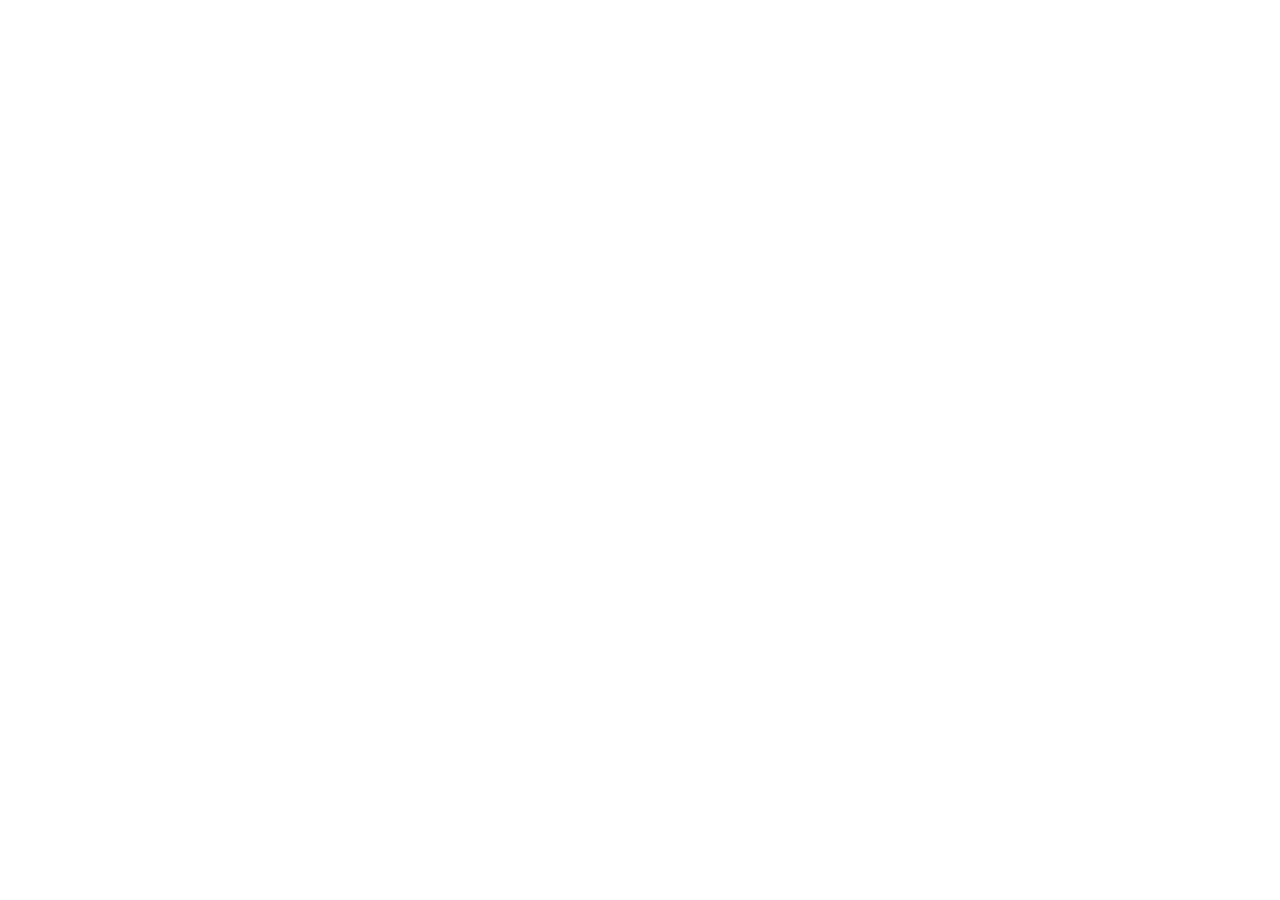
==== commit a776dfe5: "Cannot get standalone swaggger-ui-bundle to work, so use cdn.jsdelivr.net in swagger.html" ====
--- a/py_vcon_server/docs/swagger.html
+++ b/py_vcon_server/docs/swagger.html
@@ -1,48 +1,15 @@
-<!DOCTYPE html>
-<!-- saved from url=(0030)http://192.168.0.100:8000/docs -->
-<html><head><meta http-equiv="Content-Type" content="text/html; charset=UTF-8">
-    <link type="text/css" rel="stylesheet" href="swagger-ui.css">
+
+    <!DOCTYPE html>
+    <html>
+    <head>
+    <link type="text/css" rel="stylesheet" href="https://cdn.jsdelivr.net/npm/swagger-ui-dist@4/swagger-ui.css">
     <link rel="shortcut icon" href="https://fastapi.tiangolo.com/img/favicon.png">
     <title>Python vCon Server - Swagger UI</title>
     </head>
     <body>
-    <div id="swagger-ui"><div class="swagger-ui"><div><svg xmlns="http://www.w3.org/2000/svg" xmlns:xlink="http://www.w3.org/1999/xlink" class="svg-assets"><defs><symbol viewBox="0 0 20 20" id="unlocked"><path d="M15.8 8H14V5.6C14 2.703 12.665 1 10 1 7.334 1 6 2.703 6 5.6V6h2v-.801C8 3.754 8.797 3 10 3c1.203 0 2 .754 2 2.199V8H4c-.553 0-1 .646-1 1.199V17c0 .549.428 1.139.951 1.307l1.197.387C5.672 18.861 6.55 19 7.1 19h5.8c.549 0 1.428-.139 1.951-.307l1.196-.387c.524-.167.953-.757.953-1.306V9.199C17 8.646 16.352 8 15.8 8z"></path></symbol><symbol viewBox="0 0 20 20" id="locked"><path d="M15.8 8H14V5.6C14 2.703 12.665 1 10 1 7.334 1 6 2.703 6 5.6V8H4c-.553 0-1 .646-1 1.199V17c0 .549.428 1.139.951 1.307l1.197.387C5.672 18.861 6.55 19 7.1 19h5.8c.549 0 1.428-.139 1.951-.307l1.196-.387c.524-.167.953-.757.953-1.306V9.199C17 8.646 16.352 8 15.8 8zM12 8H8V5.199C8 3.754 8.797 3 10 3c1.203 0 2 .754 2 2.199V8z"></path></symbol><symbol viewBox="0 0 20 20" id="close"><path d="M14.348 14.849c-.469.469-1.229.469-1.697 0L10 11.819l-2.651 3.029c-.469.469-1.229.469-1.697 0-.469-.469-.469-1.229 0-1.697l2.758-3.15-2.759-3.152c-.469-.469-.469-1.228 0-1.697.469-.469 1.228-.469 1.697 0L10 8.183l2.651-3.031c.469-.469 1.228-.469 1.697 0 .469.469.469 1.229 0 1.697l-2.758 3.152 2.758 3.15c.469.469.469 1.229 0 1.698z"></path></symbol><symbol viewBox="0 0 20 20" id="large-arrow"><path d="M13.25 10L6.109 2.58c-.268-.27-.268-.707 0-.979.268-.27.701-.27.969 0l7.83 7.908c.268.271.268.709 0 .979l-7.83 7.908c-.268.271-.701.27-.969 0-.268-.269-.268-.707 0-.979L13.25 10z"></path></symbol><symbol viewBox="0 0 20 20" id="large-arrow-down"><path d="M17.418 6.109c.272-.268.709-.268.979 0s.271.701 0 .969l-7.908 7.83c-.27.268-.707.268-.979 0l-7.908-7.83c-.27-.268-.27-.701 0-.969.271-.268.709-.268.979 0L10 13.25l7.418-7.141z"></path></symbol><symbol viewBox="0 0 20 20" id="large-arrow-up"><path d="M 17.418 14.908 C 17.69 15.176 18.127 15.176 18.397 14.908 C 18.667 14.64 18.668 14.207 18.397 13.939 L 10.489 6.109 C 10.219 5.841 9.782 5.841 9.51 6.109 L 1.602 13.939 C 1.332 14.207 1.332 14.64 1.602 14.908 C 1.873 15.176 2.311 15.176 2.581 14.908 L 10 7.767 L 17.418 14.908 Z"></path></symbol><symbol viewBox="0 0 24 24" id="jump-to"><path d="M19 7v4H5.83l3.58-3.59L8 6l-6 6 6 6 1.41-1.41L5.83 13H21V7z"></path></symbol><symbol viewBox="0 0 24 24" id="expand"><path d="M10 18h4v-2h-4v2zM3 6v2h18V6H3zm3 7h12v-2H6v2z"></path></symbol><symbol viewBox="0 0 15 16" id="copy"><g transform="translate(2, -1)"><path fill="#ffffff" fill-rule="evenodd" d="M2 13h4v1H2v-1zm5-6H2v1h5V7zm2 3V8l-3 3 3 3v-2h5v-2H9zM4.5 9H2v1h2.5V9zM2 12h2.5v-1H2v1zm9 1h1v2c-.02.28-.11.52-.3.7-.19.18-.42.28-.7.3H1c-.55 0-1-.45-1-1V4c0-.55.45-1 1-1h3c0-1.11.89-2 2-2 1.11 0 2 .89 2 2h3c.55 0 1 .45 1 1v5h-1V6H1v9h10v-2zM2 5h8c0-.55-.45-1-1-1H8c-.55 0-1-.45-1-1s-.45-1-1-1-1 .45-1 1-.45 1-1 1H3c-.55 0-1 .45-1 1z"></path></g></symbol></defs></svg></div><div><div class="information-container wrapper"><section class="block col-12"><div><div class="info"><hgroup class="main"><h2 class="title">Python vCon Server<span><small><pre class="version"> 0.1 </pre></small><small class="version-stamp"><pre class="version">OAS3</pre></small></span></h2><a target="_blank" href="/openapi.json" rel="noopener noreferrer" class="link"><span class="url"> /openapi.json</span></a></hgroup><div class="description"><div class="renderedMarkdown"><p>The Python vCon Server installed from the Python py_vcon_server package.</p>
-<p>The vCon server provides a RESTful interface to store and operate on vCons.
-These vCon operations can be a single one-off operation or can be setup
-to perform repeatable sets of operations on very large numbers of vCons.</p>
-<p>One-off operations are performed via the vCon Storage CRUD entry points.</p>
-<p>Repeatable sets of operations can be defined in what is called a pipeline
-via the Admin: Pipelines entry points.
-A queue is created for each pipeline and then jobs (e.g. vCons) are
-added to the queue for the pipeline server to perform the set of processors,
-defined by the pipline, on the vCon
-(see the Admin: Job Queues entry points for queue managment and job queuing).
-Processors in a pipeline are sequenced such that the
-input to the first processor is defined in the job from the queue.
-The first processor's output is then given as input to the second processor
-in the pipeline and so on.  After the last processor in a pipeline has
-been run, its output is commited if marked as new or modified.  Many queues,
-each with a pipeline of configured processors can exist in the system
-at one time.  Pipeline servers are configured to watch for jobs in
-a specific set of queues.  Consequently, a pipeline server only
-runs processors defined in the pipelines configured in the
-pipeline server's configure set of queues.</p>
-<p>Servers, Job Queues and In Progress Jobs can be monitored via the following entry points:</p>
-<ul>
-<li>Admin: Servers</li>
-<li>Admin: Job Queues</li>
-<li>Admin: In Progress Jobs</li>
-</ul>
-<p>This server is built to scale from a simple single server to hundreds
-of pipeline servers.  A server can be configured to provide any one
-or conbination of the following:</p>
-<ul>
-<li>Admin RESTful API</li>
-<li>vCon RESTful API</li>
-<li>Pipeline server with configured number of workers</li>
-</ul>
-<p>The open source repository at: https://github.com/py-vcon/py-vcon</p></div></div><div class="info__contact"><div><a href="http://www.sipez.com/" target="_blank" rel="noopener noreferrer" class="link">Commercial support available from SIPez - Website</a></div></div><div class="info__license"><span>MIT License</span></div></div></div></section></div><div></div><div class="wrapper"><section class="block col-12 block-desktop col-12-desktop"><div><span><div class="opblock-tag-section is-open"><h3 class="opblock-tag" id="operations-tag-Admin\:_Servers" data-tag="Admin: Servers" data-is-open="true"><a class="nostyle" href="#/Admin:%20Servers"><span>Admin: Servers</span></a><small><div class="renderedMarkdown"><p>Entry points to get and set server information</p></div></small><button aria-expanded="true" class="expand-operation" title="Collapse operation"><svg class="arrow" width="20" height="20" aria-hidden="true" focusable="false"><use href="#large-arrow-up" xlink:href="#large-arrow-up"></use></svg></button></h3><div class="no-margin"> <div class="operation-tag-content"><span><div class="opblock opblock-get" id="operations-Admin\:_Servers-get_server_info_server_info_get"><div class="opblock-summary opblock-summary-get"><button aria-label="get ​/server​/info" aria-expanded="false" class="opblock-summary-control"><span class="opblock-summary-method">GET</span><span class="opblock-summary-path" data-path="/server/info"><a class="nostyle" href="#/Admin:%20Servers/get_server_info_server_info_get"><span>/server<wbr>/info</span></a></span><div class="opblock-summary-description">Get Server Info</div><svg class="arrow" width="20" height="20" aria-hidden="true" focusable="false"><use href="#large-arrow-down" xlink:href="#large-arrow-down"></use></svg></button><div class="view-line-link copy-to-clipboard" title="Copy to clipboard"><svg width="15" height="16"><use href="#copy" xlink:href="#copy"></use></svg></div></div><noscript></noscript></div></span><span><div class="opblock opblock-get" id="operations-Admin\:_Servers-get_server_queues_names_server_queues_get"><div class="opblock-summary opblock-summary-get"><button aria-label="get ​/server​/queues" aria-expanded="false" class="opblock-summary-control"><span class="opblock-summary-method">GET</span><span class="opblock-summary-path" data-path="/server/queues"><a class="nostyle" href="#/Admin:%20Servers/get_server_queues_names_server_queues_get"><span>/server<wbr>/queues</span></a></span><div class="opblock-summary-description">Get Server Queues Names</div><svg class="arrow" width="20" height="20" aria-hidden="true" focusable="false"><use href="#large-arrow-down" xlink:href="#large-arrow-down"></use></svg></button><div class="view-line-link copy-to-clipboard" title="Copy to clipboard"><svg width="15" height="16"><use href="#copy" xlink:href="#copy"></use></svg></div></div><noscript></noscript></div></span><span><div class="opblock opblock-post" id="operations-Admin\:_Servers-set_server_queue_properties_server_queue__name__post"><div class="opblock-summary opblock-summary-post"><button aria-label="post ​/server​/queue​/{name}" aria-expanded="false" class="opblock-summary-control"><span class="opblock-summary-method">POST</span><span class="opblock-summary-path" data-path="/server/queue/{name}"><a class="nostyle" href="#/Admin:%20Servers/set_server_queue_properties_server_queue__name__post"><span>/server<wbr>/queue<wbr>/{name}</span></a></span><div class="opblock-summary-description">Set Server Queue Properties</div><svg class="arrow" width="20" height="20" aria-hidden="true" focusable="false"><use href="#large-arrow-down" xlink:href="#large-arrow-down"></use></svg></button><div class="view-line-link copy-to-clipboard" title="Copy to clipboard"><svg width="15" height="16"><use href="#copy" xlink:href="#copy"></use></svg></div></div><noscript></noscript></div></span><span><div class="opblock opblock-delete" id="operations-Admin\:_Servers-delete_server_queue_server_queue__name__delete"><div class="opblock-summary opblock-summary-delete"><button aria-label="delete ​/server​/queue​/{name}" aria-expanded="false" class="opblock-summary-control"><span class="opblock-summary-method">DELETE</span><span class="opblock-summary-path" data-path="/server/queue/{name}"><a class="nostyle" href="#/Admin:%20Servers/delete_server_queue_server_queue__name__delete"><span>/server<wbr>/queue<wbr>/{name}</span></a></span><div class="opblock-summary-description">Delete Server Queue</div><svg class="arrow" width="20" height="20" aria-hidden="true" focusable="false"><use href="#large-arrow-down" xlink:href="#large-arrow-down"></use></svg></button><div class="view-line-link copy-to-clipboard" title="Copy to clipboard"><svg width="15" height="16"><use href="#copy" xlink:href="#copy"></use></svg></div></div><noscript></noscript></div></span><span><div class="opblock opblock-get" id="operations-Admin\:_Servers-get_server_states_servers_get"><div class="opblock-summary opblock-summary-get"><button aria-label="get ​/servers" aria-expanded="false" class="opblock-summary-control"><span class="opblock-summary-method">GET</span><span class="opblock-summary-path" data-path="/servers"><a class="nostyle" href="#/Admin:%20Servers/get_server_states_servers_get"><span>/servers</span></a></span><div class="opblock-summary-description">Get Server States</div><svg class="arrow" width="20" height="20" aria-hidden="true" focusable="false"><use href="#large-arrow-down" xlink:href="#large-arrow-down"></use></svg></button><div class="view-line-link copy-to-clipboard" title="Copy to clipboard"><svg width="15" height="16"><use href="#copy" xlink:href="#copy"></use></svg></div></div><noscript></noscript></div></span><span><div class="opblock opblock-delete" id="operations-Admin\:_Servers-delete_server_state_servers__server_key__delete"><div class="opblock-summary opblock-summary-delete"><button aria-label="delete ​/servers​/{server_key}" aria-expanded="false" class="opblock-summary-control"><span class="opblock-summary-method">DELETE</span><span class="opblock-summary-path" data-path="/servers/{server_key}"><a class="nostyle" href="#/Admin:%20Servers/delete_server_state_servers__server_key__delete"><span>/servers<wbr>/{server_key}</span></a></span><div class="opblock-summary-description">Delete Server State</div><svg class="arrow" width="20" height="20" aria-hidden="true" focusable="false"><use href="#large-arrow-down" xlink:href="#large-arrow-down"></use></svg></button><div class="view-line-link copy-to-clipboard" title="Copy to clipboard"><svg width="15" height="16"><use href="#copy" xlink:href="#copy"></use></svg></div></div><noscript></noscript></div></span></div> </div></div></span><span><div class="opblock-tag-section is-open"><h3 class="opblock-tag" id="operations-tag-Admin\:_Job_Queues" data-tag="Admin: Job Queues" data-is-open="true"><a class="nostyle" href="#/Admin:%20Job%20Queues"><span>Admin: Job Queues</span></a><small><div class="renderedMarkdown"><p>Entry points to create, operate on, add to and delete job queues</p></div></small><button aria-expanded="true" class="expand-operation" title="Collapse operation"><svg class="arrow" width="20" height="20" aria-hidden="true" focusable="false"><use href="#large-arrow-up" xlink:href="#large-arrow-up"></use></svg></button></h3><div class="no-margin"> <div class="operation-tag-content"><span><div class="opblock opblock-get" id="operations-Admin\:_Job_Queues-get_job_queue_names_queues_get"><div class="opblock-summary opblock-summary-get"><button aria-label="get ​/queues" aria-expanded="false" class="opblock-summary-control"><span class="opblock-summary-method">GET</span><span class="opblock-summary-path" data-path="/queues"><a class="nostyle" href="#/Admin:%20Job%20Queues/get_job_queue_names_queues_get"><span>/queues</span></a></span><div class="opblock-summary-description">Get Job Queue Names</div><svg class="arrow" width="20" height="20" aria-hidden="true" focusable="false"><use href="#large-arrow-down" xlink:href="#large-arrow-down"></use></svg></button><div class="view-line-link copy-to-clipboard" title="Copy to clipboard"><svg width="15" height="16"><use href="#copy" xlink:href="#copy"></use></svg></div></div><noscript></noscript></div></span><span><div class="opblock opblock-get" id="operations-Admin\:_Job_Queues-get_queued_jobs_queue__name__get"><div class="opblock-summary opblock-summary-get"><button aria-label="get ​/queue​/{name}" aria-expanded="false" class="opblock-summary-control"><span class="opblock-summary-method">GET</span><span class="opblock-summary-path" data-path="/queue/{name}"><a class="nostyle" href="#/Admin:%20Job%20Queues/get_queued_jobs_queue__name__get"><span>/queue<wbr>/{name}</span></a></span><div class="opblock-summary-description">Get Queued Jobs</div><svg class="arrow" width="20" height="20" aria-hidden="true" focusable="false"><use href="#large-arrow-down" xlink:href="#large-arrow-down"></use></svg></button><div class="view-line-link copy-to-clipboard" title="Copy to clipboard"><svg width="15" height="16"><use href="#copy" xlink:href="#copy"></use></svg></div></div><noscript></noscript></div></span><span><div class="opblock opblock-put" id="operations-Admin\:_Job_Queues-add_queue_job_queue__name__put"><div class="opblock-summary opblock-summary-put"><button aria-label="put ​/queue​/{name}" aria-expanded="false" class="opblock-summary-control"><span class="opblock-summary-method">PUT</span><span class="opblock-summary-path" data-path="/queue/{name}"><a class="nostyle" href="#/Admin:%20Job%20Queues/add_queue_job_queue__name__put"><span>/queue<wbr>/{name}</span></a></span><div class="opblock-summary-description">Add Queue Job</div><svg class="arrow" width="20" height="20" aria-hidden="true" focusable="false"><use href="#large-arrow-down" xlink:href="#large-arrow-down"></use></svg></button><div class="view-line-link copy-to-clipboard" title="Copy to clipboard"><svg width="15" height="16"><use href="#copy" xlink:href="#copy"></use></svg></div></div><noscript></noscript></div></span><span><div class="opblock opblock-post" id="operations-Admin\:_Job_Queues-create_new_job_queue_queue__name__post"><div class="opblock-summary opblock-summary-post"><button aria-label="post ​/queue​/{name}" aria-expanded="false" class="opblock-summary-control"><span class="opblock-summary-method">POST</span><span class="opblock-summary-path" data-path="/queue/{name}"><a class="nostyle" href="#/Admin:%20Job%20Queues/create_new_job_queue_queue__name__post"><span>/queue<wbr>/{name}</span></a></span><div class="opblock-summary-description">Create New Job Queue</div><svg class="arrow" width="20" height="20" aria-hidden="true" focusable="false"><use href="#large-arrow-down" xlink:href="#large-arrow-down"></use></svg></button><div class="view-line-link copy-to-clipboard" title="Copy to clipboard"><svg width="15" height="16"><use href="#copy" xlink:href="#copy"></use></svg></div></div><noscript></noscript></div></span><span><div class="opblock opblock-delete" id="operations-Admin\:_Job_Queues-delete_job_queue_queue__name__delete"><div class="opblock-summary opblock-summary-delete"><button aria-label="delete ​/queue​/{name}" aria-expanded="false" class="opblock-summary-control"><span class="opblock-summary-method">DELETE</span><span class="opblock-summary-path" data-path="/queue/{name}"><a class="nostyle" href="#/Admin:%20Job%20Queues/delete_job_queue_queue__name__delete"><span>/queue<wbr>/{name}</span></a></span><div class="opblock-summary-description">Delete Job Queue</div><svg class="arrow" width="20" height="20" aria-hidden="true" focusable="false"><use href="#large-arrow-down" xlink:href="#large-arrow-down"></use></svg></button><div class="view-line-link copy-to-clipboard" title="Copy to clipboard"><svg width="15" height="16"><use href="#copy" xlink:href="#copy"></use></svg></div></div><noscript></noscript></div></span></div> </div></div></span><span><div class="opblock-tag-section is-open"><h3 class="opblock-tag" id="operations-tag-Admin\:_Pipelines" data-tag="Admin: Pipelines" data-is-open="true"><a class="nostyle" href="#/Admin:%20Pipelines"><span>Admin: Pipelines</span></a><small><div class="renderedMarkdown"><p>Entry points to create, update and delete pipelines</p></div></small><button aria-expanded="true" class="expand-operation" title="Collapse operation"><svg class="arrow" width="20" height="20" aria-hidden="true" focusable="false"><use href="#large-arrow-up" xlink:href="#large-arrow-up"></use></svg></button></h3><div class="no-margin"> <div class="operation-tag-content"><span><div class="opblock opblock-get" id="operations-Admin\:_Pipelines-get_pipeline_pipeline__name__get"><div class="opblock-summary opblock-summary-get"><button aria-label="get ​/pipeline​/{name}" aria-expanded="false" class="opblock-summary-control"><span class="opblock-summary-method">GET</span><span class="opblock-summary-path" data-path="/pipeline/{name}"><a class="nostyle" href="#/Admin:%20Pipelines/get_pipeline_pipeline__name__get"><span>/pipeline<wbr>/{name}</span></a></span><div class="opblock-summary-description">Get Pipeline</div><svg class="arrow" width="20" height="20" aria-hidden="true" focusable="false"><use href="#large-arrow-down" xlink:href="#large-arrow-down"></use></svg></button><div class="view-line-link copy-to-clipboard" title="Copy to clipboard"><svg width="15" height="16"><use href="#copy" xlink:href="#copy"></use></svg></div></div><noscript></noscript></div></span><span><div class="opblock opblock-put" id="operations-Admin\:_Pipelines-update_pipeline_pipeline__name__put"><div class="opblock-summary opblock-summary-put"><button aria-label="put ​/pipeline​/{name}" aria-expanded="false" class="opblock-summary-control"><span class="opblock-summary-method">PUT</span><span class="opblock-summary-path" data-path="/pipeline/{name}"><a class="nostyle" href="#/Admin:%20Pipelines/update_pipeline_pipeline__name__put"><span>/pipeline<wbr>/{name}</span></a></span><div class="opblock-summary-description">Update Pipeline</div><svg class="arrow" width="20" height="20" aria-hidden="true" focusable="false"><use href="#large-arrow-down" xlink:href="#large-arrow-down"></use></svg></button><div class="view-line-link copy-to-clipboard" title="Copy to clipboard"><svg width="15" height="16"><use href="#copy" xlink:href="#copy"></use></svg></div></div><noscript></noscript></div></span><span><div class="opblock opblock-delete" id="operations-Admin\:_Pipelines-delete_pipeline_pipeline__name__delete"><div class="opblock-summary opblock-summary-delete"><button aria-label="delete ​/pipeline​/{name}" aria-expanded="false" class="opblock-summary-control"><span class="opblock-summary-method">DELETE</span><span class="opblock-summary-path" data-path="/pipeline/{name}"><a class="nostyle" href="#/Admin:%20Pipelines/delete_pipeline_pipeline__name__delete"><span>/pipeline<wbr>/{name}</span></a></span><div class="opblock-summary-description">Delete Pipeline</div><svg class="arrow" width="20" height="20" aria-hidden="true" focusable="false"><use href="#large-arrow-down" xlink:href="#large-arrow-down"></use></svg></button><div class="view-line-link copy-to-clipboard" title="Copy to clipboard"><svg width="15" height="16"><use href="#copy" xlink:href="#copy"></use></svg></div></div><noscript></noscript></div></span><span><div class="opblock opblock-get" id="operations-Admin\:_Pipelines-get_pipeline_names_pipelines_get"><div class="opblock-summary opblock-summary-get"><button aria-label="get ​/pipelines" aria-expanded="false" class="opblock-summary-control"><span class="opblock-summary-method">GET</span><span class="opblock-summary-path" data-path="/pipelines"><a class="nostyle" href="#/Admin:%20Pipelines/get_pipeline_names_pipelines_get"><span>/pipelines</span></a></span><div class="opblock-summary-description">Get Pipeline Names</div><svg class="arrow" width="20" height="20" aria-hidden="true" focusable="false"><use href="#large-arrow-down" xlink:href="#large-arrow-down"></use></svg></button><div class="view-line-link copy-to-clipboard" title="Copy to clipboard"><svg width="15" height="16"><use href="#copy" xlink:href="#copy"></use></svg></div></div><noscript></noscript></div></span></div> </div></div></span><span><div class="opblock-tag-section is-open"><h3 class="opblock-tag" id="operations-tag-Admin\:_In_Progress_Jobs" data-tag="Admin: In Progress Jobs" data-is-open="true"><a class="nostyle" href="#/Admin:%20In%20Progress%20Jobs"><span>Admin: In Progress Jobs</span></a><small><div class="renderedMarkdown"><p>Entry points to get, operate on in progress pipeline job states</p></div></small><button aria-expanded="true" class="expand-operation" title="Collapse operation"><svg class="arrow" width="20" height="20" aria-hidden="true" focusable="false"><use href="#large-arrow-up" xlink:href="#large-arrow-up"></use></svg></button></h3><div class="no-margin"> <div class="operation-tag-content"><span><div class="opblock opblock-get" id="operations-Admin\:_In_Progress_Jobs-get_in_progress_jobs_in_progress_get"><div class="opblock-summary opblock-summary-get"><button aria-label="get ​/in_progress" aria-expanded="false" class="opblock-summary-control"><span class="opblock-summary-method">GET</span><span class="opblock-summary-path" data-path="/in_progress"><a class="nostyle" href="#/Admin:%20In%20Progress%20Jobs/get_in_progress_jobs_in_progress_get"><span>/in_progress</span></a></span><div class="opblock-summary-description">Get In Progress Jobs</div><svg class="arrow" width="20" height="20" aria-hidden="true" focusable="false"><use href="#large-arrow-down" xlink:href="#large-arrow-down"></use></svg></button><div class="view-line-link copy-to-clipboard" title="Copy to clipboard"><svg width="15" height="16"><use href="#copy" xlink:href="#copy"></use></svg></div></div><noscript></noscript></div></span><span><div class="opblock opblock-put" id="operations-Admin\:_In_Progress_Jobs-requeue_in_progress_job_in_progress__job_id__put"><div class="opblock-summary opblock-summary-put"><button aria-label="put ​/in_progress​/{job_id}" aria-expanded="false" class="opblock-summary-control"><span class="opblock-summary-method">PUT</span><span class="opblock-summary-path" data-path="/in_progress/{job_id}"><a class="nostyle" href="#/Admin:%20In%20Progress%20Jobs/requeue_in_progress_job_in_progress__job_id__put"><span>/in_progress<wbr>/{job_id}</span></a></span><div class="opblock-summary-description">Requeue In Progress Job</div><svg class="arrow" width="20" height="20" aria-hidden="true" focusable="false"><use href="#large-arrow-down" xlink:href="#large-arrow-down"></use></svg></button><div class="view-line-link copy-to-clipboard" title="Copy to clipboard"><svg width="15" height="16"><use href="#copy" xlink:href="#copy"></use></svg></div></div><noscript></noscript></div></span><span><div class="opblock opblock-delete" id="operations-Admin\:_In_Progress_Jobs-remove_in_progress_job_in_progress__job_id__delete"><div class="opblock-summary opblock-summary-delete"><button aria-label="delete ​/in_progress​/{job_id}" aria-expanded="false" class="opblock-summary-control"><span class="opblock-summary-method">DELETE</span><span class="opblock-summary-path" data-path="/in_progress/{job_id}"><a class="nostyle" href="#/Admin:%20In%20Progress%20Jobs/remove_in_progress_job_in_progress__job_id__delete"><span>/in_progress<wbr>/{job_id}</span></a></span><div class="opblock-summary-description">Remove In Progress Job</div><svg class="arrow" width="20" height="20" aria-hidden="true" focusable="false"><use href="#large-arrow-down" xlink:href="#large-arrow-down"></use></svg></button><div class="view-line-link copy-to-clipboard" title="Copy to clipboard"><svg width="15" height="16"><use href="#copy" xlink:href="#copy"></use></svg></div></div><noscript></noscript></div></span></div> </div></div></span><span><div class="opblock-tag-section is-open"><h3 class="opblock-tag" id="operations-tag-vCon_Storage_CRUD" data-tag="vCon Storage CRUD" data-is-open="true"><a class="nostyle" href="#/vCon%20Storage%20CRUD"><span>vCon Storage CRUD</span></a><small><div class="renderedMarkdown"><p>Entry points to get, query, modify or delete vCons in storage</p></div></small><button aria-expanded="true" class="expand-operation" title="Collapse operation"><svg class="arrow" width="20" height="20" aria-hidden="true" focusable="false"><use href="#large-arrow-up" xlink:href="#large-arrow-up"></use></svg></button></h3><div class="no-margin"> <div class="operation-tag-content"><span><div class="opblock opblock-get" id="operations-vCon_Storage_CRUD-get_vcon_vcon__vcon_uuid__get"><div class="opblock-summary opblock-summary-get"><button aria-label="get ​/vcon​/{vcon_uuid}" aria-expanded="false" class="opblock-summary-control"><span class="opblock-summary-method">GET</span><span class="opblock-summary-path" data-path="/vcon/{vcon_uuid}"><a class="nostyle" href="#/vCon%20Storage%20CRUD/get_vcon_vcon__vcon_uuid__get"><span>/vcon<wbr>/{vcon_uuid}</span></a></span><div class="opblock-summary-description">Get Vcon</div><svg class="arrow" width="20" height="20" aria-hidden="true" focusable="false"><use href="#large-arrow-down" xlink:href="#large-arrow-down"></use></svg></button><div class="view-line-link copy-to-clipboard" title="Copy to clipboard"><svg width="15" height="16"><use href="#copy" xlink:href="#copy"></use></svg></div></div><noscript></noscript></div></span><span><div class="opblock opblock-delete" id="operations-vCon_Storage_CRUD-delete_vcon_vcon__vcon_uuid__delete"><div class="opblock-summary opblock-summary-delete"><button aria-label="delete ​/vcon​/{vcon_uuid}" aria-expanded="false" class="opblock-summary-control"><span class="opblock-summary-method">DELETE</span><span class="opblock-summary-path" data-path="/vcon/{vcon_uuid}"><a class="nostyle" href="#/vCon%20Storage%20CRUD/delete_vcon_vcon__vcon_uuid__delete"><span>/vcon<wbr>/{vcon_uuid}</span></a></span><div class="opblock-summary-description">Delete Vcon</div><svg class="arrow" width="20" height="20" aria-hidden="true" focusable="false"><use href="#large-arrow-down" xlink:href="#large-arrow-down"></use></svg></button><div class="view-line-link copy-to-clipboard" title="Copy to clipboard"><svg width="15" height="16"><use href="#copy" xlink:href="#copy"></use></svg></div></div><noscript></noscript></div></span><span><div class="opblock opblock-post" id="operations-vCon_Storage_CRUD-post_vcon_vcon_post"><div class="opblock-summary opblock-summary-post"><button aria-label="post ​/vcon" aria-expanded="false" class="opblock-summary-control"><span class="opblock-summary-method">POST</span><span class="opblock-summary-path" data-path="/vcon"><a class="nostyle" href="#/vCon%20Storage%20CRUD/post_vcon_vcon_post"><span>/vcon</span></a></span><div class="opblock-summary-description">Post Vcon</div><svg class="arrow" width="20" height="20" aria-hidden="true" focusable="false"><use href="#large-arrow-down" xlink:href="#large-arrow-down"></use></svg></button><div class="view-line-link copy-to-clipboard" title="Copy to clipboard"><svg width="15" height="16"><use href="#copy" xlink:href="#copy"></use></svg></div></div><noscript></noscript></div></span><span><div class="opblock opblock-get" id="operations-vCon_Storage_CRUD-get_vcon_jq_transform_vcon__vcon_uuid__jq_get"><div class="opblock-summary opblock-summary-get"><button aria-label="get ​/vcon​/{vcon_uuid}​/jq" aria-expanded="false" class="opblock-summary-control"><span class="opblock-summary-method">GET</span><span class="opblock-summary-path" data-path="/vcon/{vcon_uuid}/jq"><a class="nostyle" href="#/vCon%20Storage%20CRUD/get_vcon_jq_transform_vcon__vcon_uuid__jq_get"><span>/vcon<wbr>/{vcon_uuid}<wbr>/jq</span></a></span><div class="opblock-summary-description">Get Vcon Jq Transform</div><svg class="arrow" width="20" height="20" aria-hidden="true" focusable="false"><use href="#large-arrow-down" xlink:href="#large-arrow-down"></use></svg></button><div class="view-line-link copy-to-clipboard" title="Copy to clipboard"><svg width="15" height="16"><use href="#copy" xlink:href="#copy"></use></svg></div></div><noscript></noscript></div></span><span><div class="opblock opblock-get" id="operations-vCon_Storage_CRUD-get_vcon_jsonpath_query_vcon__vcon_uuid__jsonpath_get"><div class="opblock-summary opblock-summary-get"><button aria-label="get ​/vcon​/{vcon_uuid}​/jsonpath" aria-expanded="false" class="opblock-summary-control"><span class="opblock-summary-method">GET</span><span class="opblock-summary-path" data-path="/vcon/{vcon_uuid}/jsonpath"><a class="nostyle" href="#/vCon%20Storage%20CRUD/get_vcon_jsonpath_query_vcon__vcon_uuid__jsonpath_get"><span>/vcon<wbr>/{vcon_uuid}<wbr>/jsonpath</span></a></span><div class="opblock-summary-description">Get Vcon Jsonpath Query</div><svg class="arrow" width="20" height="20" aria-hidden="true" focusable="false"><use href="#large-arrow-down" xlink:href="#large-arrow-down"></use></svg></button><div class="view-line-link copy-to-clipboard" title="Copy to clipboard"><svg width="15" height="16"><use href="#copy" xlink:href="#copy"></use></svg></div></div><noscript></noscript></div></span></div> </div></div></span><span><div class="opblock-tag-section is-open"><h3 class="opblock-tag" id="operations-tag-vCon_Processors" data-tag="vCon Processors" data-is-open="true"><a class="nostyle" href="#/vCon%20Processors"><span>vCon Processors</span></a><small><div class="renderedMarkdown"><p>Entry points to run a single processor on a vCon</p></div></small><button aria-expanded="true" class="expand-operation" title="Collapse operation"><svg class="arrow" width="20" height="20" aria-hidden="true" focusable="false"><use href="#large-arrow-up" xlink:href="#large-arrow-up"></use></svg></button></h3><div class="no-margin"> <div class="operation-tag-content"><span><div class="opblock opblock-post" id="operations-vCon_Processors-run_vcon_processor_process__vcon_uuid__deepgram_post"><div class="opblock-summary opblock-summary-post"><button aria-label="post ​/process​/{vcon_uuid}​/deepgram" aria-expanded="false" class="opblock-summary-control"><span class="opblock-summary-method">POST</span><span class="opblock-summary-path" data-path="/process/{vcon_uuid}/deepgram"><a class="nostyle" href="#/vCon%20Processors/run_vcon_processor_process__vcon_uuid__deepgram_post"><span>/process<wbr>/{vcon_uuid}<wbr>/deepgram</span></a></span><div class="opblock-summary-description">transcribe Vcon dialogs using Vcon Whisper filter_plugin</div><svg class="arrow" width="20" height="20" aria-hidden="true" focusable="false"><use href="#large-arrow-down" xlink:href="#large-arrow-down"></use></svg></button><div class="view-line-link copy-to-clipboard" title="Copy to clipboard"><svg width="15" height="16"><use href="#copy" xlink:href="#copy"></use></svg></div></div><noscript></noscript></div></span><span><div class="opblock opblock-post" id="operations-vCon_Processors-run_vcon_processor_process__vcon_uuid__openai_chat_completion_post"><div class="opblock-summary opblock-summary-post"><button aria-label="post ​/process​/{vcon_uuid}​/openai_chat_completion" aria-expanded="false" class="opblock-summary-control"><span class="opblock-summary-method">POST</span><span class="opblock-summary-path" data-path="/process/{vcon_uuid}/openai_chat_completion"><a class="nostyle" href="#/vCon%20Processors/run_vcon_processor_process__vcon_uuid__openai_chat_completion_post"><span>/process<wbr>/{vcon_uuid}<wbr>/openai_chat_completion</span></a></span><div class="opblock-summary-description">transcribe Vcon dialogs using Vcon Whisper filter_plugin</div><svg class="arrow" width="20" height="20" aria-hidden="true" focusable="false"><use href="#large-arrow-down" xlink:href="#large-arrow-down"></use></svg></button><div class="view-line-link copy-to-clipboard" title="Copy to clipboard"><svg width="15" height="16"><use href="#copy" xlink:href="#copy"></use></svg></div></div><noscript></noscript></div></span><span><div class="opblock opblock-post" id="operations-vCon_Processors-run_vcon_processor_process__vcon_uuid__whisper_base_post"><div class="opblock-summary opblock-summary-post"><button aria-label="post ​/process​/{vcon_uuid}​/whisper_base" aria-expanded="false" class="opblock-summary-control"><span class="opblock-summary-method">POST</span><span class="opblock-summary-path" data-path="/process/{vcon_uuid}/whisper_base"><a class="nostyle" href="#/vCon%20Processors/run_vcon_processor_process__vcon_uuid__whisper_base_post"><span>/process<wbr>/{vcon_uuid}<wbr>/whisper_base</span></a></span><div class="opblock-summary-description">transcribe Vcon dialogs using Vcon Whisper filter_plugin</div><svg class="arrow" width="20" height="20" aria-hidden="true" focusable="false"><use href="#large-arrow-down" xlink:href="#large-arrow-down"></use></svg></button><div class="view-line-link copy-to-clipboard" title="Copy to clipboard"><svg width="15" height="16"><use href="#copy" xlink:href="#copy"></use></svg></div></div><noscript></noscript></div></span></div> </div></div></span><span><div class="opblock-tag-section is-open"><h3 class="opblock-tag" id="operations-tag-vCon_Pipelines" data-tag="vCon Pipelines" data-is-open="true"><a class="nostyle" href="#/vCon%20Pipelines"><span>vCon Pipelines</span></a><small><div class="renderedMarkdown"><p>Entry points to run a pipeline of processor(s) on a vCon</p></div></small><button aria-expanded="true" class="expand-operation" title="Collapse operation"><svg class="arrow" width="20" height="20" aria-hidden="true" focusable="false"><use href="#large-arrow-up" xlink:href="#large-arrow-up"></use></svg></button></h3><div class="no-margin"> <div class="operation-tag-content"><span><div class="opblock opblock-post" id="operations-vCon_Pipelines-run_pipeline_pipeline__name__run_post"><div class="opblock-summary opblock-summary-post"><button aria-label="post ​/pipeline​/{name}​/run" aria-expanded="false" class="opblock-summary-control"><span class="opblock-summary-method">POST</span><span class="opblock-summary-path" data-path="/pipeline/{name}/run"><a class="nostyle" href="#/vCon%20Pipelines/run_pipeline_pipeline__name__run_post"><span>/pipeline<wbr>/{name}<wbr>/run</span></a></span><div class="opblock-summary-description">Run a pipeline of processors on the vCon given in the request body</div><svg class="arrow" width="20" height="20" aria-hidden="true" focusable="false"><use href="#large-arrow-down" xlink:href="#large-arrow-down"></use></svg></button><div class="view-line-link copy-to-clipboard" title="Copy to clipboard"><svg width="15" height="16"><use href="#copy" xlink:href="#copy"></use></svg></div></div><noscript></noscript></div></span><span><div class="opblock opblock-post" id="operations-vCon_Pipelines-run_pipeline_uuid_pipeline__name__run__uuid__post"><div class="opblock-summary opblock-summary-post"><button aria-label="post ​/pipeline​/{name}​/run​/{uuid}" aria-expanded="false" class="opblock-summary-control"><span class="opblock-summary-method">POST</span><span class="opblock-summary-path" data-path="/pipeline/{name}/run/{uuid}"><a class="nostyle" href="#/vCon%20Pipelines/run_pipeline_uuid_pipeline__name__run__uuid__post"><span>/pipeline<wbr>/{name}<wbr>/run<wbr>/{uuid}</span></a></span><div class="opblock-summary-description">Run a pipeline of processors on the vCon in storage identified by UUID</div><svg class="arrow" width="20" height="20" aria-hidden="true" focusable="false"><use href="#large-arrow-down" xlink:href="#large-arrow-down"></use></svg></button><div class="view-line-link copy-to-clipboard" title="Copy to clipboard"><svg width="15" height="16"><use href="#copy" xlink:href="#copy"></use></svg></div></div><noscript></noscript></div></span></div> </div></div></span></div></section></div><div class="wrapper"><section class="block col-12 block-desktop col-12-desktop"><section class="models is-open"><h4><button aria-expanded="true" class="models-control"><span>Schemas</span><svg width="20" height="20" aria-hidden="true" focusable="false"><use xlink:href="#large-arrow-up"></use></svg></button></h4><div class="no-margin"> <div id="model-DeepgramOptions" class="model-container" data-name="DeepgramOptions"><span class="models-jump-to-path"></span><span class="model-box"><button aria-expanded="false" class="model-box-control"><span class="pointer"><span class="model-box"><span class="model model-title">Deepgram transcription filter method options</span></span></span><span class="model-toggle collapsed"></span><span> </span></button></span></div><div id="model-HTTPValidationError" class="model-container" data-name="HTTPValidationError"><span class="models-jump-to-path"></span><span class="model-box"><button aria-expanded="false" class="model-box-control"><span class="pointer"><span class="model-box"><span class="model model-title">HTTPValidationError</span></span></span><span class="model-toggle collapsed"></span><span> </span></button></span></div><div id="model-HttpErrorResponseBody" class="model-container" data-name="HttpErrorResponseBody"><span class="models-jump-to-path"></span><span class="model-box"><button aria-expanded="false" class="model-box-control"><span class="pointer"><span class="model-box"><span class="model model-title">HttpErrorResponseBody</span></span></span><span class="model-toggle collapsed"></span><span> </span></button></span></div><div id="model-InProgressJob" class="model-container" data-name="InProgressJob"><span class="models-jump-to-path"></span><span class="model-box"><button aria-expanded="false" class="model-box-control"><span class="pointer"><span class="model-box"><span class="model model-title">InProgressJob</span></span></span><span class="model-toggle collapsed"></span><span> </span></button></span></div><div id="model-OpenAiChatCompletionOptions" class="model-container" data-name="OpenAiChatCompletionOptions"><span class="models-jump-to-path"></span><span class="model-box"><button aria-expanded="false" class="model-box-control"><span class="pointer"><span class="model-box"><span class="model model-title">OpenAI Chat Completion filter method options</span></span></span><span class="model-toggle collapsed"></span><span> </span></button></span></div><div id="model-PipelineDefinition" class="model-container" data-name="PipelineDefinition"><span class="models-jump-to-path"></span><span class="model-box"><button aria-expanded="false" class="model-box-control"><span class="pointer"><span class="model-box"><span class="model model-title">PipelineDefinition</span></span></span><span class="model-toggle collapsed"></span><span> </span></button></span></div><div id="model-PipelineOptions" class="model-container" data-name="PipelineOptions"><span class="models-jump-to-path"></span><span class="model-box"><button aria-expanded="false" class="model-box-control"><span class="pointer"><span class="model-box"><span class="model model-title">PipelineOptions</span></span></span><span class="model-toggle collapsed"></span><span> </span></button></span></div><div id="model-PipelineProcessor" class="model-container" data-name="PipelineProcessor"><span class="models-jump-to-path"></span><span class="model-box"><button aria-expanded="false" class="model-box-control"><span class="pointer"><span class="model-box"><span class="model model-title">PipelineProcessor</span></span></span><span class="model-toggle collapsed"></span><span> </span></button></span></div><div id="model-QueueJob" class="model-container" data-name="QueueJob"><span class="models-jump-to-path"></span><span class="model-box"><button aria-expanded="false" class="model-box-control"><span class="pointer"><span class="model-box"><span class="model model-title">QueueJob</span></span></span><span class="model-toggle collapsed"></span><span> </span></button></span></div><div id="model-QueueProperties" class="model-container" data-name="QueueProperties"><span class="models-jump-to-path"></span><span class="model-box"><button aria-expanded="false" class="model-box-control"><span class="pointer"><span class="model-box"><span class="model model-title">QueueProperties</span></span></span><span class="model-toggle collapsed"></span><span> </span></button></span></div><div id="model-ServerInfo" class="model-container" data-name="ServerInfo"><span class="models-jump-to-path"></span><span class="model-box"><button aria-expanded="false" class="model-box-control"><span class="pointer"><span class="model-box"><span class="model model-title">ServerInfo</span></span></span><span class="model-toggle collapsed"></span><span> </span></button></span></div><div id="model-ServerState" class="model-container" data-name="ServerState"><span class="models-jump-to-path"></span><span class="model-box"><button aria-expanded="false" class="model-box-control"><span class="pointer"><span class="model-box"><span class="model model-title">ServerState</span></span></span><span class="model-toggle collapsed"></span><span> </span></button></span></div><div id="model-ValidationError" class="model-container" data-name="ValidationError"><span class="models-jump-to-path"></span><span class="model-box"><button aria-expanded="false" class="model-box-control"><span class="pointer"><span class="model-box"><span class="model model-title">ValidationError</span></span></span><span class="model-toggle collapsed"></span><span> </span></button></span></div><div id="model-VconObject" class="model-container" data-name="VconObject"><span class="models-jump-to-path"></span><span class="model-box"><button aria-expanded="false" class="model-box-control"><span class="pointer"><span class="model-box"><span class="model model-title">VconObject</span></span></span><span class="model-toggle collapsed"></span><span> </span></button></span></div><div id="model-VconPartiesObject" class="model-container" data-name="VconPartiesObject"><span class="models-jump-to-path"></span><span class="model-box"><button aria-expanded="false" class="model-box-control"><span class="pointer"><span class="model-box"><span class="model model-title">VconPartiesObject</span></span></span><span class="model-toggle collapsed"></span><span> </span></button></span></div><div id="model-VconProcessorOptions" class="model-container" data-name="VconProcessorOptions"><span class="models-jump-to-path"></span><span class="model-box"><button aria-expanded="false" class="model-box-control"><span class="pointer"><span class="model-box"><span class="model model-title">VconProcessorOptions</span></span></span><span class="model-toggle collapsed"></span><span> </span></button></span></div><div id="model-VconProcessorOutput" class="model-container" data-name="VconProcessorOutput"><span class="models-jump-to-path"></span><span class="model-box"><button aria-expanded="false" class="model-box-control"><span class="pointer"><span class="model-box"><span class="model model-title">VconProcessorOutput</span></span></span><span class="model-toggle collapsed"></span><span> </span></button></span></div><div id="model-WhisperOptions" class="model-container" data-name="WhisperOptions"><span class="models-jump-to-path"></span><span class="model-box"><button aria-expanded="false" class="model-box-control"><span class="pointer"><span class="model-box"><span class="model model-title">WhisperOptions</span></span></span><span class="model-toggle collapsed"></span><span> </span></button></span></div> </div></section></section></div></div></div></div>
-    <script src="swagger-ui-bundle.js"></script>
+    <div id="swagger-ui">
+    </div>
+    <script src="https://cdn.jsdelivr.net/npm/swagger-ui-dist@4/swagger-ui-bundle.js"></script>
     <!-- `SwaggerUIBundle` is now available on the page -->
     <script>
     const ui = SwaggerUIBundle({
@@ -59,6 +26,6 @@
         ],
     })
     </script>
-    
-    
-    </body></html>
+    </body>
+    </html>
+    
